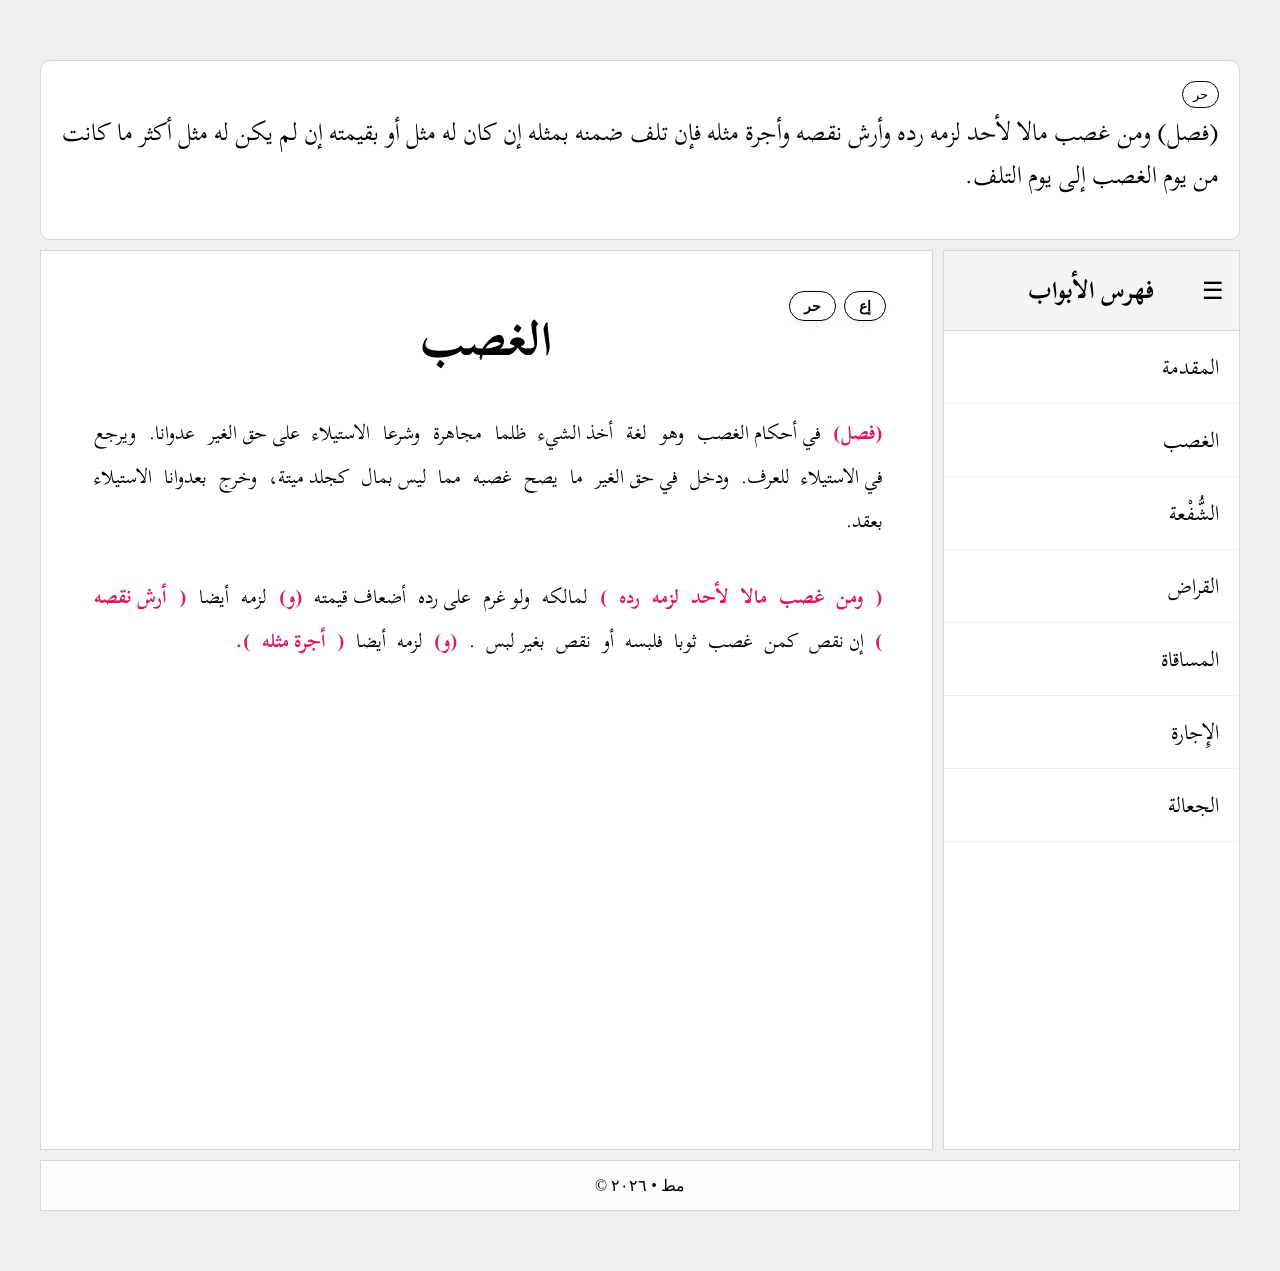
==== index.html @ c4d5fb35 "fix: restrukturisasi folder dan pembaruan kode i'rob" ====
<!doctype html>
<html lang="en">
  <head>
    <meta charset="UTF-8" />
    <meta name="viewport" content="width=device-width, initial-scale=1.0" />
    <title>Belajar kitab</title>

    <link rel="stylesheet" href="styles.css" />
    <link rel="preconnect" href="https://fonts.googleapis.com" />
    <link rel="preconnect" href="https://fonts.gstatic.com" crossorigin />
    <link
      href="https://fonts.googleapis.com/css2?family=Scheherazade+New:wght@400;700&display=swap"
      rel="stylesheet"
    />
  </head>
  <body>
    <div class="wrapper">
      <header class="header">
        <p
          class="arab-ltr"
          id="matan"
          data-harakat="(فَصْلٌ) وَمَنْ غَصَبَ مَالًا لِأَحَدٍ لَزِمَهُ رَدُّهُ وَأَرْشُ نَقْصِهِ وَأُجْرَةُ مِثْلِهِ فَإِنْ تَلَفَ ضَمِنَهُ بِمِثْلِهِ إِنْ كَانَ لَهُ مِثْلٌ أَوْ بِقِيمَتِهِ إِنْ لَمْ يَكُنْ لَهُ مِثْلٌ أَكْثَرَ مَا كَانَتْ مِنْ يَوْمِ الْغَصْبِ إِلَى يَوْمِ التَّلَفِ."
        >
          (فصل) ومن غصب مالا لأحد لزمه رده وأرش نقصه وأجرة مثله فإن تلف ضمنه
          بمثله إن كان له مثل أو بقيمته إن لم يكن له مثل أكثر ما كانت من يوم
          الغصب إلى يوم التلف.
        </p>

        <button id="toggleHarakat">حر</button>
      </header>

      <main class="main-content">
        <article class="kitab">
          <!-- dari sini -->

          <div class="sticky-irob-container">
            <button id="toggleIrob">إع</button>
            <button id="toggleHarakatMain">حر</button>
          </div>
          <!-- ke sini -->

          <h1>الغصب</h1>
          <p>
            <span
              class="kata matan"
              id="k1"
              data-harakat="(فَصْلٌ)"
              data-jawa="(utawi) iki (iku) ono pasal"
              data-irob="م"
              data-tasrif=""
              data-pembahasan="اي هذا فصل"
              >(فصل)</span
            >
            <span
              class="kata"
              id="k2"
              data-harakat="فِي أَحْكَامِ الْغَصْبِ"
              data-jawa="(ingdalem) nerangake piro-piro hukume ghosob"
              data-irob="في"
              data-tasrif=""
              data-pembahasan="(فَصْلٌ): فِي أَحْكَامِ الْغَصْبِ"
              >في أحكام الغصب</span
            >
            <span
              class="kata"
              id="k3"
              data-harakat="وَهُوَ"
              data-jawa="lan (utawi) ghosob"
              data-irob="م"
              data-tasrif=""
              data-pembahasan="Pada kalimat وَهُوَ لُغَةً أَخْذُ الشَّيْءِ ظُلْمًا مُجَاهَرَةً, lafaz هُوَ merupakan dhamir munfashil marfū' (kata ganti terpisah yang berkedudukan rafa') dan berfungsi sebagai mubtada'.eakan-akan penulis berkata: الغصبُ لغةً أخذُ الشيءِ ظلماً مجاهرةً (ghasab menurut bahasa adalah mengambil sesuatu secara zalim dengan terang-terangan), kemudian lafaz الغصب diganti dengan dhamir هو untuk menghindari pengulangan dan agar susunan kalimat lebih ringkas.Adapun huruf الواو pada awal kalimat merupakan واو الاستئناف (wawu isti'naf), yaitu huruf yang digunakan untuk memulai kalimat baru sebagai penjelasan setelah penyebutan judul bab."
              >وهو</span
            >
            <span
              class="kata"
              id="k4"
              data-harakat="لُغَةً"
              data-jawa="(ingdalem) coro lughot"
              data-irob="في"
              data-tasrif="مَنْصُوبٌ عَلَى نَزْعِ الْخَافِضِ"
              data-pembahasan="Lafaz لُغَةً dibaca nasab karena menurut sebagian ulama nahwu ia termasuk المنصوب على نزع الخافض, yaitu isim yang dinasabkan setelah huruf jar dibuang. Asalnya adalah في اللغة yang berarti "
              >لغة</span
            >
            <span
              class="kata"
              id="k5"
              data-harakat="أَخْذُ الشَّيْءِ"
              data-jawa="(iku) ngalap suwiji-wiji"
              data-irob="خ"
              data-tasrif=""
              data-pembahasan=""
              >أخذ الشيء</span
            >
            <span
              class="kata"
              id="k6"
              data-harakat="ظُلْمًا"
              data-jawa="(kelawan) dholim"
              data-irob="مط"
              data-tasrif=""
              data-pembahasan="أَخْذُ الشَّيْءِ يَظْلِمُهُ ظُلْمًا"
              >ظلما</span
            >
            <span
              class="kata"
              id="k7"
              data-harakat="مُجَاهَرَةً"
              data-jawa="(kelawan) ngedeng / terang-terangan"
              data-irob="مط"
              data-tasrif=""
              data-pembahasan="أَخْذُ الشَّيْءِ يُجَاهِرُ بِهِ مُجَاهَرَةً"
              >مجاهرة</span
            >
            <span
              class="kata"
              id="k1"
              data-harakat="وَشَرْعًا"
              data-jawa="(ingdalem) coro Syara'"
              data-irob="ظ"
              data-tasrif=""
              data-pembahasan="Pada kalimat وَهُوَ لُغَةً أَخْذُ الشَّيْءِ ظُلْمًا مُجَاهَرَةً وَشَرْعًا الِاسْتِيلَاءُ، lafaz شَرْعًا di-athaf-kan kepada لُغَةً karena keduanya sama-sama menjelaskan sudut pandang definisi, yaitu menurut bahasa dan menurut syariat. Adapun الِاسْتِيلَاءُ merupakan khabar kedua bagi mubtada' هُوَ, sebagaimana أَخْذُ الشَّيْءِ merupakan khabar pertama."
              >وشرعا</span
            >
            <span
              class="kata"
              id="k2"
              data-harakat="الِاسْتِيلَاءُ"
              data-jawa="(iku) nguwasani"
              data-irob="خ"
              data-tasrif=""
              data-pembahasan="Pada kalimat وَهُوَ لُغَةً أَخْذُ الشَّيْءِ ظُلْمًا مُجَاهَرَةً وَشَرْعًا الِاسْتِيلَاءُ، lafaz شَرْعًا di-athaf-kan kepada لُغَةً karena keduanya sama-sama menjelaskan sudut pandang definisi, yaitu menurut bahasa dan menurut syariat. Adapun الِاسْتِيلَاءُ merupakan khabar kedua bagi mubtada' هُوَ, sebagaimana أَخْذُ الشَّيْءِ merupakan khabar pertama."
              >الاستيلاء</span
            >
            <span
              class="kata"
              id="k3"
              data-harakat="عَلَى حَقِّ الْغَيْرِ"
              data-jawa="(ingatase) haq e wong liyo"
              data-irob="على"
              data-tasrif=""
              data-pembahasan=""
              >على حق الغير</span
            >
            <span
              class="kata"
              id="k4"
              data-harakat="عُدْوَانًا"
              data-jawa="(kelawan) ngedeng / terang terangan"
              data-irob="مط"
              data-tasrif=""
              data-pembahasan=""
              >عدوانا.</span
            >
            <span
              class="kata"
              id="k1"
              data-harakat="وَيُرْجَعُ"
              data-jawa="lan den bagi-bagi/ lan den balik ake / dikembalikan"
              data-irob="م"
              data-tasrif=""
              data-pembahasan=""
              >ويرجع</span
            >
            <span
              class="kata"
              id="k2"
              data-harakat="فِي الِاسْتِيلَاءِ"
              data-jawa="(ingdalem) (bentuk e) الِاسْتِيلَاءِ (nguwasani)"
              data-irob="في"
              data-tasrif=""
              data-pembahasan=""
              >في الاستيلاء</span
            >
            <span
              class="kata"
              id="k3"
              data-harakat="لِلْعُرْفِ."
              data-jawa="(maring)  عرف (kebiasaan)"
              data-irob="ما"
              data-tasrif=""
              data-pembahasan=""
              >للعرف.</span
            >
            <span
              class="kata"
              id="k4"
              data-harakat="وَدَخَلَ"
              data-jawa="lan manjing (termasuk)"
              data-irob="م"
              data-tasrif=""
              data-pembahasan=""
              >ودخل</span
            >
            <span
              class="kata"
              id="k5"
              data-harakat="فِي حَقِّ الغَيْرِ"
              data-jawa="(ingdalem) Haq e wong liyo"
              data-irob="في"
              data-tasrif=""
              data-pembahasan=""
              >في حق الغير</span
            >
            <span
              class="kata"
              id="k6"
              data-harakat="مَا"
              data-jawa="(opo) barang"
              data-irob="فا"
              data-tasrif=""
              data-pembahasan=""
              >ما</span
            >
            <span
              class="kata"
              id="k7"
              data-harakat="يَصِحُّ"
              data-jawa="(kang) sah"
              data-irob="ص"
              data-tasrif=""
              data-pembahasan="silah Mausul"
              >يصح</span
            >
            <span
              class="kata"
              id="k8"
              data-harakat="غَصْبُهُ"
              data-jawa="(opo) Ghosob ma"
              data-irob="فا"
              data-tasrif=""
              data-pembahasan=""
              >غصبه</span
            >
            <span
              class="kata"
              id="k9"
              data-harakat="مِمَّا"
              data-jawa="(sangking) barang"
              data-irob="من"
              data-tasrif=""
              data-pembahasan=""
              >مما</span
            >
            <span
              class="kata"
              id="k10"
              data-harakat="لَيْسَ بِمَالٍ"
              data-jawa="kang ora (kelawan) harta"
              data-irob="مط"
              data-tasrif=""
              data-pembahasan=""
              >ليس بمال</span
            >
            <span
              class="kata"
              id="k11"
              data-harakat="كَجِلْدِ مَيْتَةٍ"
              data-jawa="koyo kulit batang"
              data-irob="م"
              data-tasrif=""
              data-pembahasan=""
              >كجلد ميتة،</span
            >
            <span
              class="kata"
              id="k12"
              data-harakat="وَخَرَجَ"
              data-jawa="lan kejobo"
              data-irob="م"
              data-tasrif=""
              data-pembahasan=""
              >وخرج</span
            >
            <span
              class="kata"
              id="k13"
              data-harakat="عُدْوَانًا"
              data-jawa="(kelawan dawuh) عُدْوَانًا (nganingoyo)"
              data-irob="مط"
              data-tasrif=""
              data-pembahasan="اي بِقَوْلِهِ: «عُدْوَانًا»"
              >بعدوانا</span
            >
            <span
              class="kata"
              id="k14"
              data-harakat="الِاسْتِيلَاءُ"
              data-jawa="(opo) nguwasani"
              data-irob="فا"
              data-tasrif=""
              data-pembahasan=""
              >الاستيلاء</span
            >
            <span
              class="kata"
              id="k15"
              data-harakat="بِعَقْدٍ."
              data-jawa="(kelawan) akad"
              data-irob="مط"
              data-tasrif=""
              data-pembahasan="Contoh : Akad jual beli, akad syirkah, akad qirod dll"
              >بعقد.</span
            >
          </p>
          <br />
          <p>
            <span
              class="kata matan"
              id="k8"
              data-harakat="("
              data-jawa=""
              data-irob=""
              data-tasrif=""
              data-pembahasan=""
              >(</span
            >
            <span
              class="kata matan"
              id="k1"
              data-harakat="وَمَنْ"
              data-jawa="(utawi) sapane wong"
              data-irob="م"
              data-tasrif=""
              data-pembahasan=""
              >ومن</span
            >
            <span
              class="kata matan"
              id="k2"
              data-harakat="غَصَبَ"
              data-jawa="(kang) ghosob (sopo) man"
              data-irob="ص فا"
              data-tasrif=""
              data-pembahasan=""
              >غصب</span
            >
            <span
              class="kata matan"
              id="k3"
              data-harakat="مَالًا"
              data-jawa="(ing) bondo"
              data-irob="مف"
              data-tasrif=""
              data-pembahasan=""
              >مالا</span
            >
            <span
              class="kata matan"
              id="k4"
              data-harakat="لِأَحَدٍ"
              data-jawa="(keduwe) wong suwiji"
              data-irob="ك"
              data-tasrif=""
              data-pembahasan=""
              >لأحد</span
            >
            <span
              class="kata matan"
              id="k5"
              data-harakat="لَزِمَهُ"
              data-jawa="(mongko) wajib (ing) man"
              data-irob="ج مف"
              data-tasrif=""
              data-pembahasan=""
              >لزمه</span
            >
            <span
              class="kata matan"
              id="k6"
              data-harakat="رَدُّهُ"
              data-jawa="(opo) mbaleake mal"
              data-irob="فا"
              data-tasrif=""
              data-pembahasan=""
              >رده</span
            >
            <span
              class="kata matan"
              id="k7"
              data-harakat=")"
              data-jawa=""
              data-irob=""
              data-tasrif=""
              data-pembahasan=""
              >)</span
            >
            <span
              class="kata"
              id="k1"
              data-harakat="لِمَالِكِهِ"
              data-jawa="(maring) wongkang miliki mal"
              data-irob="ما"
              >لمالكه</span
            >
            <span
              class="kata"
              id="k2"
              data-harakat="وَلَوْ غَرِمَ"
              data-jawa="lan senajan nempohi (sopo) man"
              data-irob="فا"
              >ولو غرم</span
            >
            <span
              class="kata"
              id="k3"
              data-harakat="عَلَى رَدِّهِ"
              data-jawa="(ingatase) ngijoli mal"
              data-irob="على"
              >على رده</span
            >
            <span
              class="kata"
              id="k4"
              data-harakat="أَضْعَافَ قِيمَتِهِ"
              data-jawa="(kelawan) tikele ajikertane mal"
              data-irob="مط"
              >أضعاف قيمته</span
            >
            <span
              class="kata matan"
              id="k5"
              data-harakat="(وَ)"
              data-jawa="lan"
              data-pembahasan="wawu Athaf"
              >(و)</span
            >
            <span
              class="kata"
              id="k6"
              data-harakat="لَزِمَهُ"
              data-jawa="wajib (ing) man"
              data-irob="مف"
              >لزمه</span
            >
            <span
              class="kata"
              id="k7"
              data-harakat="أَيْضًا"
              data-jawa="(kelawan) maneh"
              data-irob="مط"
              >أيضا</span
            >
            <span class="kata matan" id="k8" data-harakat="(" data-jawa=""
              >(</span
            >
            <span
              class="kata matan"
              id="k9"
              data-harakat="أَرْشُ نَقْصِهِ"
              data-jawa="(opo) nambeli sudone mal"
              data-irob="فا"
              >أرش نقصه</span
            >
            <span class="kata matan" id="k10" data-harakat=")" data-jawa=""
              >)</span
            >
            <span
              class="kata"
              id="k11"
              data-harakat="إِنْ نَقَصَ"
              data-jawa="lamun sudo (opo) mal"
              data-irob="فا"
              >إن نقص</span
            >
            <span
              class="kata"
              id="k12"
              data-harakat="كَمَنْ"
              data-jawa="koyo wong"
              >كمن</span
            >
            <span
              class="kata"
              id="k13"
              data-harakat="غَصَبَ"
              data-jawa="(kang) Ghosob sopo wong"
              data-irob="ص  فا"
              data-tasrif="Shilah maushul"
              >غصب</span
            >
            <span
              class="kata"
              id="k14"
              data-harakat="ثَوْبًا"
              data-jawa="(ing) dodot/pakaian"
              data-irob="مف"
              >ثوبا</span
            >
            <span
              class="kata"
              id="k15"
              data-harakat="فَلَبِسَهُ"
              data-jawa="(mongko) nganggo sopo man, هُ ing ثوب"
              data-irob="ج فا مف"
              >فلبسه</span
            >
            <span class="kata" id="k16" data-harakat="أَوْ" data-jawa="utowo"
              >أو</span
            >
            <span
              class="kata"
              id="k17"
              data-harakat="نَقَصَ"
              data-jawa="sudo (opo) ثوب"
              data-tasrif="فا"
              >نقص</span
            >
            <span
              class="kata"
              id="k18"
              data-harakat="بِغَيْرِ لُبْسٍ"
              data-jawa="(kelawan) tanpo nganggo"
              data-irob="مط"
              >بغير لبس</span
            >
            <span class="kata" id="k1" data-harakat="." data-jawa="">.</span>
            <span
              class="kata matan"
              id="k1"
              data-harakat="(وَ)"
              data-jawa="lan"
              data-pembahasan="wawu athaf"
              >(و)</span
            >
            <span
              class="kata"
              id="k2"
              data-harakat="لَزِمَهُ"
              data-jawa="wajib (ing) man"
              data-irob="مف"
              >لزمه</span
            >
            <span
              class="kata"
              id="k3"
              data-harakat="أَيْضًا"
              data-jawa="(kelawan) maneh"
              data-irob="مط"
              >أيضا</span
            ><span class="kata matan" id="k4" data-harakat="(" data-jawa=""
              >(</span
            >
            <span
              class="kata matan"
              id="k5"
              data-harakat="أُجْرَةُ مِثْلِهِ"
              data-jawa="(opo) upah sepadane mal"
              data-irob="فا"
              >أجرة مثله</span
            >
            <span class="kata matan" id="k6" data-harakat=")" data-jawa=""
              >).</span
            >
          </p>
          <br />

          <div class="apple-popup" id="commentaryPanel">
            <button id="closePanel">✕</button>

            <h2 id="popHarakat">-</h2>

            <div class="quran-tabs">
              <button class="tab-btn active" data-tab="tab-arti">Arti</button>
              <button class="tab-btn" data-tab="tab-irob">
                I'rob & Sharaf
              </button>
              <button class="tab-btn" data-tab="tab-pembahasan">
                Pembahasan
              </button>
            </div>

            <div class="quran-tab-container">
              <div class="tab-content active" id="tab-arti">
                <div class="quran-card">
                  <span class="quran-label"></span>
                  <p id="popJawa" class="quran-text-jawa">-</p>
                </div>
              </div>

              <div class="tab-content" id="tab-irob">
                <div class="quran-card">
                  <span class="quran-label">Analisis Nahwu</span>
                  <p id="popNahwu" class="quran-text-nahwu">-</p>
                </div>
                <div class="quran-card">
                  <span class="quran-label">Analisis Sharaf / Tasrif</span>
                  <p id="popTasrif" class="quran-text">-</p>
                </div>
              </div>

              <div class="tab-content" id="tab-pembahasan">
                <div class="quran-card">
                  <span class="quran-label"></span>
                  <p id="popPembahasan" class="quran-text-pembahasan">-</p>
                </div>
              </div>
            </div>
          </div>
        </article>
      </main>

      <aside class="sidebar">
        <div class="sidebar-header">
          <span class="sidebar-title">فهرس الأبواب </span>

          <button id="toggleSidebar">☰</button>
        </div>
        <ul>
          <li><a href="">المقدمة</a></li>
          <li><a href="index.html">الغصب</a></li>
          <li><a href="Syuf'ah.html">الشُّفْعة</a></li>
          <li><a href="Qirath.html">القراض</a></li>
          <li>المساقاة</li>
          <li>الإِجارة</li>
          <li>الجعالة</li>
        </ul>
      </aside>

      <footer class="footer">© مط • ٢٠٢٦</footer>
    </div>
    <!-- Pop Up Komentar -->

    <script src="script.js"></script>
  </body>
</html>
---- styles.css ----
/* ==========================================================================
   1. RESET & BASE STYLES
   ========================================================================== */
* {
  margin: 0;
  padding: 0;
  box-sizing: border-box;
}

body {
  background-color: #efefef;
  font-family: "Scheherazade", serif;
  padding: 20px;
}

/* ==========================================================================
   2. LAYOUT (GRID SYSTEM)
   ========================================================================== */
.wrapper {
  /* wrapper adalah salah satu nama class yang paling sering digunakan di dunia. 
     Fungsinya adalah sebagai kotak utama yang membungkus elemen-elemen lain di dalam halaman web 
     agar tampilannya rapi, konsisten, dan berada di tengah layar.
     Tanpa pembungkus, konten website kamu akan melar dari ujung kiri sampai ujung kanan layar 
     (terutama pada monitor komputer yang lebar), sehingga sangat tidak nyaman dibaca.
     Nama Alternatif Lainnya : .container, .pembungkus, .main-container */
  max-width: 1200px;
  margin: 40px auto;
  display: grid;
  grid-template-columns: 3fr 1fr; /* Membagi jadi 2 kolom: 75% dan 25% */

  /* Ketika kamu menulis 3fr 1fr, kamu memberi tahu browser untuk:
     Menjumlahkan total pecahan: 3 + 1 = 4 bagian.
     Membagi total lebar ruang menjadi 4 bagian yang sama besar.
     Memberikan 3 bagian untuk kolom pertama.
     Memberikan 1 bagian untuk kolom kedua.
     Artinya, kolom pertama akan selalu berukuran 3 kali lebih besar daripada kolom kedua, 
     sekecil atau sebesar apa pun layar yang digunakan pengguna (sangat responsif). */
  grid-template-areas:
    "header header" /* Baris 1: Kolom pertama & kedua diisi oleh header */
    "main sidebar" /* Baris 2: Kolom pertama diisi main, kolom kedua diisi sidebar */
    "footer footer"; /* Baris 3: Kolom pertama & kedua diisi oleh footer */
  gap: 10px;
}

/* ==========================================================================
   3. HEADER & MATAN ATAS
   ========================================================================== */
.header {
  grid-area: header;
  /* "Hei browser, cari wilayah di dalam peta yang bernama 'header', lalu tempatkan elemen ini di sana. 
     Buat ukuran elemen ini otomatis melebar mengikuti kotak 'header' yang sudah digambar di denah." */
  background: #ffffff;
  position: relative;
  border: 1px solid #d7d7d7;
  border-radius: 10px;
  padding: 20px;
  min-height: 180px;
  height: auto;
  text-align: right;
}

.header h1 {
  font-size: 0.7rem;
  font-weight: 800;
}

.header p {
  font-size: 1.5rem;
}

.arab-ltr {
  direction: rtl;
  text-align: right;
  font-family: "Scheherazade New", serif;
  font-size: 1.1rem;
  line-height: 1.8;
  padding-top: 30px; /* Ruang agar tidak tertimpa tombol */
}

/* Tombol Perubahan Harakat di Header */
#toggleHarakat {
  position: absolute;
  top: 10px;
  right: 10px; /* di kanan karena teks arab */
  background: #ffffff;
  color: #000000;
  border: 1px solid #000000;
  border-radius: 15px;
  padding: 5px 10px;
  font-size: 0.8rem;
  cursor: pointer;
  transition: 0.3s;
  margin-right: 10px;
  margin-top: 10px;
}

#toggleHarakat.active {
  background: #8b1e4f;
  color: #ffffff;
}

#toggleHarakat:hover {
  background: #ededed;
}

@media (hover: hover) {
  #toggleHarakat:hover {
    background: #8b1e4f;
    color: #ffffff;
  }
}

/* ==========================================================================
   4. MAIN CONTENT & TEXT KITAB
   ========================================================================== */
.main-content {
  grid-area: main;
  min-height: 900px;
  border: 1px solid #d7d7d7;
  background: #ffffff;
  padding: 40px;
  display: flex;
  justify-content: center;
  align-items: flex-start;
  direction: rtl; /* penanda tombol i'rob */
  font-family: "Scheherazade New", serif;

  /* Ketika kamu memberikan perintah ini pada sebuah kotak/wadah, semua elemen anak yang ada langsung 
     di dalamnya (disebut flex items) akan berubah menjadi super fleksibel. Mereka akan otomatis berjejer rapi, 
     bisa diatur ukurannya secara otomatis, dan sangat mudah dipindah-pindah posisinya tanpa merusak tata letak.
     
     Secara bawaan (default), elemen HTML seperti <div>, <p>, atau <h1> memiliki sifat menumpuk ke bawah seperti tangga.
     Namun, begitu wadah utamanya diberi display: flex;, terjadi perubahan instan:
     1. Berjejer ke Samping: Otomatis berjejer ke samping (menjadi kolom) dari kiri ke kanan.
     2. Tinggi Otomatis Sama: Mengikuti elemen yang paling tinggi di dalam kelompok tersebut.

     Alasan .wrapper gabung Grid & Flexbox: 
     - .wrapper menggunakan Grid untuk mengatur tata letak besar (Makro) halaman website (2 Dimensi).
     - main menggunakan Flexbox untuk mengatur konten kecil (Mikro) yang ada di dalamnya (1 Dimensi). */
}

.kitab {
  direction: rtl;
  text-align: right;
  max-width: 800px; /* Menjaga lebar kolom teks kitab tetap ideal */
  margin: 0 auto;
  position: relative;
  overflow: visible;
}

.kitab h1 {
  font-size: 3rem;
  font-weight: bold;
  text-align: center;
  margin-bottom: 20px;
}

.kitab > p {
  direction: rtl;
  text-align: justify;
  line-height: 25px;
  font-size: 0;
}

/* Elemen Kata Per Kata */
.kata {
  display: inline-block; /* Mengunci keutuhan kata agar jarak spasinya konsisten dan i'rab pas di tengah */
  position: relative;
  cursor: pointer;
  word-spacing: normal;
  font-size: 1.2rem;
  border-radius: 5px;
  margin-top: 12px; /* Memberi ruang di atas untuk huruf i'rab */
  margin-left: 6px;
  margin-right: 1px;
  padding: 0 2px;
  color: #000000; /* DEFAULT WARNA SYARAH: Semua teks di dalam .kata berwarna hitam */
  overflow: visible;
}

.kata.active {
  background: transparent;
  color: #8b1e4f;
  font-weight: bold;
  box-shadow: none;
}

@media (hover: hover) {
  .kata:hover {
    color: #8b1e4f;
  }
}

/* --- PEWARNAAN MATAN --- */
.kata.matan {
  color: #d81b60; /* Warna Magenta (bisa diganti #D32F2F jika ingin magenta gelap/merah maroon) */
  font-weight: bold; /* Membedakan ketebalan matan */
}

/* ==========================================================================
   5. STICKY INTERACTIVE CONTROLS (I'ROB & HARAKAT MAIN)
   ========================================================================== */
.sticky-irob-container {
  position: -webkit-sticky;
  position: sticky;
  top: 10px;
  z-index: 100;
  display: flex;
  justify-content: flex-start; /* Tombol merapat ke kiri kertas (tidak menabrak teks Arab) */
  margin-bottom: -30px;
}

/* Tombol I'rob */
#toggleIrob {
  background: #ffffff;
  color: #000000;
  border: 1px solid #000000;
  border-radius: 15px;
  padding: 6px 14px;
  font-size: 0.85rem;
  font-weight: bold;
  cursor: pointer;
  box-shadow: 0 4px 6px rgba(0, 0, 0, 0.05);
  transition: all 0.2s ease;
}

#toggleIrob:hover,
#toggleIrob.active {
  background: #8b1e4f;
  color: #ffffff;
}

/* Mengatur Posisi Huruf I'rob Kecil di Atas Kata */
.kata::before {
  content: attr(data-irob); /* Mengambil huruf dari properti data-irob */
  position: absolute;
  top: -16px; /* Letak tinggi huruf i'rab */
  right: 2px;
  transform: translateX(-50%);
  font-family: "Scheherazade New", serif;
  font-size: 0.75rem;
  color: #4a4a4a;
  opacity: 0; /* Kondisi Awal: Disembunyikan */
  visibility: hidden;
  transition: opacity 0.2s ease;
}

/* Kondisi Ketika Tombol Aktif: Munculkan I'rob */
.kitab.show-irob .kata::before {
  opacity: 1;
  visibility: visible;
}

/* Tombol harakat main — samakan style dengan toggleIrob */
#toggleHarakatMain {
  background: #ffffff;
  color: #000000;
  border: 1px solid #000000;
  border-radius: 15px;
  padding: 6px 14px;
  font-size: 0.85rem;
  font-weight: bold;
  cursor: pointer;
  box-shadow: 0 4px 6px rgba(0, 0, 0, 0.05);
  transition: all 0.2s ease;
  margin-right: 8px;
}

#toggleHarakatMain:hover,
#toggleHarakatMain.active {
  background: #8b1e4f;
  color: #ffffff;
}

/* Saat harakat aktif: sembunyikan teks asli, tampilkan data-harakat */
.kitab.show-harakat-main .kata {
  color: transparent; /* sembunyikan teks asli */
  position: relative;
}

/* Saat harakat aktif, dorong i'rob lebih ke atas agar tidak menabrak harakat */
.kitab.show-harakat-main.show-irob .kata::before {
  top: -35px; /* semula -16px, sekarang lebih tinggi */
}

.kitab.show-harakat-main .kata::after {
  content: attr(data-harakat); /* ambil dari data-harakat */
  position: absolute;
  right: 0;
  top: 0;
  color: #000000; /* warna teks harakat */
  font-family: "Scheherazade New", serif;
  white-space: nowrap;
}

/* Khusus matan tetap merah ketika mode harakat aktif */
.kitab.show-harakat-main .kata.matan::after {
  color: #d81b60;
}

.kata::before,
.kata::after {
  pointer-events: none;
}

/* ==========================================================================
   6. MODERN POP-UP & TAB SYSTEM (ALA QURAN.COM)
   ========================================================================== */
.apple-popup {
  display: none; /* Sembunyi saat awal */
  position: absolute; /* WAJIB absolute agar bisa mengikuti posisi kata dari JS */
  top: 0;
  left: 0;
  width: 380px;
  max-height: 600px;
  background: #ffffff;
  border: 1px solid #eaeaea;
  border-radius: 16px;
  padding: 24px;
  box-shadow: 0 12px 30px rgba(0, 0, 0, 0.15);
  z-index: 9999; /* Memastikan pop-up berada di lapisan paling atas */
  overflow: visible;
  display: none;
  flex-direction: column;
  animation: quranFadeUp 0.25s ease-out;
}

.apple-popup.show {
  display: flex;
}

@keyframes quranFadeUp {
  from {
    opacity: 0;
    transform: translateY(8px);
  }
  to {
    opacity: 1;
    transform: translateY(0);
  }
}

/* Tombol Close Minimalis (✕) di Sisi Kiri */
#closePanel {
  position: absolute;
  top: 16px;
  left: 16px;
  right: auto;
  width: 28px;
  height: 28px;
  border: none;
  border-radius: 50%;
  background: #f5f5f7;
  color: #6e6e73;
  cursor: pointer;
  font-size: 13px;
  display: flex;
  align-items: center;
  justify-content: center;
  transition: all 0.2s;
}

#closePanel:hover {
  background: #e8e8ed;
  color: #1d1d1f;
  transform: scale(1.05);
}

/* Header Kata Arab */
#popHarakat {
  font-family: "Scheherazade New", serif;
  font-size: 1rem;
  text-align: center;
  color: #1f2937;
  margin: 10px 0 20px 0;
  line-height: 1.2;
}

/* Menu Tab Navigation */
.quran-tabs {
  display: flex;
  border-bottom: 2px solid #f3f4f6;
  margin-bottom: 16px;
  gap: 8px;
}

.tab-btn {
  flex: 1;
  background: none;
  border: none;
  padding: 10px 0;
  font-size: 0.9rem;
  font-weight: 600;
  color: #6b7280;
  cursor: pointer;
  position: relative;
  transition: color 0.2s;
  text-align: center;
  font-family: Arial, Helvetica, sans-serif;
}

.tab-btn:hover {
  color: #000000;
}

/* Aksen Marun saat aktif */
.tab-btn.active {
  color: #000000;
}

.tab-btn.active::after {
  content: "";
  position: absolute;
  bottom: -2px;
  left: 0;
  width: 100%;
  height: 2px;
  background-color: #8b1e4f;
}

/* Area Scroll Isi Konten Tab */
.quran-tab-container {
  overflow-y: auto;
  flex-grow: 1;
  padding-right: 4px;
}

/* Custom Scrollbar Tipis */
.quran-tab-container::-webkit-scrollbar {
  width: 4px;
}
.quran-tab-container::-webkit-scrollbar-thumb {
  background: #e5e7eb;
  border-radius: 4px;
}

/* Sembunyikan/Tampilkan Konten Tab */
.tab-content {
  display: none;
}

.tab-content.active {
  display: block;
}

/* Kotak Informasi di Dalam Tab */
.quran-card {
  background: #f9fafb;
  border: 1px solid #f3f4f6;
  border-radius: 12px;
  padding: 16px;
  margin-bottom: 12px;
}

.quran-label {
  display: block;
  font-size: 0.75rem;
  text-transform: uppercase;
  letter-spacing: 0.05em;
  color: #9ca3af;
  margin-bottom: 8px;
  font-weight: 700;
}

/* Gaya Tulisan Konten di Popup */
.quran-text-jawa {
  font-family: "Scheherazade New", serif;
  font-size: 16px !important;
  color: #000000;
  line-height: 1.5;
  direction: ltr;
  text-align: justify;
}

/* Mengatur font dan kerapian teks analisis nahwu di dalam pop-up */
.quran-text-nahwu {
  font-size: 16px !important;
  color: #374151; /* Warna abu-abu gelap khas teks modern */
  line-height: 1.6;
  text-align: justify;
  direction: ltr; /* Mengikuti pembacaan Indonesia dari kiri ke kanan */
}

.quran-text {
  font-size: 16px !important;
  color: #374151;
  line-height: 1.5;
}

.quran-text-pembahasan {
  font-size: 16px !important;
  color: #000000;
  line-height: 1.6;
  text-align: justify;
  direction: ltr;
}

/* Badge untuk kode I'rob */
.quran-badge {
  display: inline-block;
  background: #e8f5e9;
  color: #000000;
  padding: 4px 12px;
  border-radius: 8px;
  font-weight: 700;
  font-size: 1rem;
}

/* ==========================================================================
   7. SIDEBAR (DAFTAR ISI KITAB)
   ========================================================================== */
.sidebar {
  grid-area: sidebar;
  background: #ffffff;
  border: 1px solid #d7d7d7;
  width: 100%;
  transition: all 0.3s ease;
}

.sidebar-header {
  position: relative;
  display: flex;
  justify-content: center;
  align-items: center;
  padding: 15px;
  background: #f5f5f5;
  border-bottom: 1px solid #d7d7d7;
  font-size: 1.5rem;
  font-weight: bold;
  font-family: "Scheherazade New", serif;
}

.sidebar-title {
  text-align: center;
}

/* Mengatur warna semua link di dalam sidebar */
.sidebar ul li a {
  color: #000000; /* Mengubah warna menjadi hitam, silakan ganti kode hex jika ingin warna lain */
  text-decoration: none; /* Opsional: Menghilangkan garis bawah pada link agar lebih rapi */
}

/* Memastikan warna tidak berubah menjadi ungu setelah diklik */
.sidebar ul li a:visited {
  color: #000000;
}

/* Opsional: Efek warna saat teks link disentuh kursor (hover) */
.sidebar ul li a:hover {
  color: #d81b60; /* Berubah menjadi warna merah maroon/magenta khas tema Anda */
}

.sidebar ul {
  list-style: none;
  padding: 0;
  margin: 0;
  direction: rtl;
  text-align: right;
}

.sidebar li {
  padding: 15px 20px;
  border-bottom: 1px solid #ececec;
  font-size: 1.3rem;
  cursor: pointer;
  font-family: "Scheherazade New", serif;
}

.sidebar li:hover {
  background: #f8f8f8;
}

#toggleSidebar {
  position: absolute;
  right: 15px;
  background: transparent;
  border: none;
  font-size: 1.5rem;
  cursor: pointer;
}

/* fungsionalitas hide sidebar desktop */
.wrapper.hide-sidebar {
  grid-template-columns: 1fr 60px;
}

.wrapper.hide-sidebar .sidebar {
  width: 60px;
}

.wrapper.hide-sidebar .sidebar ul,
.wrapper.hide-sidebar .sidebar-title {
  display: none;
}

.wrapper.hide-sidebar .sidebar-header {
  justify-content: center;
}

/* ==========================================================================
   8. FOOTER
   ========================================================================== */
.footer {
  grid-area: footer;
  background: #fefefe;
  border: 1px solid #d7d7d7;
  padding: 15px;
  text-align: center;
}

/* ==========================================================================
   9. RESPONSIVE MEDIA QUERIES (MOBILE LABELS)
   ========================================================================== */
@media (max-width: 768px) {
  /* Reset dasar layout di HP */
  body {
    margin: 0;
    padding: 0;
    background: #fff;
  }

  .wrapper {
    width: 100%;
    max-width: none;
    margin: 0;
    gap: 0;
    grid-template-columns: 1fr 0; /* Sembunyikan sidebar dari grid utama */
    grid-template-areas:
      "header"
      "main"
      "sidebar"
      "footer";
  }

  .header,
  .main-content,
  .sidebar,
  .footer {
    border-radius: 0;
  }

  /* Header & Matan Atas */
  .header {
    height: auto;
    padding: 15px;
  }

  .arab-ltr {
    font-size: 1.1rem;
    line-height: 1.8;
    padding-top: 60px;
  }

  /* Main Content */
  .main-content {
    padding: 12px;
  }

  .kitab h1 {
    font-size: 2rem;
  }

  /* Kontrol sticky i'rob & harakat */
  .sticky-irob-container {
    display: flex;
    flex-wrap: wrap;
    gap: 8px;
    margin-bottom: 10px;
  }

  #toggleIrob,
  #toggleHarakatMain {
    font-size: 12px;
    padding: 5px 10px;
  }

  /* Ukuran text kitab & i'rab di HP */
  .kata {
    font-size: 1rem;
    line-height: 2;
    margin-top: 10px;
  }

  .kata::before {
    font-size: 0.6rem;
    top: -12px;
  }

  .kitab.show-harakat-main.show-irob .kata::before {
    top: -24px;
  }

  /* Kontrol Khusus Sidebar Melayang (Floating) di HP */
  .sidebar {
    position: fixed;
    top: 0;
    right: -280px; /* sembunyi di luar layar */
    width: 280px;
    height: 100vh;
    background: #fff;
    z-index: 99999;
    transition: right 0.3s ease;
    box-shadow: -5px 0 20px rgba(0, 0, 0, 0.15);
  }

  .wrapper.mobile-sidebar-open .sidebar {
    right: 0;
  }

  .sidebar-header {
    font-size: 1rem;
    padding: 10px;
  }

  .sidebar li {
    font-size: 1rem;
    padding: 10px 15px;
  }

  /* Tombol Menu Sidebar Mengambang di HP */
  #toggleSidebar {
    position: fixed !important;
    top: auto !important;
    left: auto !important;
    bottom: 20px !important;
    right: 15px !important;
    width: 52px !important;
    height: 52px !important;
    border-radius: 50% !important;
    background: #6b4f1d;
    color: white;
    z-index: 999999 !important;
    box-shadow: 0 4px 15px rgba(0, 0, 0, 0.25);
    display: flex;
    align-items: center;
    justify-content: center;
    font-size: 24px;
  }

  /* Apple Popup Berubah Jadi Bottom Sheet di HP */
  .apple-popup {
    position: fixed !important;
    left: 10px !important;
    right: 10px !important;
    bottom: 10px !important;
    top: auto !important;
    width: auto !important;
    max-height: 65vh;
    border-radius: 20px;
  }

  #popHarakat {
    font-size: 1.8rem;
  }

  .tab-btn {
    font-size: 0.75rem;
  }

  #popJawa,
  #popTasrif,
  #popPembahasan {
    font-size: 14px !important;
  }
}
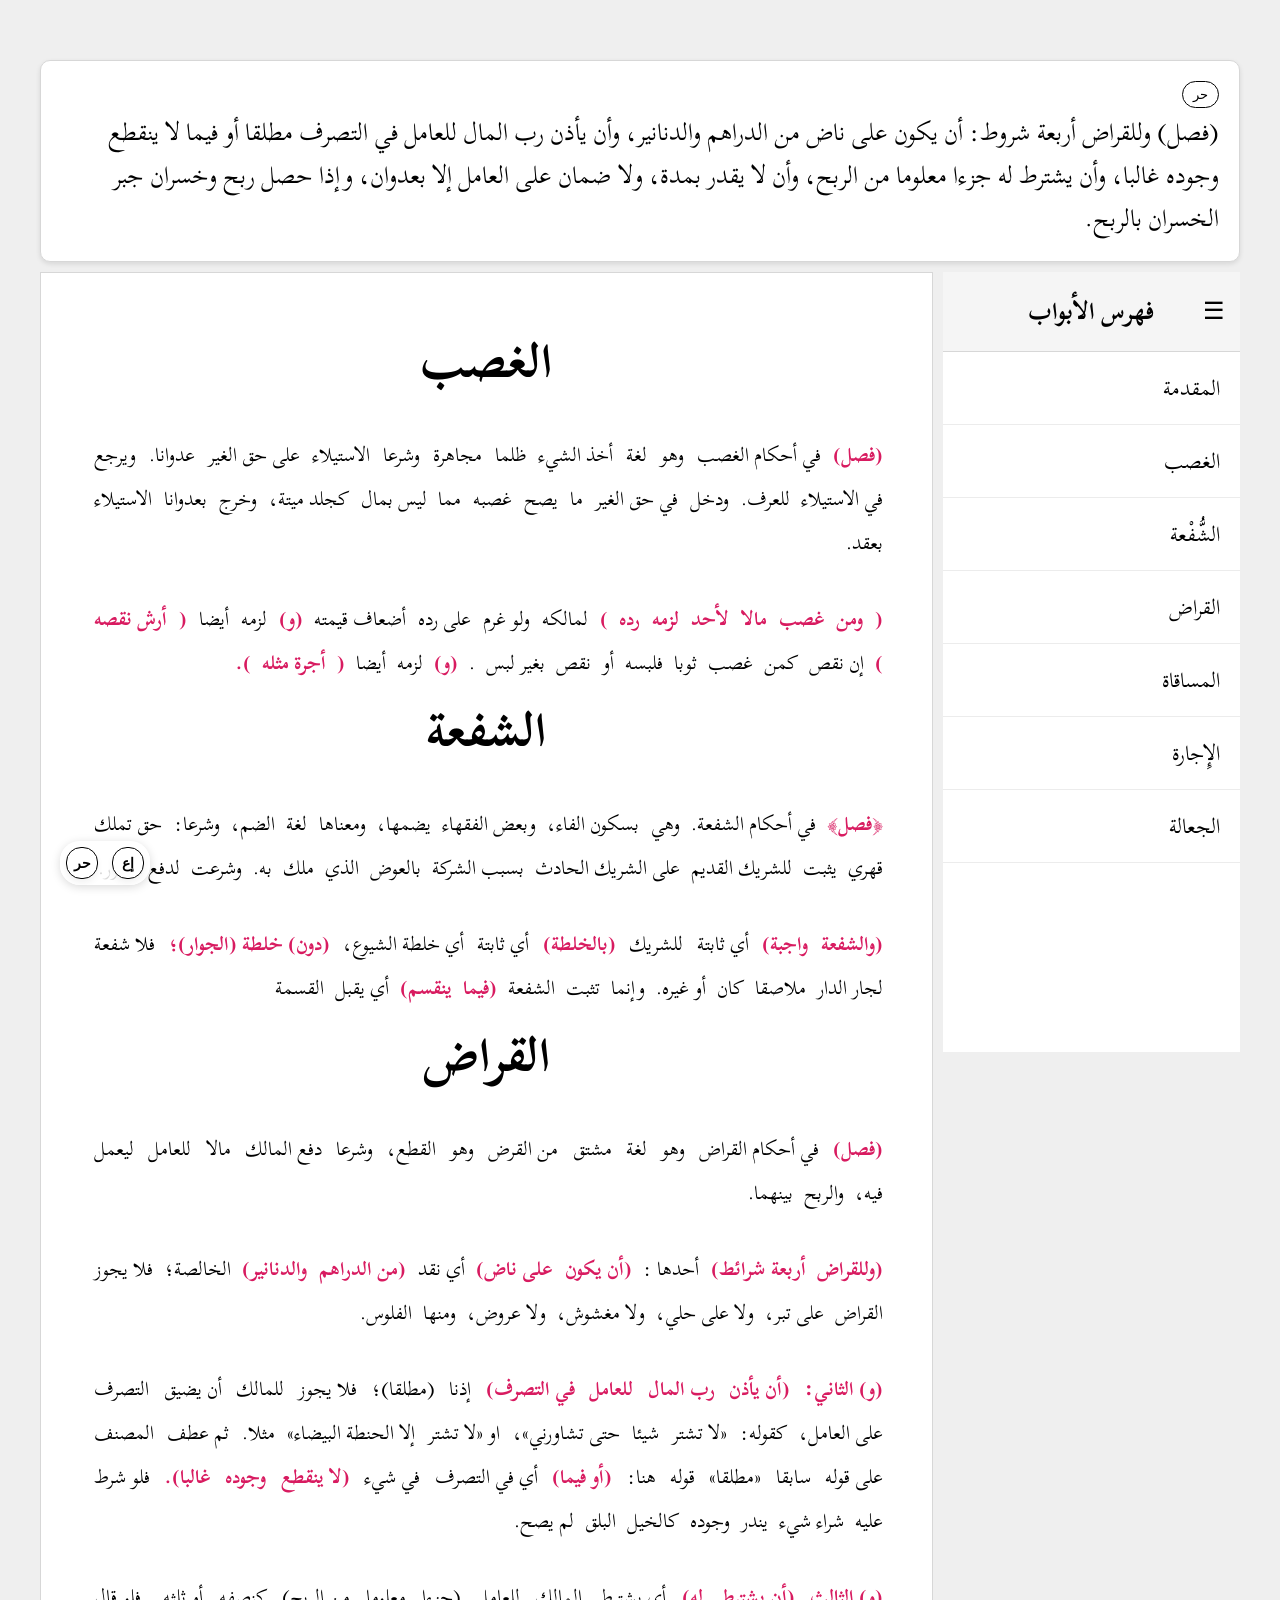
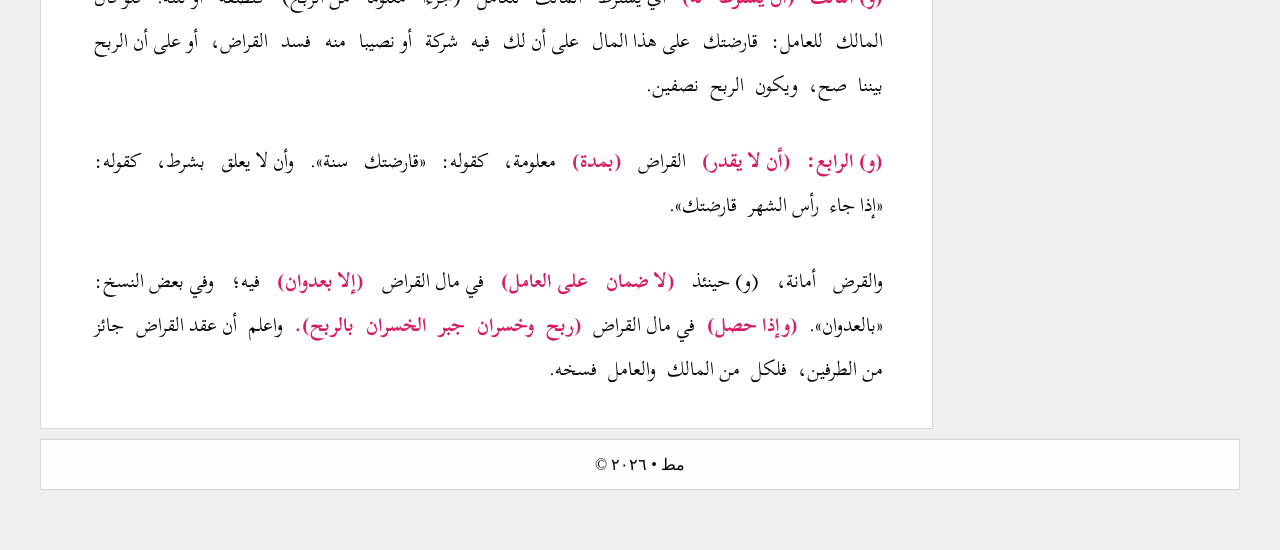
==== commit b297c589: "mengatur tampilan 2" ====
--- a/index.html
+++ b/index.html
@@ -28,7 +28,6 @@
 
         <button id="toggleHarakat">حر</button>
       </header>
-
       <main class="main-content">
         <article class="kitab">
           <!-- dari sini -->
@@ -38,8 +37,8 @@
             <button id="toggleHarakatMain">حر</button>
           </div>
           <!-- ke sini -->
-
-          <h1>الغصب</h1>
+<!-- BAB GHOSOB -->
+<h1 id="ghasab" class="judul-bab" data-matan-full="(فَصْلٌ) وَمَنْ غَصَبَ مَالًا لِأَحَدٍ لَزِمَهُ رَدُّهُ وَأَرْشُ نَقْصِهِ وَأُجْرَةُ مِثْلِهِ فَإِنْ تَلَفَ ضَمِنَهُ بِمِثْلِهِ إِنْ كَانَ لَهُ مِثْلٌ أَوْ بِقِيمَتِهِ إِنْ لَمْ يَكُنْ لَهُ مِثْلٌ أَكْثَرَ مَا كَانَتْ مِنْ يَوْمِ الْغَصْبِ إِلَى يَوْمِ التَّلَفِ.">الغصب</h1>
           <p>
             <span
               class="kata matan"
@@ -552,7 +551,292 @@
               >).</span
             >
           </p>
-          <br />
+          <!-- BAB SYUF'AH -->
+          <h1 id="Syuf'ah" class="judul-bab" data-matan-full="(فَصْلٌ) وَالشُّفْعَةُ وَاجِبَةٌ بِالْخُلْطَةِ دُونَ الْجِوَارِ فِيمَا يَنْقَسِمُ دُونَ مَا لَا يَنْقَسِمُ، وَفِي كُلِّ مَا لَا يُنْقَلُ مِنَ الْأَرْضِ كَالْعَقَارِ وَغَيْرِهِ بِالثَّمَنِ الَّذِي وَقَعَ عَلَيْهِ الْبَيْعُ، وَهِيَ عَلَى الْفَوْرِ، فَإِنْ أَخَّرَهَا مَعَ الْقُدْرَةِ عَلَيْهَا بَطَلَتْ، وَإِذَا تَزَوَّجَ شَخْصٌ امْرَأَةً عَلَى شِقْصٍ أَخَذَهُ الشَّفِيعُ بِمَهْرِ الْمِثْلِ، وَإِنْ كَانَ الشُّفَعَاءُ جَمَاعَةً اسْتَحَقُّوهَا عَلَى قَدْرِ الْأَمْلَاكِ.">الشفعة</h1>
+
+         <p>
+<span class="kata matan" id="k1" data-harakat="﴿فَصْلٌ﴾" data-jawa="(Utawi) iki (iku) ono pasal" data-irob="م خ" data-tasrif="اي هذا الفصل">﴿فصل﴾</span>
+<span class="kata" id="k2" data-harakat="فِي أَحْكَامِ الشُّفْعَةِ." data-jawa="Ingdalem mertelaake piro-piro hukume akad الشفعة" data-irob="ظ" data-irob-kode-b="ج" data-pembahasan="ٌاحكام ج حُكْم">في أحكام الشفعة.</span>
+<span class="kata" id="k3" data-harakat="وَهِيَ" data-jawa="(Utawi) akad الشفعة">وهي</span>
+<span class="kata" id="k4" data-harakat="بِسُكُونِ الْفَاءِ،" data-jawa="Kelawan disukun huruf ف e (شُفْعَه)" data-irob="مط">بسكون الفاء،</span>
+<span class="kata" id="k5" data-harakat="وَبَعْضُ الْفُقَهَاءِ" data-jawa="Lan (utawi) sebagian poro الفقهاء (ahli fiqih)" data-irob="م" data-irob-kode-b="ج">وبعض الفقهاء</span>
+
+<span class="kata" id="k1" data-harakat="يَضُمُّهَا،" data-jawa="(Iku) dhomah ake (sopo) وَبَعْضُ الْفُقَهَاءِ (ing) الشفعة
+(شُفُعَه)" data-irob="خ فا مف">يضمها،</span>
+
+<span class="kata" id="k1" data-harakat="وَمَعْنَاهَا" data-jawa="Lan (utawi) maknane الشفعة" data-irob="م">ومعناها</span>
+<span class="kata" id="k2" data-harakat="لُغَةً" data-jawa="(Ingdalem) makno lughot (bahasa)" data-irob="ظ" data-pembahasan="اي في لغةٍ
+(منصوب علي نزع الخافض) 
+Isim yang yang dinashobkan karena membuanv huruf jernya">لغة</span>
+<span class="kata" id="k3" data-harakat="الضَّمُّ،" data-jawa="(Iku) kumpul" data-irob="خ">الضم،</span>
+<span class="kata" id="k1" data-harakat="وَشَرْعًا:" data-jawa="Lan ingdalem coro syara' (istilah)" data-irob="ظ" data-pembahasan="اي في شرعٍ
+(منصوب علي نزع الخافض)">وشرعا:</span>
+<span class="kata" id="k2" data-harakat="حَقُّ تَمَلُّكٍ" data-jawa="(Iku) ngehaq ki tompo milik" data-tasrif="تَمَلَّكَ – يَتَمَلَّكُ – تَمَلُّكًا – فَهُوَ مُتَمَلِّكٌ – وَذَاكَ مُتَمَلَّكٌ – تَمَلَّكْ – لَا تَتَمَلَّكْ – مُتَمَلَّكٌ – مُتَمَلَّكٌ
+
+Kata تَمَلَّكَ (tamallaka) berasal dari akar kata مَلَكَ yang berarti "memiliki" atau "menguasai". Kata ini mengikuti wazan تَفَعَّلَ, yang sering memberikan makna adanya usaha, proses, atau perolehan suatu sifat atau keadaan pada diri pelaku. Oleh karena itu, تَمَلَّكَ tidak sekadar berarti "memiliki", tetapi lebih tepat dipahami sebagai "menjadikan sesuatu menjadi miliknya" atau "memperoleh kepemilikan atas sesuatu". Dalam penggunaan fikih, kata التَّمَلُّك biasanya berarti اكتسابُ المِلْكِ (memperoleh hak milik), baik melalui jual beli, hibah, warisan, syuf'ah, maupun sebab-sebab kepemilikan lainnya. Karena itu, ketika dalam definisi syuf'ah disebut حق تملك قهري (hak kepemilikan secara paksa), maksudnya adalah hak seseorang untuk memperoleh kepemilikan suatu barang melalui ketentuan syariat meskipun pihak lain tidak menghendakinya." data-pembahasan="اي اسْتسْقاقُ تملُّك
+Hak kepemilikan
+Faidah:Memperoleh hak milik">حق تملك</span>t
+
+<span class="kata" id="k1" data-harakat="قَهْرِيٍّ" data-jawa="(Kang) bongso pekso" data-irob="ن" data-pembahasan="Lafadz قَهْرِيٍّ menjadi نعت karena merupakan salah satu isim sifat yakni isim منصب /mansub. Isim ini sebetulnya bukan isim sifat, namun dihukumu menjadi isim sifat setelah mendapat tambahan huruf ي nisbah (ي) yang di tasydid dibelakang isim.
+
+Secara arti isim ini dibaca "kang bongso"">قهري</span>
+<span class="kata" id="k1" data-harakat="يَثْبُتُ" data-jawa="(Kang) tetep" data-irob="ن">يثبت</span>
+<span class="kata" id="k2" data-harakat="لِلشَّرِيكِ الْقَدِيمِ" data-jawa="Keduwe konco lawas" data-irob="ك">للشريك القديم</span>
+<span class="kata" id="k3" data-harakat="عَلَى الشَّرِيكِ الْحَادِثِ" data-jawa="Ingatase konco anyar" data-irob="على">على الشريك الحادث</span>
+<span class="kata" id="k4" data-harakat="بِسَبَبِ الشَّرِكَةِ" data-jawa="Kelawan sebab syirkah (sekuton)/kepemilikan bersama" data-irob="مط" data-pembahasan="Contoh kepemilikan bersama (الشِّرْكَةُ في المِلْك) atau syarik:
+1. Warisan
+Tiga saudara mewarisi sebidang tanah dari ayahnya. Sebelum dibagi, mereka semua menjadi syarik dalam tanah tersebut.
+
+2. Membeli bersama
+Ahmad dan Zaid membeli rumah seharga Rp500 juta secara patungan, masing-masing memiliki ½ bagian. Keduanya adalah syarik.
+Hibah kepada beberapa orang
+Seseorang menghibahkan sebidang kebun kepada dua anaknya secara bersama-sama. Keduanya menjadi syarik dalam kebun itu.
+
+3. Wasiat
+Pewasiat berwasiat agar sebuah toko menjadi milik dua orang. Setelah wasiat berlaku, keduanya menjadi syarik.
+
+3. Penerimaan hadiah bersama
+Dua orang diberi hadiah berupa sebidang tanah secara bersama-sama. Mereka menjadi syarik dalam tanah tersebut.
+
+Intinya, syarik adalah dua orang atau lebih yang memiliki hak kepemilikan pada satu objek yang sama, baik karena warisan, jual beli, hibah, wasiat, atau sebab lainnya. Selama bagian masing-masing belum dipisahkan secara nyata, status syirkah masih ada.">بسبب الشركة</span>
+
+<span class="kata" id="k1" data-harakat="بِالْعِوَضِ" data-jawa="Kelawan upah/kompensasi/imbalan" data-irob="مط">بالعوض</span>
+<span class="kata" id="k2" data-harakat="الَّذِي" data-jawa="(Rupane upah) Kang">الذي</span>
+<span class="kata" id="k3" data-harakat="مَلَكَ" data-jawa="(Kang) miliki (sopo) الشَّرِيكِ الْحَادِثِ" data-irob="ص فا">ملك</span>
+<span class="kata" id="k4" data-harakat="بِهِ،" data-jawa="Kelawan الذي" data-irob="مط" data-pembahasan="Dalam definisi syuf‘ah, frasa بِالْعِوَضِ الَّذِي مَلَكَ بِهِ berarti bahwa syarik lama yang menggunakan hak syuf‘ah tidak boleh mengambil bagian yang telah dibeli oleh syarik baru secara cuma-cuma, melainkan harus menggantinya dengan harga atau imbalan yang sama seperti yang digunakan oleh pembeli baru ketika memperoleh bagian tersebut. Dengan demikian, hak syuf‘ah memberikan hak untuk mengambil alih kepemilikan, tetapi tetap dengan membayar kompensasi yang setara dengan harga pembelian semula.">به.</span>
+<span class="kata" id="k1" data-harakat="وَشُرِعَتْ" data-jawa="Lan den tindaake/disyariatake (opo) الشُّفْعَة" data-irob="فا" data-tasrif="Tasrif istilahi (deret) fi'il شَرَعَ:
+
+شَرَعَ – يَشْرَعُ – شَرْعًا – فَهُوَ شَارِعٌ – وَذَاكَ مَشْرُوعٌ – اِشْرَعْ – لَا تَشْرَعْ – مَشْرَعٌ – مَشْرَعٌ – لَا اسْمَ آلَةَ لَهُ.">وشرعت</span>
+<span class="kata" id="k2" data-harakat="لِدَفْعِ الضَّرَرِ." data-jawa="Kerono nolak mudhorot" data-irob="ع">لدفع الضرر.</span>
+</p>
+
+<br>
+
+<p>
+<span class="kata matan" id="k2" data-harakat="(وَالشُّفْعَةُ" data-jawa="Lan (utawi) شُّفْعَةُ" data-irob="م" data-pembahasan="Wawu Isti'naf / Ibtida' adalah huruf wawu yang digunakan untuk memulai suatu kalimat baru (jumlah musta'nafah) yang secara struktural gramatikal (i'rab) terputus dari kalimat sebelumnya, tetapi secara jalinan makna atau topik bahasan masih berkaitan.">(والشفعة</span>
+<span class="kata matan" id="k3" data-harakat="وَاجِبَةٌ)" data-jawa="(Iku) wajib" data-irob="خ">واجبة)</span>
+<span class="kata" id="k4" data-harakat="أَي ثَابِتَةٌ" data-jawa="Tegese tetep" data-pembahasan="Dalam kalimat fikih seperti “الشفعة واجبة”, kata “واجبة” tidak bermakna “wajib” seperti dalam hukum ibadah (yang kalau ditinggalkan berdosa), tetapi bermakna “ثابتة” (tsābitah) = tetap / ditetapkan / sah sebagai hak.
+Jadi maksud “waajib tetapi tetap” adalah:
+Hak itu sudah ada dan diakui dalam syariat, bukan sesuatu yang sunnah, pilihan, atau baru bisa dibuat-buat. Artinya, syuf’ah itu merupakan hak yang pasti dimiliki oleh syarik (sekutu), selama syarat-syaratnya terpenuhi.">أي ثابتة</span>
+<span class="kata" id="k5" data-harakat="لِلشَّرِيكِ" data-jawa="Keduwe شَّرِيكِ / konco">للشريك</span>
+<span class="kata matan" id="k1" data-harakat="(بِالْخُلْطَةِ)" data-jawa="Sebab campur" data-pembahasan="Huruf ب (ba) pada kata بِالْخُلْطَةِ (bil-khulthah) di sana adalah Ba' Sababiyah (باء السببية) atau bisa juga diarahkan sebagai Ba' lil-Muqabalabyah / lil-'Iwad.
+​Namun, dalam konteks kaidah fikih dan gramatikal teks ini, fungsi dan maknanya paling tepat disebut sebagai Ba' Sababiyah (باء السببية).">(بالخلطة)</span>
+<span class="kata" id="k4" data-harakat="أَي ثَابِتَةٌ" data-jawa="Tegese tetep" data-pembahasan="Dalam kalimat fikih seperti “الشفعة واجبة”, kata “واجبة” tidak bermakna “wajib” seperti dalam hukum ibadah (yang kalau ditinggalkan berdosa), tetapi bermakna “ثابتة” (tsābitah) = tetap / ditetapkan / sah sebagai hak.
+Jadi maksud “waajib tetapi tetap” adalah:
+Hak itu sudah ada dan diakui dalam syariat, bukan sesuatu yang sunnah, pilihan, atau baru bisa dibuat-buat. Artinya, syuf’ah itu merupakan hak yang pasti dimiliki oleh syarik (sekutu), selama syarat-syaratnya terpenuhi.">أي ثابتة</span>
+<span class="kata" id="k5" data-harakat="أَي خُلْطَةِ الشُّيُوعِ،" data-jawa="Tegese campur sumperambah (kepemilikan bersama)">أي خلطة الشيوع،</span>
+<span class="kata matan" id="k6" data-harakat="(دُونَ) خُلْطَةِ (الْجِوَارِ)؛" data-jawa="Ora kok campur tetanggan">(دون) خلطة (الجوار)؛</span>
+<span class="kata" id="k1" data-harakat="فَلَا شُفْعَةَ" data-jawa="Mongko ora ono شُفْعَة (iku maujud)" data-irob="ج خم">فلا شفعة</span>
+<span class="kata" id="k2" data-harakat="لِجَارِ الدَّارِ" data-jawa="Keduwe tonggo omah" data-irob="ك">لجار الدار</span>
+<span class="kata" id="k3" data-harakat="مُلَاصِقًا" data-jawa="(Ono Iku) gandeng">ملاصقا</span>
+<span class="kata" id="k4" data-harakat="كَانَ" data-jawa="Ono (opo) جَارُ الدَّارِ" data-irob="فا">كان</span>
+<span class="kata" id="k5" data-harakat="أَوْ غَيْرَهُ." data-jawa="Utowo liyane جَارُ الدَّارِ" data-pembahasan="baik ia menempel (bersebelahan langsung) maupun tidak.”">أو غيره.</span>
+<span class="kata" id="k1" data-harakat="وَإِنَّمَا" data-jawa="Lan anging pestine / hanyalah">وإنما</span>
+<span class="kata" id="k2" data-harakat="تَثْبُتُ" data-jawa="Tetep">تثبت</span>
+<span class="kata" id="k3" data-harakat="الشُّفْعَةُ" data-jawa="(Opo) الشُّفْعَة" data-irob="فا">الشفعة</span>
+<span class="kata matan" id="k4" data-harakat="(فِيمَا" data-jawa="Iku ingdalem perkoro" data-irob="خ">(فيما</span>
+<span class="kata matan" id="k5" data-harakat="يَنْقَسِمُ)" data-jawa="Kang biso den bagi (dipecah)" data-irob="ص" data-tasrif="Kata يَنْقَسِمُ berasal dari akar kata:
+
+قَسَمَ – يَقْسِمُ – قَسْمًا (ق س م)
+
+yang berarti membagi, membagikan, atau memisahkan bagian-bagian.
+
+Bentuk يَنْقَسِمُ adalah fi'il mudhari' dari اِنْقَسَمَ dengan wazan:
+
+اِنْفَعَلَ – يَنْفَعِلُ
+
+sehingga polanya:
+
+اِنْقَسَمَ – يَنْقَسِمُ
+
+Faidah wazan اِنْفَعَلَ adalah menunjukkan makna مطاوعة (terjadinya suatu perbuatan pada objek sebagai akibat perbuatan pihak lain) atau makna menjadi/terpecah dengan sendirinya. Karena itu, قَسَمَ berarti "membagi", sedangkan اِنْقَسَمَ berarti "terbagi" atau "terpecah". Dalam kalimat fikih syuf'ah:
+
+فِيمَا يَنْقَسِمُ
+
+artinya "pada sesuatu yang dapat dibagi." Jadi, kata يَنْقَسِمُ menunjukkan bahwa benda tersebut memiliki sifat bisa terpecah atau terbagi menjadi beberapa bagian tanpa menghilangkan manfaat pokoknya. Contohnya tanah, sawah, atau kebun yang dapat dipisahkan menjadi beberapa bagian.">ينقسم)</span>
+<span class="kata" id="k6" data-harakat="أَي يَقْبَلُ" data-jawa="Tegese nompo (opo) ما" data-irob="فا">أي يقبل</span>
+<span class="kata" id="k7" data-harakat="الْقِسْمَةَ" data-jawa="(Ing) bagian" data-irob="مف">القسمة</span>
+</p>
+          <h1 id="Qirath" class="judul-bab" data-matan-full="(فَصْلٌ) وَلِلْقِرَاضِ أَرْبَعَةُ شُرُوطٍ: أَنْ يَكُونَ عَلَى نَاضٍّ مِنَ الدَّرَاهِمِ وَالدَّنَانِيرِ، وَأَنْ يَأْذَنَ رَبُّ الْمَالِ لِلْعَامِلِ فِي التَّصَرُّفِ مُطْلَقًا أَوْ فِيمَا لَا يَنْقَطِعُ وُجُودُهُ غَالِبًا، وَأَنْ يَشْتَرِطَ لَهُ جُزْءًا مَعْلُومًا مِنَ الرِّبْحِ، وَأَنْ لَا يُقَدَّرَ بِمُدَّةٍ، وَلَا ضَمَانَ عَلَى الْعَامِلِ إِلَّا بِعُدْوَانٍ، وَإِذَا حَصَلَ رِبْحٌ وَخُسْرَانٌ جُبِرَ الْخُسْرَانُ بِالرِّبْحِ.">القراض</h1>
+
+        <p><span class="kata matan" id="k1" data-harakat="(فَصْلٌ)" data-jawa="(utawi) iki (iku) ono pasal" data-irob="م خ" data-pembahasan="اي هذا الفصل">(فصل)</span>
+<span class="kata" id="k2" data-harakat="فِي أَحْكَامِ الْقِرَاضِ" data-jawa="(ingdalem) nerangake piro-piro hukume maro bathi (qirath)" data-irob="ظ" data-irob-kode-b="ج">في أحكام القراض</span>
+<span class="kata" id="k3" data-harakat="وَهُوَ" data-jawa="(utawi) maro bathi" data-irob="م">وهو</span>
+<span class="kata" id="k4" data-harakat="لُغَةً" data-jawa="(ingdalem) coro lughote" data-irob="خ ظ" data-pembahasan="Pada kalimat وَهُوَ لُغَةً, kata لُغَةً merupakan maf‘ūl fīh (ẓarf) yang diperkirakan berasal dari ungkapan فِي لُغَةٍ (menurut bahasa atau dalam penggunaan bahasa). Huruf jar فِي dihilangkan, sehingga kata لُغَةً dibaca naṣab (fathah/tanwin fathah) karena نَزْعُ الْخَافِضِ (pembuangan huruf jar), atau yang dikenal dengan istilah مَنْصُوبٌ عَلَى نَزْعِ الْخَافِضِ. Gaya bahasa seperti ini sering digunakan para ulama ketika mendefinisikan suatu istilah. Oleh karena itu, makna وَهُوَ لُغَةً sama dengan وَهُوَ فِي اللُّغَةِ (adapun menurut bahasa). Demikian pula ungkapan شَرْعًا yang asalnya فِي الشَّرْعِ (menurut syariat)">لغة</span>
+<span class="kata" id="k5" data-harakat="مُشْتَقٌّ" data-jawa="den tok ake /diambil/diturunkan" data-irob="خ" data-tasrif="اِشْتَقَّ — يَشْتَقُّ — اِشْتِقَاقًا — فَهُوَ مُشْتَقٌّ — وَذَاكَ مُشْتَقٌّ — اِشْتَقَّ — لَا تَشْتَقَّ — مُشْتَقٌّ — مُشْتَقٌّ" data-pembahasan="faidah wazan اِفْتَعَلَ pada kata اِشْتَقَّ adalah الأَخْذُ (mengambil). Maksudnya, lafaz القِرَاض diambil atau diturunkan dari lafaz القَرْض.. التصريف الاصطلاحي (Deret Istilahi)">مشتق</span>
+<span class="kata" id="k6" data-harakat="مِنَ الْقَرْضِ" data-jawa="sangking lafadz الْقَرْضِ">من القرض</span>
+<span class="kata" id="k7" data-harakat="وَهُوَ" data-jawa="(utawi) الْقَرْضُ" data-irob="م">وهو</span>
+<span class="kata" id="k8" data-harakat="الْقَطْعُ،" data-jawa="(iku) mutus/megot" data-irob="خ">القطع،</span>
+<span class="kata" id="k9" data-harakat="وَشَرْعًا" data-jawa="(lan) ingdalem coro syara'" data-irob="و خ" data-pembahasan="Huruf و pada lafaz وَشَرْعًا adalah واو العطف yang meng-athaf-kan شَرْعًا kepada لُغَةً. Karena لُغَةً manshub dengan sebab نَزْعُ الْخَافِضِ (asalnya: فِي اللُّغَةِ), maka شَرْعًا juga mengikuti i'rab ma'thuf 'alaih sehingga dibaca manshub, dan asalnya adalah فِي الشَّرْعِ. Dengan demikian, kedua lafaz tersebut sama-sama berstatus مَنْصُوبٌ عَلَى نَزْعِ الْخَافِضِ.">وشرعا</span>
+<span class="kata" id="k10" data-harakat="دَفْعُ الْمَالِكِ" data-jawa="(iku) olehe nampake مَالِكِ (wongkang nduweni)" data-irob="م" data-pembahasan="lafaz دَفْعُ adalah مبتدأ مؤخر (mubtada yang diakhirkan), sedangkan شَرْعًا adalah keterangan yang berkaitan dengan khabar yang dibuang.  Taqdir kalimatnya kira-kira:  وَهُوَ شَرْعًا دَفْعُ الْمَالِكِ مَالًا لِلْعَامِلِ">دفع المالك</span>
+<span class="kata" id="k11" data-harakat="مَالًا" data-jawa="(ing) bondo" data-irob="مف" data-pembahasan="Lafaz مَالًا dibaca naṣab karena menjadi maf‘ūl bih bagi mashdar دَفْعُ. Mashdar دَفْعُ berasal dari fi'il دَفَعَ – يَدْفَعُ dan beramal sebagaimana fi'ilnya, sehingga dapat menashabkan maf‘ūl bih. Dengan demikian, مَالًا berkedudukan sebagai harta yang diserahkan oleh pemilik modal kepada pengelola dalam akad qiradh.">مالا</span>
+<span class="kata" id="k12" data-harakat="لِلْعَامِلِ" data-jawa="(maring) عَامِلِ / pengelola modal" data-irob="ما">للعامل</span>
+<span class="kata" id="k13" data-harakat="لِيَعْمَلَ" data-jawa="supoyo yento nindaake /kerjo /nyambutgawe (sopo) عَامِلِ" data-pembahasan="Lafaz لِيَعْمَلَ merupakan fi'il mudhari' yang dibaca nashab karena didahului لام التعليل yang bermakna agar atau supaya. Taqdirnya adalah لِكَيْ يَعْمَلَ فِيهِ, sehingga يَعْمَلَ berstatus fi'il mudhari' manshub dengan tanda nashab berupa fathah zhahirah. كَيْ sendiri termasuk salah satu amil nawashib (huruf yang menashabkan fi'il mudhari'), namun dalam kalimat ini amil yang tampak adalah لام التعليل.">ليعمل</span>
+<span class="kata" id="k14" data-harakat="فِيهِ،" data-jawa="(ingdalem) مال (bondo)" data-irob="ظ">فيه،</span>
+<span class="kata" id="k15" data-harakat="والرِّبْحُ" data-jawa="Lan (utawi) bathine" data-irob="م">والربح</span>
+<span class="kata" id="k16" data-harakat="بَيْنَهُمَا." data-jawa="(Iku) ingdalem antarane مالك lan عامل">بينهما.</span></p>
+<br>
+<p>
+<span class="kata matan" id="k1" data-harakat="(ولِلْقِراضِ" data-jawa="Lan iku tetep keduwe qiroth" data-irob="خ" data-pembahasan="Merupakah khobar muqoddam, karena huruf jer terletak diawal">(وللقراض</span>
+<span class="kata matan" id="k2" data-harakat="أرْبَعَةُ شَرَائِطٍ)" data-jawa="(Utawi) papat piro-piro syarat" data-pembahasan="Mubtada muakhor">أربعة شرائط)</span>
+<span class="kata" id="k2" data-harakat="أَحَدُهَا :" data-jawa="(Utawi) salah sijine papat" data-irob="م">أحدها :</span>
+<span class="kata matan" id="k3" data-harakat="(أَنْ يَكُونَ" data-jawa="(Iku) yento ono opo فراض" data-irob="خ">(أن يكون</span>
+<span class="kata matan" id="k1" data-harakat="عَلَى نَاضٍّ)" data-jawa="(Ingatase) duit / mata uang/ذهب و فضه" data-pembahasan="Yang dimaksud ناض disini, bukan diartikan semoit hanya emas dan perak. Namun lebih kepada mata uang yang kaprah digunakan oleh suatu negara">على ناض)</span>
+<span class="kata" id="k1" data-harakat="أَيْ نَقْدٍ" data-jawa="Tegese welonjo" data-pembahasan="أَيْ merupakan عدة التفسير dari lafadz نَاضٍّ, sehingga نَقْدٍ tafsirnya juga turut dibaca jer">أي نقد</span>
+<span class="kata matan" id="k2" data-harakat="(مِنَ الدَّرَاهِمِ" data-jawa="Sangking piro-piro dirham (perak)" data-irob-kode-b="ج">(من الدراهم</span>
+<span class="kata matan" id="k3" data-harakat="وَالدَّنَانِيرِ)" data-jawa="Lan piro-piro dinar" data-irob-kode-b="ج">والدنانير)</span>
+<span class="kata" id="k1" data-harakat="الْخَالِصَةِ؛" data-jawa="(kang) murni" data-irob="ن">الخالصة؛</span>
+<span class="kata" id="k2" data-harakat="فَلَا يَجُوزُ" data-jawa="Mongko ora wenang">فلا يجوز</span>
+<span class="kata" id="k3" data-harakat="الْقِرَاضُ" data-jawa="(Opo) قراض" data-irob="فا">القراض</span>
+<span class="kata" id="k4" data-harakat="عَلَى تِبْرٍ،" data-jawa="Ingatase emas lantak/batangan">على تبر،</span>
+<span class="kata" id="k5" data-harakat="وَلَا عَلَى حُلِيٍّ،" data-jawa="Lan ora ingatase perhiasan">ولا على حلي،</span>
+<span class="kata" id="k6" data-harakat="وَلَا مَغْشُوشٍ،" data-jawa="Lan ora (kang) dicampur (emas/perak campuran)" data-pembahasan="اي ولا نقد مغشوس
+Artinya : emang/perak yang dicampur bahan lain misalnya besi, tembaga dll">ولا مغشوش،</span>
+<span class="kata" id="k7" data-harakat="وَلَا عُرُوضٍ،" data-jawa="Lan ora barang dagangan">ولا عروض،</span>
+<span class="kata" id="k8" data-harakat="وَمِنْهَا" data-jawa="Lan iku setengah sangking عروض" data-irob="خ" data-pembahasan="Kata مِنْ di sini lebih tepat dipahami sebagai مِنْ التبعيضية (menunjukkan sebagian dari sesuatu), sehingga maknanya:
+"Dan di antara barang-barang dagangan (العروض) itu adalah uang fulus."">ومنها</span>
+<span class="kata" id="k9" data-harakat="الْفُلُوسُ." data-jawa="Utawi duit receh" data-pembahasan="فلوس jamak dari فلس 
+Ini digunakan untuk. Menyebut mata uang yang terbuat selain dari emas dan perak">الفلوس.</span>
+</p>
+<br>
+<p>
+<span class="kata matan" id="k1" data-harakat="(وَ) الثَّانِي:" data-jawa="(Utawi) kang kaping pindo" data-irob="م">(و) الثاني:</span>
+<span class="kata matan" id="k2" data-harakat="(أَنْ يَأْذَنَ" data-jawa="(Iku) yento ngijini">(أن يأذن</span>
+<span class="kata matan" id="k3" data-harakat="رَبُّ الْمَالِ" data-jawa="(Sopo) wongkang duweni bondo" data-irob="فا">رب المال</span>
+<span class="kata matan" id="k4" data-harakat="لِلْعَامِلِ" data-jawa="(Maring) amil" data-irob="ما">للعامل</span>
+<span class="kata matan" id="k5" data-harakat="فِي التَّصَرُّفِ)" data-jawa="(Indalem) nasarufake" data-irob="ظ">في التصرف)</span>
+<span class="kata" id="k6" data-harakat="إِذْنًا" data-jawa="Kelawan ijin" data-irob="مط" data-pembahasan="Kata إِذْنًا pada kalimat أن يأذن رب المال للعامل في التصرف إذنًا مطلقًا merupakan maf‘ul mutlak li at-ta'kîd (مفعول مطلق للتوكيد) karena ia adalah masdar dari fi'il يأذن yang disebutkan sebelumnya.">إذنا</span>
+<span class="kata" id="k7" data-harakat="(مُطْلَقًا)؛" data-jawa="(Kang) mutlak" data-irob="ن" data-pembahasan="Ia menjadi نعت, karena ia isim sifat berupa isim maful">(مطلقا)؛</span>
+<span class="kata" id="k1" data-harakat="فَلَا يَجُوزُ" data-jawa="Mongko ora wenang" data-irob="ج">فلا يجوز</span>
+<span class="kata" id="k2" data-harakat="لِلْمَالِكِ" data-jawa="Keduwe مالك / اي رب الما" data-irob="ما">للمالك</span>
+<span class="kata" id="k3" data-harakat="أَنْ يُضَيِّقَ" data-jawa="(Opo) yento gawe rupeg (sopo) مالك" data-irob="فا" data-tasrif="ضَيَّقَ – يُضَيِّقُ – تَضْيِيقًا – فَهُوَ مُضَيِّقٌ – وَذَاكَ مُضَيَّقٌ.
+Menyempitkan">أن يضيق</span>
+<span class="kata" id="k4" data-harakat="التَّصَرُّفَ" data-jawa="(Ing) tasarruf" data-irob="مف">التصرف</span>
+<span class="kata" id="k5" data-harakat="عَلَى الْعَامِلِ،" data-jawa="Ingatase عامل">على العامل،</span>
+<span class="kata" id="k6" data-harakat="كَقَوْلِهِ:" data-jawa="Koyo dawuhe مالك">كقوله:</span>
+<span class="kata" id="k7" data-harakat="«لَا تَشْتَرِ" data-jawa="Ojo tuku / kulaan (sopo) siro" data-irob="فا" data-pembahasan="Lafaz لا تَشْتَرِ pada contoh tersebut asalnya adalah لا تَشْتَرْ. Fi‘il mudhāri‘ تشتري setelah didahului لا الناهية menjadi majzūm, sehingga huruf akhirnya dibuang dan tersisa تَشْتَرْ. Namun karena huruf terakhir menjadi sukun dan ketika diucapkan bertemu dengan kata sesudahnya, maka diberikan harakat kasrah untuk memudahkan pelafalan (التخلّص من التقاء الساكنين). Oleh karena itu dibaca لا تَشْتَرِ شَيْئًا. Kasrah tersebut bukan tanda i‘rab, melainkan harakat ‘āridhah (harakat tambahan karena alasan fonetik), sedangkan status i‘rabnya tetap majzūm oleh لا الناهية.">«لا تشتر</span>
+<span class="kata" id="k8" data-harakat="شَيْئًا" data-jawa="Ing suwiji-wiji" data-irob="مف">شيئا</span>
+<span class="kata" id="k9" data-harakat="حَتَّى تُشَاوِرَنِي»،" data-jawa="Hinggo musyawarah sopo siro, ing ingsun" data-irob="فا مف">حتى تشاورني»،</span>
+<span class="kata" id="k10" data-harakat="اَوْ «لَا تَشْتَرِ" data-jawa="Utowo ojo tuku (sopo) siro" data-irob="فا">او «لا تشتر</span>
+<span class="kata" id="k11" data-harakat="إِلَّا الْحِنْطَةَ الْبَيْضَاءَ»" data-jawa="Kejobo gandum kang putih" data-irob="ن">إلا الحنطة البيضاء»</span>
+<span class="kata" id="k12" data-harakat="مَثَلًا." data-jawa="(Kelawan) umpamane" data-irob="مط" data-pembahasan="Lafaz مَثَلًا dihukumi maf‘ul mutlak karena ia merupakan masdar dari kata مَثَلَ atau مَثَّلَ yang digunakan untuk menunjukkan bahwa kalimat sebelumnya hanyalah sebuah contoh. Fi‘ilnya tidak disebutkan secara langsung, tetapi diperkirakan (محذوف), yaitu أُمَثِّلُ مَثَلًا (aku memberikan suatu contoh). Karena berupa masdar yang menegaskan makna fi‘il yang dipahami dari konteks, maka مَثَلًا dii‘rabkan sebagai مفعول مطلق منصوب dengan arti “misalnya” atau “sebagai contoh.”">مثلا.</span>
+<span class="kata" id="k1" data-harakat="ثُمَّ عَطَفَ" data-jawa="Mongko keri-keri" data-irob="ج">ثم عطف</span>
+<span class="kata" id="k2" data-harakat="الْمُصَنِّفُ" data-jawa="(Sopo) mbah musonnif" data-irob="فا">المصنف</span>
+<span class="kata" id="k3" data-harakat="عَلَى قَوْلِهِ" data-jawa="Ingatase dawuhe mbah مصنف">على قوله</span>
+<span class="kata" id="k4" data-harakat="سَابِقًا" data-jawa="(Hale) kang wis kelewat" data-irob="حا ن" data-pembahasan="Pada kalimat ثُمَّ عَطَفَ الْمُصَنِّفُ عَلَى قَوْلِهِ سَابِقًا, lafaz سابقًا memenuhi syarat hal karena berbentuk nakirah dan menerangkan keadaan قوله (yakni perkataan yang dimaksud) sebagai perkataan yang telah disebut sebelumnya. Seolah-olah ditanya: كيف قوله؟ Maka jawabnya: سابقًا (dalam keadaan telah terdahulu disebut). Namun sebagian ulama nahwu juga memandang سابقًا di sini sebagai ظرف atau keterangan yang bermakna ">سابقا</span>
+<span class="kata" id="k5" data-harakat="«مُطْلَقًا»" data-jawa="Rupane lafadz مُطْلَقًا" data-irob="بد">«مطلقا»</span>
+<span class="kata" id="k6" data-harakat="قَوْلَهُ" data-jawa="(Ing) dawuhe mbah مصنف" data-irob="مف" data-pembahasan="Lafad قَوْلَ Menjadi maf'ul bih dari lafadz fiil mutaadi عَطَفَ">قوله</span>
+<span class="kata" id="k7" data-harakat="هُنَا:" data-jawa="Ono ingdalem kene panggonan" data-irob="ظ">هنا:</span>
+<span class="kata matan" id="k8" data-harakat="(أَوْ فِيمَا)" data-jawa="Utowo indalem barang">(أو فيما)</span>
+<span class="kata" id="k9" data-harakat="أَيْ فِي التَّصَرُّفِ" data-jawa="Tegese ingdalem tasaruf">أي في التصرف</span>
+<span class="kata" id="k10" data-harakat="فِي شَيْءٍ" data-jawa="Ingdalem suwiji-wiji" data-irob="ظ">في شيء</span>
+<span class="kata matan" id="k11" data-harakat="(لَا يَنْقَطِعُ" data-jawa="Kang ora putus">(لا ينقطع</span>
+<span class="kata matan" id="k12" data-harakat="وُجُودُهُ" data-jawa="Wujud e ma">وجوده</span>
+<span class="kata matan" id="k13" data-harakat="غَالِبًا)." data-jawa="Ingdalem lumperahe" data-irob="ظ">غالبا).</span>
+<span class="kata" id="k14" data-harakat="فَلَوْ شَرَطَ" data-jawa="Mongko lamun nyaratake sopo مالك" data-irob-kode-b="فا">فلو شرط</span>
+<span class="kata" id="k15" data-harakat="عَلَيْهِ" data-jawa="Ingatase عامل">عليه</span>
+<span class="kata" id="k16" data-harakat="شِرَاءَ شَيْءٍ" data-jawa="(Ing) tuku/kulak suwiji-wiji" data-irob="مف">شراء شيء</span>
+<span class="kata" id="k17" data-harakat="يَنْدُرُ" data-jawa="Kang longko" data-irob="ن">يندر</span>
+<span class="kata" id="k18" data-harakat="وُجُودُهُ" data-jawa="(Opo) wujud e شيء" data-irob="فا">وجوده</span>
+<span class="kata" id="k19" data-harakat="كَالْخَيْلِ" data-jawa="Koyo jaran">كالخيل</span>
+<span class="kata" id="k20" data-harakat="الْبَلَقِ" data-jawa="(Kang) belang" data-irob="ن" data-pembahasan="Lafaz البُلْقُ (al-bulqu) adalah isim sifat (صفة مشبهة) yang menunjukkan warna pada kuda.
+Dalam ungkapan الخيلُ البُلْقُ, kata البُلْقُ berarti kuda-kuda belang, yaitu kuda yang warna tubuhnya bercampur antara putih dan warna lain.
+
+Isim shifat musyabbahah bi ismi al-fā‘il hanya terbentuk dari fi‘il mujarrad dan wazan yang digunakan adalah selain wazan فَاعِلٌ.
+Contoh:
+حَسَنٌ artinya: “yang bagus” (tidak mengikuti wazan فَاعِلٌ).
+جُنُبٌ artinya: “yang junub” (tidak mengikuti wazan فَاعِلٌ).
+شُجَاعٌ artinya: “yang berani” (tidak mengikuti wazan فَاعِلٌ).">البلق</span>
+<span class="kata" id="k21" data-harakat="لَمْ يَصِحَّ." data-jawa="Mongko ora sah (opo) akad قراض" data-pembahasan="Pada kalimat لَمْ يَصِحَّ, fi'il يَصِحُّ menjadi majzum karena didahului oleh لَمْ. Meskipun tampak berharakat fathah pada huruf terakhir (حَّ), fi'il ini tetap majzum karena termasuk fi'il mudha'af (huruf asal kedua dan ketiganya sama, yaitu ح dan ح). Pada fi'il mudha'af yang dijazamkan, tanda jazm tidak tampak berupa sukun biasa, melainkan dalam bentuk tasydid yang dibaca dengan fathah, sehingga bentuk يَصِحَّ tetap merupakan fi'il majzum, bukan manshub.">لم يصح.</span>
+  </p>
+  <br>
+<p>
+<span class="kata matan" id="k1" data-harakat="(وَ) الثَّالِثُ" data-jawa="(Utawi) kang kaping telu" data-irob="م">(و) الثالث</span>
+<span class="kata matan" id="k2" data-harakat="(يَشْتَرِطَ" data-jawa="(Iku) yento aweh syarat (sopo) مالك" data-irob="خ  فا">(أن يشترط</span>
+<span class="kata matan" id="k3" data-harakat="لَهُ)" data-jawa="Maring عامل" data-irob="ما">له)</span>
+<span class="kata" id="k4" data-harakat="أَيْ يَشْتَرِطَ" data-jawa="Tegese yento aweh syarat" data-tasrif="اِشْتَرَطَ – يَشْتَرِطُ – اِشْتِرَاطًا – فَهُوَ مُشْتَرِطٌ – وَذَاكَ مُشْتَرَطٌ
+Mensyaratkan
+
+Lafadz اِشْتَرَطَ berada pada wazan اِفْتَعَلَ yang berasal dari akar kata ش ر ط. Faidah wazan ini pada lafadz tersebut adalah menunjukkan makna menjadikan atau menetapkan sesuatu sebagai syarat. Karena itu, اِشْتَرَطَ tidak sekadar berarti ">أي يشترط</span>
+<span class="kata" id="k5" data-harakat="الْمَالِكُ" data-jawa="(Sopo) مالك / wongkang modali">المالك</span>
+<span class="kata" id="k6" data-harakat="لِلْعَامِلِ" data-jawa="(Keduwe) wongkang عامل / ngubengke modal" data-irob="ك">للعامل</span>
+<span class="kata" id="k7" data-harakat="(جُزْءًا" data-jawa="(Kelawan)" data-irob="مط">(جزءا</span>
+<span class="kata" id="k8" data-harakat="مَعْلُومًا" data-jawa="(Kang) kinaweruhan" data-irob="ن">معلوما</span>
+<span class="kata" id="k9" data-harakat="مِنَ الرِّبْحِ)" data-jawa="Sangking keuntungan">من الربح)</span>
+<span class="kata" id="k10" data-harakat="كَنِصْفِهِ" data-jawa="Koyo separo (1/3)">كنصفه</span>
+<span class="kata" id="k11" data-harakat="أَوْ ثُلُثِهِ." data-jawa="Utowo sepertelu(1/3)">أو ثلثه.</span>
+<span class="kata" id="k12" data-harakat="فَلَوْ قَالَ" data-jawa="Mongko lamun ngucap" data-irob="ج">فلو قال</span>
+<span class="kata" id="k13" data-harakat="الْمَالِكُ" data-jawa="(Sopo) مالك" data-irob="فا">المالك</span>
+<span class="kata" id="k14" data-harakat="لِلْعَامِلِ:" data-jawa="(Maring) عامل" data-irob="ما">للعامل:</span>
+<span class="kata" id="k15" data-harakat="قَارَضْتُكَ" data-jawa="(Rupane) akad قراض  (sopo) ingsun, (ing) siro" data-irob="فا مف" data-pembahasan="Lafaz قَارَضْتُكَ pada kalimat قَالَ الْمَالِكُ لِلْعَامِلِ: قَارَضْتُكَ عَلَى هَذَا الْمَالِ termasuk مقول القول, yaitu kalimat yang menjadi isi ucapan setelah fi'il قَالَ">قارضتك</span>
+<span class="kata" id="k16" data-harakat="عَلَى هَذَا الْمَالِ" data-jawa="Ingatase iki bondo">على هذا المال</span>
+<span class="kata" id="k17" data-harakat="عَلَى أَنَّ لَكَ" data-jawa="Ingatase saktemene (iku) keduwe siro" data-irob="مف خ" data-pembahasan="لَكَ adalah khobar muqoddam dari  انّ">على أن لك</span>
+<span class="kata" id="k18" data-harakat="فِيهِ" data-jawa="(Ingdalem) مال" data-irob="ظ">فيه</span>
+<span class="kata" id="k19" data-harakat="شِرْكَةً" data-jawa="(Opo) bagian" data-irob="فا" data-pembahasan="Lafadz شِرْكَةً adalah isim انّ yang diakhirkan">شركة</span>
+<span class="kata" id="k20" data-harakat="أَوْ نَصِيبًا" data-jawa="Utowo bagian">أو نصيبا</span>
+<span class="kata" id="k21" data-harakat="مِنْهُ" data-jawa="Sangking مال">منه</span>
+<span class="kata" id="k22" data-harakat="فَسَدَ" data-jawa="Mongko rusak" data-irob="ج">فسد</span>
+<span class="kata" id="k23" data-harakat="الْقِرَاضُ،" data-jawa="(Opo) akad قراض" data-pembahasan="Teks berharakat:
+
+قَارَضْتُكَ عَلَى هَذَا الْمَالِ عَلَى أَنَّ لَكَ فِيهِ شِرْكَةً أَوْ نَصِيبًا مِنْهُ، فَسَدَ الْقِرَاضُ.
+Artinya:
+"Aku melakukan akad qiradh (mudharabah) denganmu atas harta ini dengan syarat bahwa engkau memiliki bagian kepemilikan (syirkah) di dalamnya atau memiliki suatu bagian darinya. Maka akad qiradh tersebut menjadi rusak (fasid)."
+Maksudnya, jika pemilik modal hanya mengatakan “engkau memiliki bagian” atau “memiliki jatah” tanpa menentukan secara jelas berapa bagian keuntungan yang menjadi hak pekerja (misalnya setengah atau sepertiga), maka akad qiradh tidak sah karena bagian keuntungan yang disyaratkan tidak diketahui secara pasti.">القراض،</span>
+<span class="kata" id="k24" data-harakat="أَوْ عَلَى أَنَّ الرِّبْحَ" data-jawa="Utowo ingatase saktemene bati/untung">أو على أن الربح</span>
+<span class="kata" id="k25" data-harakat="بَيْنَنَا" data-jawa="(Iku) ingdalem antarane kito" data-irob="خ">بيننا</span>
+<span class="kata" id="k26" data-harakat="صَحَّ،" data-jawa="Mongko sah opo akad قراض">صح،</span>
+<span class="kata" id="k27" data-harakat="وَيَكُونُ" data-jawa="Lan ono">ويكون</span>
+<span class="kata" id="k28" data-harakat="الرِّبْحُ" data-jawa="(Opo) bati" data-irob="فا">الربح</span>
+<span class="kata" id="k29" data-harakat="نِصْفَيْنِ." data-jawa="(Ono iku) separo-seoaro /50:50" data-irob="خ" data-pembahasan="Khobar كان selalu nashob">نصفين.</span>
+</p>
+<br>
+<p>
+<span class="kata matan" id="k1" data-harakat="(وَ) الرَّابِعُ:" data-jawa="(Utawi) kang kaping papat" data-irob="م">(و) الرابع:</span>
+<span class="kata matan" id="k2" data-harakat="(أَنْ لَا يُقَدَّرَ)" data-jawa="(Iku) yento ora dibatesi" data-irob="خ">(أن لا يقدر)</span>
+<span class="kata" id="k3" data-harakat="الْقِرَاضُ" data-jawa="(Opo) قراض" data-irob="فا">القراض</span>
+<span class="kata matan" id="k4" data-harakat="(بِمُدَّةٍ)" data-jawa="Kelawan mongso" data-irob="مط">(بمدة)</span>
+<span class="kata" id="k5" data-harakat="مَعْلُومَةٍ،" data-jawa="(Kang) ma'lum/yang ditentukan/yang diketahui jelas" data-irob="ن" data-pembahasan="Yang dimaksud dengan (أَنْ لَا يُقَدَّرَ الْقِرَاضُ بِمُدَّةٍ مَعْلُومَةٍ) adalah akad qiradh (mudharabah) tidak boleh dibatasi dengan jangka waktu tertentu yang telah ditentukan sejak awal, seperti satu bulan, satu tahun, atau dua tahun.">معلومة،</span>
+<span class="kata" id="k6" data-harakat="كَقَوْلِهِ:" data-jawa="Koyo pengucape مالك">كقوله:</span>
+<span class="kata" id="k7" data-harakat="«قَارَضْتُكَ" data-jawa="Akad قراض sopo ingsun ing siro" data-irob="فا مف">«قارضتك</span>
+<span class="kata" id="k8" data-harakat="سَنَةً»." data-jawa="(Ingdalem) setahun" data-irob="ظ" data-pembahasan="Lafadz سَنَةً sebagai dhorof zaman">سنة».</span>
+<span class="kata" id="k9" data-harakat="وَأَنْ لَا يُعَلَّقَ" data-jawa="Lan yento ora den ta'liq/den gantungake opo قراض" data-irob="فا">وأن لا يعلق</span>
+<span class="kata" id="k10" data-harakat="بِشَرْطٍ،" data-jawa="Kelawan syarat" data-irob="مط">بشرط،</span>
+<span class="kata" id="k11" data-harakat="كَقَوْلِهِ:" data-jawa="Koyo pengucape مالك">كقوله:</span>
+<span class="kata" id="k12" data-harakat="«إِذَا جَاءَ" data-jawa="Tatkalane teko">«إذا جاء</span>
+<span class="kata" id="k13" data-harakat="رَأْسُ الشَّهْرِ" data-jawa="(Opo) kawitane wulan" data-irob="فا">رأس الشهر</span>
+<span class="kata" id="k14" data-harakat="قَارَضْتُكَ»." data-jawa="Mongko akad فراض sopo ingsun ing siro" data-irob="ج" data-nahwu="Pada kalimat إِذَا جَاءَ رَأْسُ الشَّهْرِ قَارَضْتُكَ terdapat uslub syarat dengan adāt syarat إِذَا yang digunakan untuk sesuatu yang diperkirakan akan terjadi di masa depan. Jumlah جَاءَ رَأْسُ الشَّهْرِ adalah fi‘lu sy-syarṭ (kalimat syarat), di mana رَأْسُ menjadi fā‘il dari جَاءَ dan الشَّهْرِ mudhāf ilaih. Adapun قَارَضْتُكَ adalah jawābu sy-syarṭ (jawaban syarat). Berbeda dengan adāt syarat yang menjazmkan seperti إِنْ dan مَنْ, lafaz إِذَا tidak menjazmkan fi‘il sesudahnya, sehingga جَاءَ dan قَارَضْتُكَ tetap mabni sesuai asalnya. Makna kalimatnya: “Apabila awal bulan telah tiba, aku akan melakukan akad qiradh denganmu.”">قارضتك».</span>
+</p>
+<br>
+<p>
+<span class="kata" id="k1" data-harakat="وَالْقِرَاضُ" data-jawa="(Utawi) akad قراض" data-irob="م">والقرض</span>
+<span class="kata" id="k2" data-harakat="أَمَانَةٌ،" data-jawa="(Iku) amanah/suatu amanah" data-irob="خ">أمانة،</span>
+<span class="kata" id="k3" data-harakat="(وَ) حِينَئِذٍ" data-jawa="Lan nalikane mengkono-mengkono  الْقِرَاضُ أَمَانَةٌ
+(Dengan demikian)" data-pembahasan="اي وحينئذ القراض امانة">(و) حينئذ</span>
+<span class="kata matan" id="k4" data-harakat="(لَا ضَمَانَ" data-jawa="Ora ono nempohi (iku wajib)" data-irob="خم">(لا ضمان</span>
+<span class="kata matan" id="k5" data-harakat="عَلَى الْعَامِلِ)" data-jawa="Ingatase عامل">على العامل)</span>
+<span class="kata" id="k6" data-harakat="فِي مَالِ الْقِرَاضِ" data-jawa="Ingdalem bondo القراض" data-irob="ظ">في مال القراض</span>
+<span class="kata matan" id="k7" data-harakat="إِلَّا بِعُدْوَانٍ)" data-jawa="Kejobo kelawan pépeko (ceroboh)" data-irob="مط" data-pembahasan="Yang dimaksud العُدْوَان (pelanggaran atau kecerobohan) dalam qiradh adalah ketika pengelola modal (العامل) bertindak di luar izin yang diberikan pemilik modal atau lalai menjaga harta. Contohnya, pemilik modal mengizinkan berdagang sembako, tetapi pengelola menggunakan modal itu untuk usaha lain yang berisiko tinggi tanpa izin, atau ia meninggalkan barang dagangan tanpa penjagaan hingga hilang. Dalam keadaan seperti ini, jika modal rusak atau hilang, maka pengelola wajib menggantinya (ضامن) karena kerugian tersebut terjadi akibat pelanggaran atau kelalaiannya. Adapun jika kerugian terjadi karena kondisi pasar atau musibah tanpa adanya pelanggaran, maka ia tidak menanggung ganti rugi.">(إلا بعدوان)</span>
+<span class="kata" id="k8" data-harakat="فِيهِ؛" data-jawa="Ingdalem قراض" data-irob="ظ">فيه؛</span>
+<span class="kata" id="k9" data-harakat="وَفِي بَعْضِ النُّسَخِ:" data-jawa="Lan ingdalem sebagian naskahe matan" data-irob="ظ">وفي بعض النسخ:</span>
+<span class="kata" id="k10" data-harakat="«بِالْعُدْوَانِ»." data-jawa="Kelawan nganggo lafadz بِالْعُدْوَانِ, ora kok إِلَّا بِعُدْوَانٍ">«بالعدوان».</span>
+<span class="kata matan" id="k11" data-harakat="(وَإِذَا حَصَلَ)" data-jawa="Lan nalikane hasil">(وإذا حصل)</span>
+<span class="kata" id="k12" data-harakat="فِي مَالِ الْقِرَاضِ" data-jawa="Ingdalem bondo قراض">في مال القراض</span>
+<span class="kata matan" id="k13" data-harakat="(رِبْحٌ" data-jawa="(Opo) untung" data-irob="فا">(ربح</span>
+<span class="kata matan" id="k14" data-harakat="وَخُسْرَانٌ" data-jawa="Lan rugi">وخسران</span>
+<span class="kata matan" id="k15" data-harakat="جُبِرَ" data-jawa="(Mongko) den ganti" data-irob="ج">جبر</span>
+<span class="kata matan" id="k16" data-harakat="الْخُسْرَانُ" data-jawa="(Opo) kerugian" data-irob="قا">الخسران</span>
+<span class="kata matan" id="k17" data-harakat="بِالرِّبْحِ)." data-jawa="Kelawan keuntungan" data-irob="مط">بالربح).</span>
+<span class="kata" id="k18" data-harakat="وَاعْلَمْ" data-jawa="Ngertio sopo siro">واعلم</span>
+<span class="kata" id="k19" data-harakat="أَنَّ عَقْدَ الْقِرَاضِ" data-jawa="(Ing) saktemene akad قراض" data-irob="مف">أن عقد القراض</span>
+<span class="kata" id="k20" data-harakat="جَائِزٌ" data-jawa="(Iku) akad جائز" data-irob="خ" data-pembahasan="Akad jāʾiz (العقد الجائز) dalam fiqih adalah akad yang boleh dibatalkan (difasakh) oleh salah satu pihak yang berakad kapan saja, tanpa harus menunggu persetujuan pihak lainnya, selama tidak ada hak pihak ketiga yang terlanggar.
+Contohnya adalah akad qiradh (mudharabah), wakalah (perwakilan), ariyah (pinjam pakai), dan wadi'ah (titipan). Dalam akad-akad ini, masing-masing pihak berhak mengakhiri akad ketika menghendaki.
+Sebaliknya, akad yang tidak dapat dibatalkan secara sepihak disebut akad lazim (العقد اللازم), seperti akad jual beli dan ijarah (sewa-menyewa) setelah terpenuhi syarat-syaratnya.">جائز</span>
+<span class="kata" id="k21" data-harakat="مِنَ الطَّرَفَيْنِ،" data-jawa="Sangking lambung loro/dua pihak (rupane sangking مالك lan عامل)">من الطرفين،</span>
+<span class="kata" id="k22" data-harakat="فَلِكُلٍّ" data-jawa="Mongko iku tetep keduwe saben-saben suwiji" data-irob="خ">فلكل</span>
+<span class="kata" id="k23" data-harakat="مِنَ الْمَالِكِ" data-jawa="Sangking مَالِكِ">من المالك</span>
+<span class="kata" id="k24" data-harakat="وَالْعَامِلِ" data-jawa="Lan عَامِلِ">والعامل</span>
+<span class="kata" id="k25" data-harakat="فَسْخُهُ." data-jawa="(Utawi) ngerusak akad قراض" data-irob="م">فسخه.</span>
+</p>
 
           <div class="apple-popup" id="commentaryPanel">
             <button id="closePanel">✕</button>
@@ -607,9 +891,9 @@
         </div>
         <ul>
           <li><a href="">المقدمة</a></li>
-          <li><a href="index.html">الغصب</a></li>
-          <li><a href="Syuf'ah.html">الشُّفْعة</a></li>
-          <li><a href="Qirath.html">القراض</a></li>
+          <li><a href="#ghasab">الغصب</a></li>
+          <li><a href="#Syuf'ah">الشُّفْعة</a></li>
+          <li><a href="#Qirath">القراض</a></li>
           <li>المساقاة</li>
           <li>الإِجارة</li>
           <li>الجعالة</li>
--- a/styles.css
+++ b/styles.css
@@ -59,9 +59,22 @@
   text-align: right;
 }
 
+.header {
+  position: sticky;
+  top: 0;
+  z-index: 1000; /* Agar header selalu berada di lapisan paling atas dan tidak tertutup teks kitab */
+  background-color: #ffffff; /* Berikan warna latar belakang padat agar teks syarah di bawahnya tidak tembus pandang */
+  box-shadow: 0 2px 5px rgba(0,0,0,0.1); /* Opsional: memberikan sedikit bayangan agar terlihat terpisah dari konten */
+  
+  /* ... kode margin, padding, atau font yang sudah ada di file Anda tetap biarkan ... */
+}
+
 .header h1 {
-  font-size: 0.7rem;
+  font-size: 0.5rem;
   font-weight: 800;
+}
+.judul-bab {
+  scroll-margin-top: 200px; /* Memberikan ruang udara/jarak di atas judul setelah di-scroll */
 }
 
 .header p {
@@ -139,6 +152,18 @@
      - main menggunakan Flexbox untuk mengatur konten kecil (Mikro) yang ada di dalamnya (1 Dimensi). */
 }
 
+/* Membuat panel kontrol menempel saat di-scroll */
+.sticky-controls {
+  position: -webkit-sticky; /* Dukungan untuk browser Safari lawas */
+  position: sticky;
+  top: 0;                   /* Menempel pas di batas atas layar */
+  background-color: #efefef; /* Samakan dengan warna background body agar teks di bawahnya tidak tembus pandang saat digulung */
+  padding: 10px 0;          /* Jarak atas bawah agar terlihat rapi */
+  z-index: 999;             /* Memastikan tombol berada di atas teks matan saat di-scroll */
+  display: flex;
+  gap: 10px;                /* Jarak antar tombol jika ada lebih dari satu */
+  border-bottom: 1px solid #ddd; /* Opsional: memberi batas tipis saat melayang */
+}
 .kitab {
   direction: rtl;
   text-align: right;
@@ -201,13 +226,79 @@
    5. STICKY INTERACTIVE CONTROLS (I'ROB & HARAKAT MAIN)
    ========================================================================== */
 .sticky-irob-container {
-  position: -webkit-sticky;
-  position: sticky;
-  top: 10px;
-  z-index: 100;
-  display: flex;
-  justify-content: flex-start; /* Tombol merapat ke kiri kertas (tidak menabrak teks Arab) */
-  margin-bottom: -30px;
+  position: fixed;   /* Mengunci posisi agar melayang mengikuti layar */
+  bottom: 20px;       /* Jarak dari batas bawah layar */
+  left: 20px;        /* Jarak dari batas kiri layar (taruh kiri agar tidak menabrak tombol sidebar di kanan) */
+  z-index: 99999;    /* Angka sangat besar agar selalu berada di lapisan paling atas */
+  
+  /* Gaya tambahan agar tombol rapi dalam satu kotak */
+  display: flex;
+  gap: 10px;
+  background-color: rgba(255, 255, 255, 0.9); /* Warna putih semi transparan */
+  padding: 10px;
+  border-radius: 30px; /* Membuat sudut kotak melengkung halus (capsule) */
+  box-shadow: 0 4px 15px rgba(0, 0, 0, 0.2); /* Memberikan efek bayangan lembut agar terlihat timbul */
+}
+
+/* Opsional: Membuat tombol di dalamnya berbentuk bulat lingkaran yang serasi */
+.sticky-irob-container {
+  position: fixed;   
+  bottom: 15px;       /* Sedikit lebih turun ke bawah */
+  left: 15px;        /* Sedikit lebih mepet ke kiri */
+  z-index: 99999;    
+  
+  display: flex;
+  gap: 6px;           /* Jarak antar tombol dipersempit */
+  background-color: rgba(255, 255, 255, 0.85); /* Lebih transparan halus */
+  padding: 6px;       /* Lapisan luar diperkecil */
+  border-radius: 20px; /* Lengkungan disesuaikan dengan ukuran baru */
+  box-shadow: 0 2px 10px rgba(0, 0, 0, 0.15); 
+}
+
+/* Ukuran tombol di dalamnya diperkecil */
+.sticky-irob-container {
+  position: fixed;   
+  bottom: 15px;       
+  
+  /* RUMUS ESTETIK: Mengunci posisi kiri agar sejajar dengan kontainer bagian dalam */
+  left: calc(50% - 600px + 20px); 
+  
+  z-index: 99999;    
+  display: flex;
+  gap: 6px;           
+  background-color: rgba(255, 255, 255, 0.85); 
+  padding: 6px;       
+  border-radius: 20px; 
+  box-shadow: 0 2px 10px rgba(0, 0, 0, 0.15); 
+}
+
+/* RESPONSIVE: Saat layar lebih kecil dari 1200px (seperti di HP/Tablet), otomatis kembali mepet ke kiri biasa agar tidak hilang dari layar */
+@media (max-width: 1240px) {
+  .sticky-irob-container {
+    left: 15px;
+  }
+}
+
+/* Ukuran tombol di dalamnya (tetap kecil dan imut) */
+.sticky-irob-container button {
+  width: 32px;        
+  height: 32px;       
+  border-radius: 50%;
+  border: none;
+  background-color: #6b4f1d; 
+  color: white;
+  font-size: 11px;    
+  font-weight: bold;
+  cursor: pointer;
+  display: flex;
+  align-items: center;
+  justify-content: center;
+  box-shadow: 0 1px 3px rgba(0,0,0,0.15);
+  transition: transform 0.1s ease;
+}
+
+.sticky-irob-container button:active {
+  transform: scale(0.9); 
 }
 
 /* Tombol I'rob */
@@ -510,12 +601,25 @@
    7. SIDEBAR (DAFTAR ISI KITAB)
    ========================================================================== */
 .sidebar {
-  grid-area: sidebar;
-  background: #ffffff;
-  border: 1px solid #d7d7d7;
-  width: 100%;
-  transition: all 0.3s ease;
-}
+  /* Membuat sidebar melayang mengikuti scroll */
+  position: -webkit-sticky;
+  position: sticky;
+  
+  /* Atur jarak dari atas layar. 
+     Sesuaikan nilai ini agar pas berada tepat di bawah batas bawah header kamu */
+  top: 200px; 
+  
+  /* Membatasi tinggi maksimum sidebar agar jika menunya panjang, 
+     dia bisa di-scroll sendiri di dalam area sidebar dan tidak terpotong ke bawah layar */
+  max-height: calc(100vh - 120px);
+  overflow-y: auto;
+  
+  /* (Opsional) Jika sidebar kamu belum memiliki background, berikan agar teks di belakangnya tidak tembus */
+  background-color: #fff; 
+  
+  /* Properti padding/margin bawaan kamu tetap biarkan di bawahnya */
+}
+
 
 .sidebar-header {
   position: relative;
@@ -727,7 +831,7 @@
     width: 52px !important;
     height: 52px !important;
     border-radius: 50% !important;
-    background: #6b4f1d;
+    background: #d81b60;
     color: white;
     z-index: 999999 !important;
     box-shadow: 0 4px 15px rgba(0, 0, 0, 0.25);
@@ -738,15 +842,18 @@
   }
 
   /* Apple Popup Berubah Jadi Bottom Sheet di HP */
+  /* Apple Popup Berubah Jadi Bottom Sheet di HP */
   .apple-popup {
     position: fixed !important;
-    left: 10px !important;
-    right: 10px !important;
-    bottom: 10px !important;
+    left: 0 !important;
+    right: 0 !important;
+    bottom: 0 !important;
     top: auto !important;
-    width: auto !important;
+    width: 100% !important;
+    height: 60vh !important; /* WAJIB diberi tinggi mutlak agar browser HP mau merendernya */
     max-height: 65vh;
-    border-radius: 20px;
+    border-radius: 20px 20px 0 0; /* Melengkung di atas saja khas HP */
+    z-index: 999999 !important; /* Naikkan layer tertinggi agar tidak tertutup elemen lain */
   }
 
   #popHarakat {
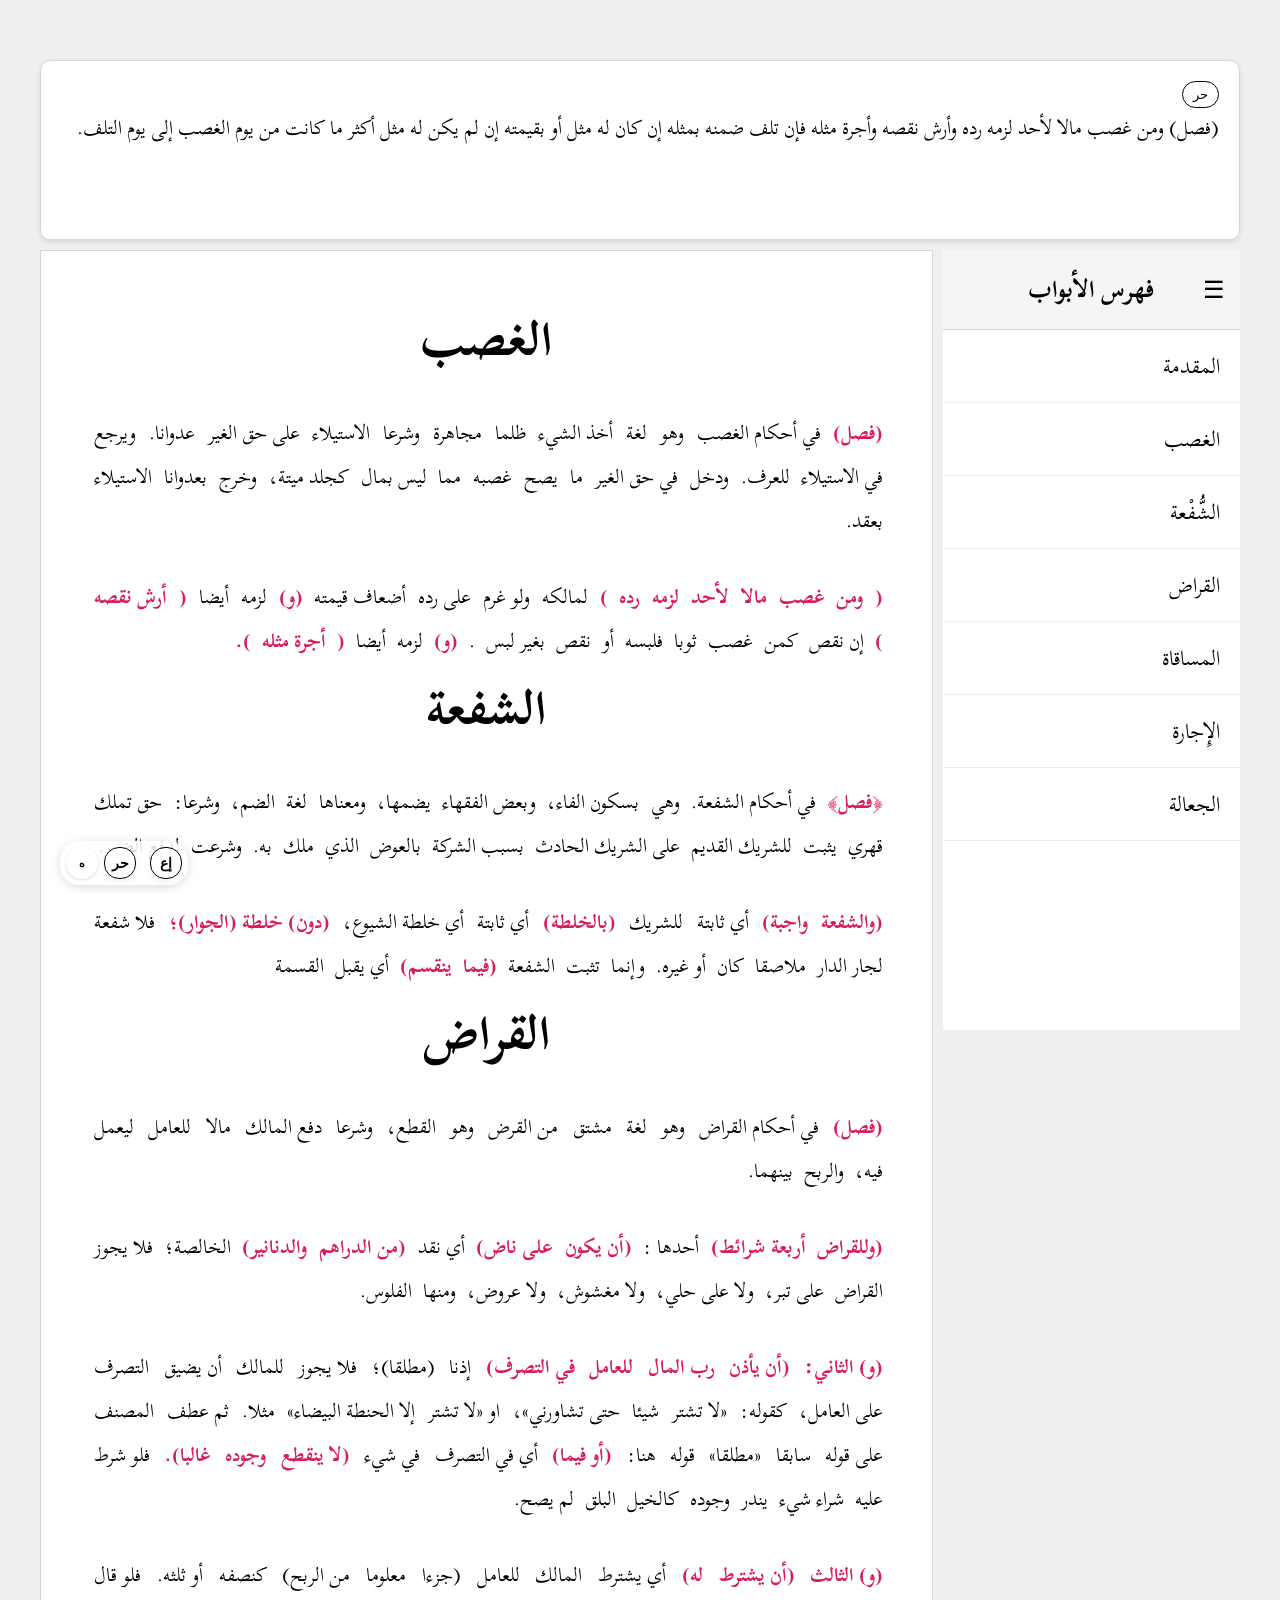
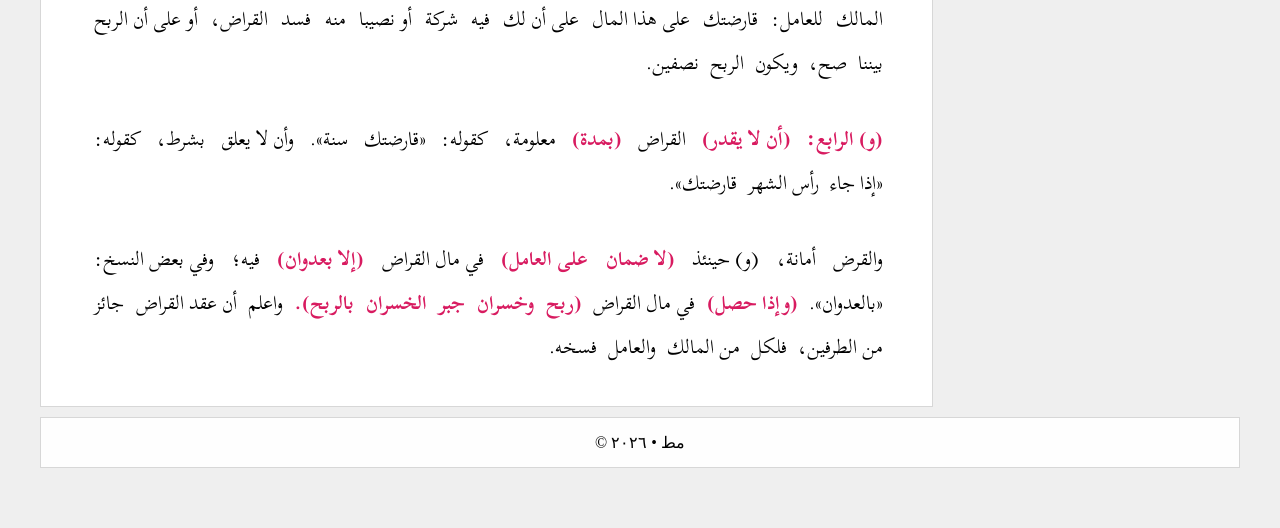
==== commit a7612ccb: "hide matan" ====
--- a/index.html
+++ b/index.html
@@ -35,6 +35,7 @@
           <div class="sticky-irob-container">
             <button id="toggleIrob">إع</button>
             <button id="toggleHarakatMain">حر</button>
+            <button id="toggleHeader" title="Sembunyikan/Tampilkan Header">ه</button>
           </div>
           <!-- ke sini -->
 <!-- BAB GHOSOB -->
--- a/styles.css
+++ b/styles.css
@@ -57,6 +57,38 @@
   min-height: 180px;
   height: auto;
   text-align: right;
+
+}
+
+/* 1. Berikan efek transisi halus pada header bawaanmu */
+.header {
+  transition: transform 0.3s cubic-bezier(0.4, 0, 0.2, 1), opacity 0.3s ease;
+  transform-origin: top;
+}
+
+/* 2. Kondisi ketika header disembunyikan */
+.header-hidden .header {
+  transform: translateY(-100%); /* Geser header ke atas keluar layar */
+  opacity: 0;                   /* Buat transparan */
+  pointer-events: none;         /* Menghindari tombol di dalam header tidak sengaja diklik */
+}
+
+/* 3. Ketika header hilang, majukan jarak konten utama ke atas */
+.header-hidden .main-content,
+.header-hidden .sidebar {
+  top: 20px !important; /* Geser batas atas layout karena header sudah tidak ada */
+  transition: top 0.3s ease;
+}
+
+/* 4. Sesuaikan juga scroll jangkar judul bab saat header sembunyi */
+.header-hidden .judul-bab {
+  scroll-margin-top: 40px !important; /* Jarak pas saat header sembunyi */
+}
+
+/* 5. Opsional: Beri warna pembeda saat tombol hide header aktif */
+#toggleHeader.active {
+  background-color: #333 !important;
+  color: #fff;
 }
 
 .header {
@@ -69,6 +101,8 @@
   /* ... kode margin, padding, atau font yang sudah ada di file Anda tetap biarkan ... */
 }
 
+
+
 .header h1 {
   font-size: 0.5rem;
   font-weight: 800;
@@ -78,14 +112,14 @@
 }
 
 .header p {
-  font-size: 1.5rem;
+  font-size: 1.2rem;
 }
 
 .arab-ltr {
   direction: rtl;
   text-align: right;
   font-family: "Scheherazade New", serif;
-  font-size: 1.1rem;
+  font-size: 0.8rem;
   line-height: 1.8;
   padding-top: 30px; /* Ruang agar tidak tertimpa tombol */
 }
@@ -285,8 +319,8 @@
   height: 32px;       
   border-radius: 50%;
   border: none;
-  background-color: #6b4f1d; 
-  color: white;
+  background-color: #ffffff; 
+  color: rgb(0, 0, 0);
   font-size: 11px;    
   font-weight: bold;
   cursor: pointer;
@@ -607,7 +641,7 @@
   
   /* Atur jarak dari atas layar. 
      Sesuaikan nilai ini agar pas berada tepat di bawah batas bawah header kamu */
-  top: 200px; 
+  top: 185px; 
   
   /* Membatasi tinggi maksimum sidebar agar jika menunya panjang, 
      dia bisa di-scroll sendiri di dalam area sidebar dan tidak terpotong ke bawah layar */
@@ -750,7 +784,7 @@
   }
 
   .arab-ltr {
-    font-size: 1.1rem;
+    font-size: 0.8rem;
     line-height: 1.8;
     padding-top: 60px;
   }
@@ -778,6 +812,11 @@
     padding: 5px 10px;
   }
 
+
+  .header p {
+    font-size: 1.1rem; /* <--- INI PENYEBABNYA! Di HP masih terkunci 2rem (Gede) */
+    text-align: right;
+  }
   /* Ukuran text kitab & i'rab di HP */
   .kata {
     font-size: 1rem;
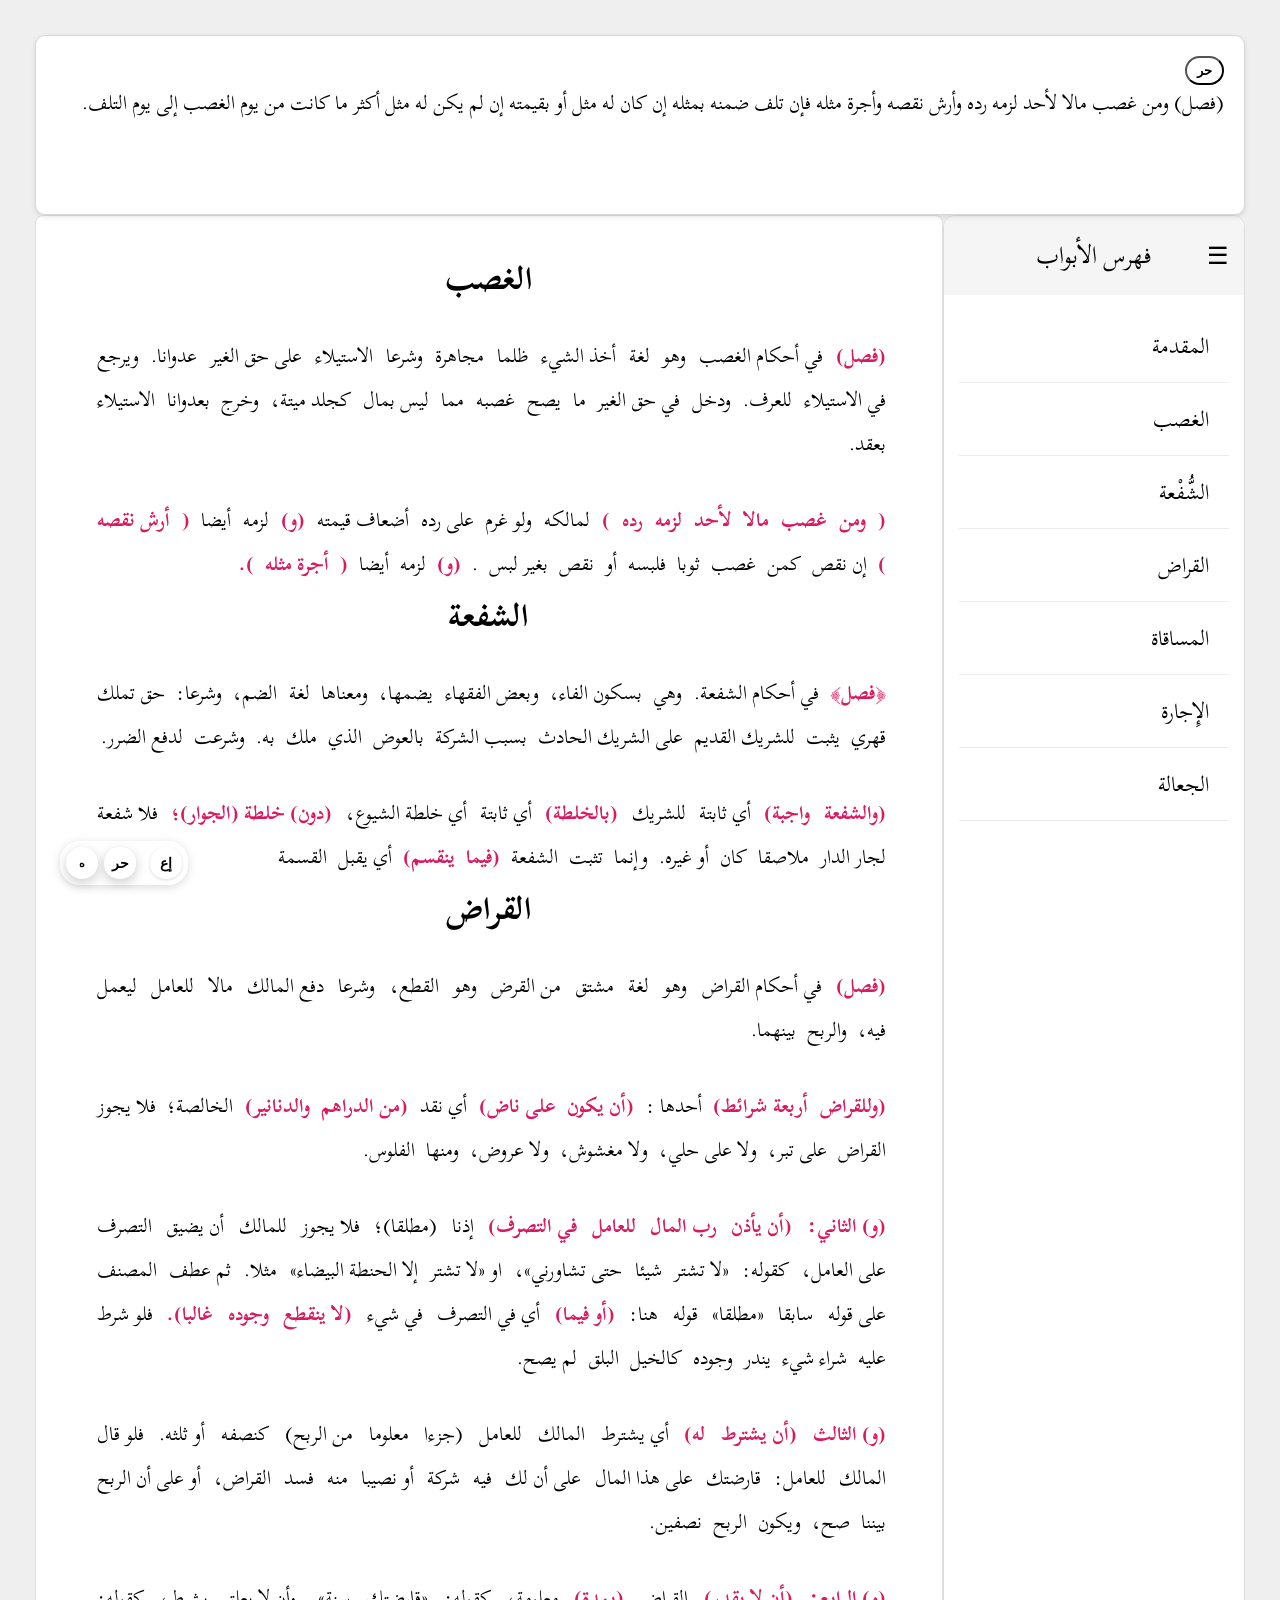
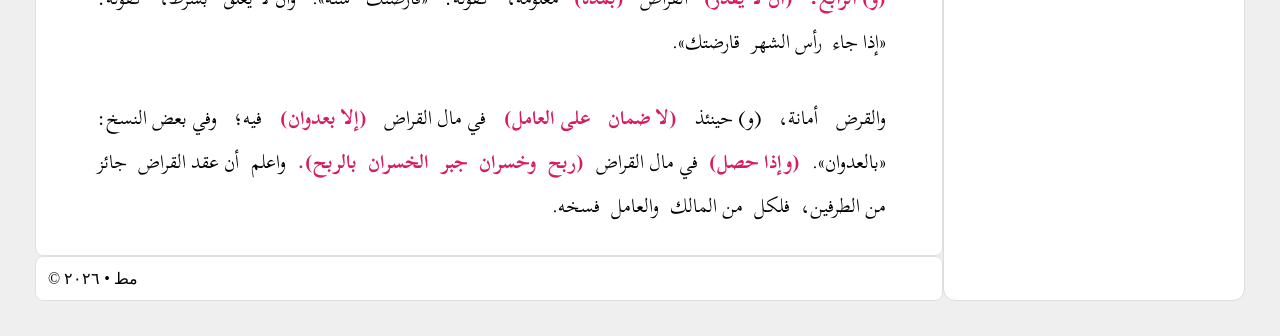
==== commit 23027fe5: "perbaikan header" ====
--- a/index.html
+++ b/index.html
@@ -39,7 +39,9 @@
           </div>
           <!-- ke sini -->
 <!-- BAB GHOSOB -->
-<h1 id="ghasab" class="judul-bab" data-matan-full="(فَصْلٌ) وَمَنْ غَصَبَ مَالًا لِأَحَدٍ لَزِمَهُ رَدُّهُ وَأَرْشُ نَقْصِهِ وَأُجْرَةُ مِثْلِهِ فَإِنْ تَلَفَ ضَمِنَهُ بِمِثْلِهِ إِنْ كَانَ لَهُ مِثْلٌ أَوْ بِقِيمَتِهِ إِنْ لَمْ يَكُنْ لَهُ مِثْلٌ أَكْثَرَ مَا كَانَتْ مِنْ يَوْمِ الْغَصْبِ إِلَى يَوْمِ التَّلَفِ.">الغصب</h1>
+<h1 id="ghasab" class="judul-bab" 
+data-matan-gundul="(فصل) ومن غصب مالا لأحد لزمه رده وأرش نقصه وأجرة مثله فإن تلف ضمنه بمثله إن كان له مثل أو بقيمته إن لم يكن له مثل أكثر ما كانت من يوم الغصب إلى يوم التلف."
+data-matan-full="(فَصْلٌ) وَمَنْ غَصَبَ مَالًا لِأَحَدٍ لَزِمَهُ رَدُّهُ وَأَرْشُ نَقْصِهِ وَأُجْرَةُ مِثْلِهِ فَإِنْ تَلَفَ ضَمِنَهُ بِمِثْلِهِ إِنْ كَانَ لَهُ مِثْلٌ أَوْ بِقِيمَتِهِ إِنْ لَمْ يَكُنْ لَهُ مِثْلٌ أَكْثَرَ مَا كَانَتْ مِنْ يَوْمِ الْغَصْبِ إِلَى يَوْمِ التَّلَفِ.">الغصب</h1>
           <p>
             <span
               class="kata matan"
@@ -553,7 +555,9 @@
             >
           </p>
           <!-- BAB SYUF'AH -->
-          <h1 id="Syuf'ah" class="judul-bab" data-matan-full="(فَصْلٌ) وَالشُّفْعَةُ وَاجِبَةٌ بِالْخُلْطَةِ دُونَ الْجِوَارِ فِيمَا يَنْقَسِمُ دُونَ مَا لَا يَنْقَسِمُ، وَفِي كُلِّ مَا لَا يُنْقَلُ مِنَ الْأَرْضِ كَالْعَقَارِ وَغَيْرِهِ بِالثَّمَنِ الَّذِي وَقَعَ عَلَيْهِ الْبَيْعُ، وَهِيَ عَلَى الْفَوْرِ، فَإِنْ أَخَّرَهَا مَعَ الْقُدْرَةِ عَلَيْهَا بَطَلَتْ، وَإِذَا تَزَوَّجَ شَخْصٌ امْرَأَةً عَلَى شِقْصٍ أَخَذَهُ الشَّفِيعُ بِمَهْرِ الْمِثْلِ، وَإِنْ كَانَ الشُّفَعَاءُ جَمَاعَةً اسْتَحَقُّوهَا عَلَى قَدْرِ الْأَمْلَاكِ.">الشفعة</h1>
+          <h1 id="Syuf'ah" class="judul-bab" 
+          data-matan-gundul="فصل والشفعة واجبة بالخلطة دون الجوار فيما ينقسم دون ما لا ينقسم، وفي كل ما لا ينقل من الأرض كالعقار وغيره بالثمن الذي وقع عليه البيع، وهي على الفور، فإن أخرها مع القدرة عليها بطلت، وإذا تزوج شخص امرأة على شقص أخذه الشفيع بمهر المثل، وإن كان الشفعاء جماعة استحقوها على قدر الأملاك."
+          data-matan-full="(فَصْلٌ) وَالشُّفْعَةُ وَاجِبَةٌ بِالْخُلْطَةِ دُونَ الْجِوَارِ فِيمَا يَنْقَسِمُ دُونَ مَا لَا يَنْقَسِمُ، وَفِي كُلِّ مَا لَا يُنْقَلُ مِنَ الْأَرْضِ كَالْعَقَارِ وَغَيْرِهِ بِالثَّمَنِ الَّذِي وَقَعَ عَلَيْهِ الْبَيْعُ، وَهِيَ عَلَى الْفَوْرِ، فَإِنْ أَخَّرَهَا مَعَ الْقُدْرَةِ عَلَيْهَا بَطَلَتْ، وَإِذَا تَزَوَّجَ شَخْصٌ امْرَأَةً عَلَى شِقْصٍ أَخَذَهُ الشَّفِيعُ بِمَهْرِ الْمِثْلِ، وَإِنْ كَانَ الشُّفَعَاءُ جَمَاعَةً اسْتَحَقُّوهَا عَلَى قَدْرِ الْأَمْلَاكِ.">الشفعة</h1>
 
          <p>
 <span class="kata matan" id="k1" data-harakat="﴿فَصْلٌ﴾" data-jawa="(Utawi) iki (iku) ono pasal" data-irob="م خ" data-tasrif="اي هذا الفصل">﴿فصل﴾</span>
@@ -658,7 +662,9 @@
 <span class="kata" id="k6" data-harakat="أَي يَقْبَلُ" data-jawa="Tegese nompo (opo) ما" data-irob="فا">أي يقبل</span>
 <span class="kata" id="k7" data-harakat="الْقِسْمَةَ" data-jawa="(Ing) bagian" data-irob="مف">القسمة</span>
 </p>
-          <h1 id="Qirath" class="judul-bab" data-matan-full="(فَصْلٌ) وَلِلْقِرَاضِ أَرْبَعَةُ شُرُوطٍ: أَنْ يَكُونَ عَلَى نَاضٍّ مِنَ الدَّرَاهِمِ وَالدَّنَانِيرِ، وَأَنْ يَأْذَنَ رَبُّ الْمَالِ لِلْعَامِلِ فِي التَّصَرُّفِ مُطْلَقًا أَوْ فِيمَا لَا يَنْقَطِعُ وُجُودُهُ غَالِبًا، وَأَنْ يَشْتَرِطَ لَهُ جُزْءًا مَعْلُومًا مِنَ الرِّبْحِ، وَأَنْ لَا يُقَدَّرَ بِمُدَّةٍ، وَلَا ضَمَانَ عَلَى الْعَامِلِ إِلَّا بِعُدْوَانٍ، وَإِذَا حَصَلَ رِبْحٌ وَخُسْرَانٌ جُبِرَ الْخُسْرَانُ بِالرِّبْحِ.">القراض</h1>
+          <h1 id="Qirath" class="judul-bab" 
+          data-matan-gundul="فصل وللقراض أربعة شروط: أن يكون على ناض من الدراهم والدنانير، وأن يأذن رب المال للعامل في التصرف مطلقا أو فيما لا ينقطع وجوده غالبا، وأن يشترط له جزءا معلوما من الربح، وأن لا يقدر بمدة، ولا ضمان على العامل إلا بعدوان، وإذا حصل ربح وخسران جبر الخسران بالربح."
+          data-matan-full="(فَصْلٌ) وَلِلْقِرَاضِ أَرْبَعَةُ شُرُوطٍ: أَنْ يَكُونَ عَلَى نَاضٍّ مِنَ الدَّرَاهِمِ وَالدَّنَانِيرِ، وَأَنْ يَأْذَنَ رَبُّ الْمَالِ لِلْعَامِلِ فِي التَّصَرُّفِ مُطْلَقًا أَوْ فِيمَا لَا يَنْقَطِعُ وُجُودُهُ غَالِبًا، وَأَنْ يَشْتَرِطَ لَهُ جُزْءًا مَعْلُومًا مِنَ الرِّبْحِ، وَأَنْ لَا يُقَدَّرَ بِمُدَّةٍ، وَلَا ضَمَانَ عَلَى الْعَامِلِ إِلَّا بِعُدْوَانٍ، وَإِذَا حَصَلَ رِبْحٌ وَخُسْرَانٌ جُبِرَ الْخُسْرَانُ بِالرِّبْحِ.">القراض</h1>
 
         <p><span class="kata matan" id="k1" data-harakat="(فَصْلٌ)" data-jawa="(utawi) iki (iku) ono pasal" data-irob="م خ" data-pembahasan="اي هذا الفصل">(فصل)</span>
 <span class="kata" id="k2" data-harakat="فِي أَحْكَامِ الْقِرَاضِ" data-jawa="(ingdalem) nerangake piro-piro hukume maro bathi (qirath)" data-irob="ظ" data-irob-kode-b="ج">في أحكام القراض</span>
--- a/styles.css
+++ b/styles.css
@@ -17,31 +17,21 @@
    2. LAYOUT (GRID SYSTEM)
    ========================================================================== */
 .wrapper {
-  /* wrapper adalah salah satu nama class yang paling sering digunakan di dunia. 
-     Fungsinya adalah sebagai kotak utama yang membungkus elemen-elemen lain di dalam halaman web 
-     agar tampilannya rapi, konsisten, dan berada di tengah layar.
-     Tanpa pembungkus, konten website kamu akan melar dari ujung kiri sampai ujung kanan layar 
-     (terutama pada monitor komputer yang lebar), sehingga sangat tidak nyaman dibaca.
-     Nama Alternatif Lainnya : .container, .pembungkus, .main-container */
-  max-width: 1200px;
-  margin: 40px auto;
   display: grid;
-  grid-template-columns: 3fr 1fr; /* Membagi jadi 2 kolom: 75% dan 25% */
-
-  /* Ketika kamu menulis 3fr 1fr, kamu memberi tahu browser untuk:
-     Menjumlahkan total pecahan: 3 + 1 = 4 bagian.
-     Membagi total lebar ruang menjadi 4 bagian yang sama besar.
-     Memberikan 3 bagian untuk kolom pertama.
-     Memberikan 1 bagian untuk kolom kedua.
-     Artinya, kolom pertama akan selalu berukuran 3 kali lebih besar daripada kolom kedua, 
-     sekecil atau sebesar apa pun layar yang digunakan pengguna (sangat responsif). */
-  grid-template-areas:
-    "header header" /* Baris 1: Kolom pertama & kedua diisi oleh header */
-    "main sidebar" /* Baris 2: Kolom pertama diisi main, kolom kedua diisi sidebar */
-    "footer footer"; /* Baris 3: Kolom pertama & kedua diisi oleh footer */
-  gap: 10px;
-}
-
+  grid-template-columns: 7.5fr 2.5fr; /* Rasio kolom yang ideal */
+  grid-template-rows: auto auto auto;
+  grid-template-areas: 
+    "header header"
+    "main sidebar"
+    "footer sidebar";
+  
+  /* MERAPATKAN GAP: Diubah ke 12px agar jarak kotak sangat tipis */
+  gap: 0px; 
+  
+  max-width: 1250px; 
+  margin: 15px auto; 
+  padding: 0 15px;   
+}
 /* ==========================================================================
    3. HEADER & MATAN ATAS
    ========================================================================== */
@@ -57,20 +47,31 @@
   min-height: 180px;
   height: auto;
   text-align: right;
-
+}
+
+.header {
+  grid-column: span 2; /* Mengharuskan header memenuhi kedua kolom */
+  position: sticky;    /* MENGUBAH JADI STICKY: Mengikuti scroll */
+  top: 0;              /* Menempel tepat di batas paling atas */
+  z-index: 1000;       /* Memastikan berada di lapisan paling depan saat di-scroll */
+  background-color: #ffffff;
+  box-shadow: 0 4px 12px rgba(0, 0, 0, 0.15); /* Menggunakan shadow tebal Anda */
+  transition: transform 0.3s ease, cubic-bezier(0.25, 0.8, 0.25, 1);
 }
 
 /* 1. Berikan efek transisi halus pada header bawaanmu */
 .header {
-  transition: transform 0.3s cubic-bezier(0.4, 0, 0.2, 1), opacity 0.3s ease;
+  transition:
+    transform 0.3s cubic-bezier(0.4, 0, 0.2, 1),
+    opacity 0.3s ease;
   transform-origin: top;
 }
 
 /* 2. Kondisi ketika header disembunyikan */
 .header-hidden .header {
   transform: translateY(-100%); /* Geser header ke atas keluar layar */
-  opacity: 0;                   /* Buat transparan */
-  pointer-events: none;         /* Menghindari tombol di dalam header tidak sengaja diklik */
+  opacity: 0; /* Buat transparan */
+  pointer-events: none; /* Menghindari tombol di dalam header tidak sengaja diklik */
 }
 
 /* 3. Ketika header hilang, majukan jarak konten utama ke atas */
@@ -80,6 +81,10 @@
   transition: top 0.3s ease;
 }
 
+/* MENYESUAIKAN KONTEN UTAMA AGAR TETAP STABIL */
+.main-content, .sidebar {
+  margin-top: 0px; /* Memberi jarak aman di bawah sticky header */
+}
 /* 4. Sesuaikan juga scroll jangkar judul bab saat header sembunyi */
 .header-hidden .judul-bab {
   scroll-margin-top: 40px !important; /* Jarak pas saat header sembunyi */
@@ -96,12 +101,10 @@
   top: 0;
   z-index: 1000; /* Agar header selalu berada di lapisan paling atas dan tidak tertutup teks kitab */
   background-color: #ffffff; /* Berikan warna latar belakang padat agar teks syarah di bawahnya tidak tembus pandang */
-  box-shadow: 0 2px 5px rgba(0,0,0,0.1); /* Opsional: memberikan sedikit bayangan agar terlihat terpisah dari konten */
-  
+  box-shadow: 0 2px 5px rgba(0, 0, 0, 0.1); /* Opsional: memberikan sedikit bayangan agar terlihat terpisah dari konten */
+
   /* ... kode margin, padding, atau font yang sudah ada di file Anda tetap biarkan ... */
 }
-
-
 
 .header h1 {
   font-size: 0.5rem;
@@ -122,6 +125,7 @@
   font-size: 0.8rem;
   line-height: 1.8;
   padding-top: 30px; /* Ruang agar tidak tertimpa tombol */
+  /* font-weight: bold; */
 }
 
 /* Tombol Perubahan Harakat di Header */
@@ -131,7 +135,7 @@
   right: 10px; /* di kanan karena teks arab */
   background: #ffffff;
   color: #000000;
-  border: 1px solid #000000;
+  /* border: 1px solid #000000; */
   border-radius: 15px;
   padding: 5px 10px;
   font-size: 0.8rem;
@@ -139,12 +143,9 @@
   transition: 0.3s;
   margin-right: 10px;
   margin-top: 10px;
-}
-
-#toggleHarakat.active {
-  background: #8b1e4f;
-  color: #ffffff;
-}
+ font-weight: bold;
+}
+
 
 #toggleHarakat:hover {
   background: #ededed;
@@ -152,7 +153,7 @@
 
 @media (hover: hover) {
   #toggleHarakat:hover {
-    background: #8b1e4f;
+    background: #000000;
     color: #ffffff;
   }
 }
@@ -161,14 +162,12 @@
    4. MAIN CONTENT & TEXT KITAB
    ========================================================================== */
 .main-content {
-  grid-area: main;
-  min-height: 900px;
-  border: 1px solid #d7d7d7;
+ grid-area: main;
   background: #ffffff;
-  padding: 40px;
-  display: flex;
-  justify-content: center;
-  align-items: flex-start;
+  border: 1px solid #e0e0e0; /* Border tipis abu-abu bersih */
+  border-radius: 8px;       /* Lekukan sudut yang pas */
+  padding: 30px;            /* Jarak dalam kotak */
+  box-shadow: none;         /* Di Turath jarang menggunakan shadow tebal */
   direction: rtl; /* penanda tombol i'rob */
   font-family: "Scheherazade New", serif;
 
@@ -190,12 +189,12 @@
 .sticky-controls {
   position: -webkit-sticky; /* Dukungan untuk browser Safari lawas */
   position: sticky;
-  top: 0;                   /* Menempel pas di batas atas layar */
+  top: 0; /* Menempel pas di batas atas layar */
   background-color: #efefef; /* Samakan dengan warna background body agar teks di bawahnya tidak tembus pandang saat digulung */
-  padding: 10px 0;          /* Jarak atas bawah agar terlihat rapi */
-  z-index: 999;             /* Memastikan tombol berada di atas teks matan saat di-scroll */
+  padding: 10px 0; /* Jarak atas bawah agar terlihat rapi */
+  z-index: 999; /* Memastikan tombol berada di atas teks matan saat di-scroll */
   display: flex;
-  gap: 10px;                /* Jarak antar tombol jika ada lebih dari satu */
+  gap: 10px; /* Jarak antar tombol jika ada lebih dari satu */
   border-bottom: 1px solid #ddd; /* Opsional: memberi batas tipis saat melayang */
 }
 .kitab {
@@ -208,7 +207,7 @@
 }
 
 .kitab h1 {
-  font-size: 3rem;
+  font-size: 2rem;
   font-weight: bold;
   text-align: center;
   margin-bottom: 20px;
@@ -260,11 +259,11 @@
    5. STICKY INTERACTIVE CONTROLS (I'ROB & HARAKAT MAIN)
    ========================================================================== */
 .sticky-irob-container {
-  position: fixed;   /* Mengunci posisi agar melayang mengikuti layar */
-  bottom: 20px;       /* Jarak dari batas bawah layar */
-  left: 20px;        /* Jarak dari batas kiri layar (taruh kiri agar tidak menabrak tombol sidebar di kanan) */
-  z-index: 99999;    /* Angka sangat besar agar selalu berada di lapisan paling atas */
-  
+  position: fixed; /* Mengunci posisi agar melayang mengikuti layar */
+  bottom: 20px; /* Jarak dari batas bawah layar */
+  left: 20px; /* Jarak dari batas kiri layar (taruh kiri agar tidak menabrak tombol sidebar di kanan) */
+  z-index: 99999; /* Angka sangat besar agar selalu berada di lapisan paling atas */
+
   /* Gaya tambahan agar tombol rapi dalam satu kotak */
   display: flex;
   gap: 10px;
@@ -276,34 +275,34 @@
 
 /* Opsional: Membuat tombol di dalamnya berbentuk bulat lingkaran yang serasi */
 .sticky-irob-container {
-  position: fixed;   
-  bottom: 15px;       /* Sedikit lebih turun ke bawah */
-  left: 15px;        /* Sedikit lebih mepet ke kiri */
-  z-index: 99999;    
-  
+  position: fixed;
+  bottom: 15px; /* Sedikit lebih turun ke bawah */
+  left: 15px; /* Sedikit lebih mepet ke kiri */
+  z-index: 99999;
+
   display: flex;
-  gap: 6px;           /* Jarak antar tombol dipersempit */
+  gap: 6px; /* Jarak antar tombol dipersempit */
   background-color: rgba(255, 255, 255, 0.85); /* Lebih transparan halus */
-  padding: 6px;       /* Lapisan luar diperkecil */
+  padding: 6px; /* Lapisan luar diperkecil */
   border-radius: 20px; /* Lengkungan disesuaikan dengan ukuran baru */
-  box-shadow: 0 2px 10px rgba(0, 0, 0, 0.15); 
+  box-shadow: 0 2px 10px rgba(0, 0, 0, 0.15);
 }
 
 /* Ukuran tombol di dalamnya diperkecil */
 .sticky-irob-container {
-  position: fixed;   
-  bottom: 15px;       
-  
+  position: fixed;
+  bottom: 15px;
+
   /* RUMUS ESTETIK: Mengunci posisi kiri agar sejajar dengan kontainer bagian dalam */
-  left: calc(50% - 600px + 20px); 
-  
-  z-index: 99999;    
+  left: calc(50% - 600px + 20px);
+
+  z-index: 99999;
   display: flex;
-  gap: 6px;           
-  background-color: rgba(255, 255, 255, 0.85); 
-  padding: 6px;       
-  border-radius: 20px; 
-  box-shadow: 0 2px 10px rgba(0, 0, 0, 0.15); 
+  gap: 6px;
+  background-color: rgba(255, 255, 255, 0.85);
+  padding: 6px;
+  border-radius: 20px;
+  box-shadow: 0 2px 10px rgba(0, 0, 0, 0.15);
 }
 
 /* RESPONSIVE: Saat layar lebih kecil dari 1200px (seperti di HP/Tablet), otomatis kembali mepet ke kiri biasa agar tidak hilang dari layar */
@@ -315,43 +314,54 @@
 
 /* Ukuran tombol di dalamnya (tetap kecil dan imut) */
 .sticky-irob-container button {
-  width: 32px;        
-  height: 32px;       
+  width: 32px;
+  height: 32px;
   border-radius: 50%;
-  border: none;
-  background-color: #ffffff; 
+  border: none !important;      /* Memastikan garis benar-block hilang */
+  outline: none !important;     /* Menghapus outline saat diklik */
+  background-color: #ffffff;
   color: rgb(0, 0, 0);
-  font-size: 11px;    
+  font-size: 11px;
   font-weight: bold;
   cursor: pointer;
   display: flex;
   align-items: center;
   justify-content: center;
-  box-shadow: 0 1px 3px rgba(0,0,0,0.15);
-  transition: transform 0.1s ease;
-}
-
+  box-shadow: 0 4px 12px rgba(0, 0, 0, 0.2); /* Shadow ditebalkan & diperluas */
+  transition: all 0.2s ease;    /* Transisi lebih halus untuk semua perubahan */
+}
+
+/* Efek saat tombol ditekan (klik) */
 .sticky-irob-container button:active {
-  transform: scale(0.9); 
+  transform: scale(0.9);
+  box-shadow: 0 2px 6px rgba(0, 0, 0, 0.15); /* Shadow mengecil saat ditekan */
+}
+
+/* Perbaikan: Menambahkan titik (.) pada class selector dan target ke button */
+.sticky-irob-container button:hover,
+.sticky-irob-container button.active {
+  background: #000000;
+  color: #ffffff;
 }
 
 /* Tombol I'rob */
 #toggleIrob {
   background: #ffffff;
   color: #000000;
-  border: 1px solid #000000;
+  /* border: 1px solid #000000; */
+  border: none;
   border-radius: 15px;
   padding: 6px 14px;
   font-size: 0.85rem;
   font-weight: bold;
   cursor: pointer;
-  box-shadow: 0 4px 6px rgba(0, 0, 0, 0.05);
+  box-shadow: 0 1px 3px rgba(0, 0, 0, 0.15);
   transition: all 0.2s ease;
 }
 
 #toggleIrob:hover,
 #toggleIrob.active {
-  background: #8b1e4f;
+  background: #000000;
   color: #ffffff;
 }
 
@@ -380,20 +390,21 @@
 #toggleHarakatMain {
   background: #ffffff;
   color: #000000;
-  border: 1px solid #000000;
+  /* border: 1px solid #000000; */
+  border: none;
   border-radius: 15px;
   padding: 6px 14px;
   font-size: 0.85rem;
   font-weight: bold;
   cursor: pointer;
-  box-shadow: 0 4px 6px rgba(0, 0, 0, 0.05);
-  transition: all 0.2s ease;
+  0 1px 3px rgba(0, 0, 0, 0.15);
+  transition: all 0.2s ease; /* Biar transisinya mulus saat diklik */
   margin-right: 8px;
 }
 
 #toggleHarakatMain:hover,
 #toggleHarakatMain.active {
-  background: #8b1e4f;
+  background: #000000;
   color: #ffffff;
 }
 
@@ -635,39 +646,40 @@
    7. SIDEBAR (DAFTAR ISI KITAB)
    ========================================================================== */
 .sidebar {
-  /* Membuat sidebar melayang mengikuti scroll */
-  position: -webkit-sticky;
+  grid-area: sidebar;
+  position: static; /* Biarkan grid menarik tingginya ke bawah secara alami */
+  height: 100%;     /* MEMBUAT KOLOM SAMPAI DI BAWAH (Menghilangkan ruang kosong) */
+  
+  background-color: #ffffff;
+  border-left: 1px solid #e0e0e0; /* Memberi pembatas vertikal yang rapi */
+  display: flex;
+  flex-direction: column;
+  padding: 0; /* Ubah padding jadi 0 agar pembungkus sticky di dalamnya bisa pas */
+border: 1.5px solid #dcdcdc;
+  border-radius: 12px; /* Mengatur tingkat kelengkungan kotak */
+  overflow: hidden;
+
+}
+
+.sidebar-header {
+  /* PERBAIKAN: Ubah menjadi sticky agar judul mengunci saat halaman di-scroll */
+  position: webkit-sticky;
   position: sticky;
+  top: 0; /* Menempel tepat di batas atas layar browser saat di-scroll */
+  z-index: 10; /* Menjaga agar judul tidak tertutup oleh teks lainnya */
   
-  /* Atur jarak dari atas layar. 
-     Sesuaikan nilai ini agar pas berada tepat di bawah batas bawah header kamu */
-  top: 185px; 
-  
-  /* Membatasi tinggi maksimum sidebar agar jika menunya panjang, 
-     dia bisa di-scroll sendiri di dalam area sidebar dan tidak terpotong ke bawah layar */
-  max-height: calc(100vh - 120px);
-  overflow-y: auto;
-  
-  /* (Opsional) Jika sidebar kamu belum memiliki background, berikan agar teks di belakangnya tidak tembus */
-  background-color: #fff; 
-  
-  /* Properti padding/margin bawaan kamu tetap biarkan di bawahnya */
-}
-
-
-.sidebar-header {
-  position: relative;
   display: flex;
   justify-content: center;
   align-items: center;
   padding: 15px;
   background: #f5f5f5;
-  border-bottom: 1px solid #d7d7d7;
+  
+  border-top-left-radius: 0;  /* Set ke 0 agar siku-siku */
+  border-top-right-radius: 0; /* Set ke 0 agar siku-siku */
   font-size: 1.5rem;
-  font-weight: bold;
+  /* font-weight: bold; */
   font-family: "Scheherazade New", serif;
 }
-
 .sidebar-title {
   text-align: center;
 }
@@ -694,6 +706,19 @@
   margin: 0;
   direction: rtl;
   text-align: right;
+}
+
+/* TAMBAHAN UTAMA: Agar daftar isi di bawah judul (ul) juga ikut mengunci dan bisa di-scroll mandiri */
+.sidebar ul {
+  position: -webkit-sticky;
+  position: sticky;
+  top: 60px; /* Jarak pas di bawah .sidebar-header agar tidak saling tumpang tindih */
+  list-style: none;
+  padding: 15px;
+  
+  /* Membatasi tinggi daftar isi agar jika bab-nya terlalu panjang, muncul scroll internal khusus di dalam aside */
+  max-height: calc(100vh - 80px);
+  overflow-y: auto;
 }
 
 .sidebar li {
@@ -740,10 +765,10 @@
    ========================================================================== */
 .footer {
   grid-area: footer;
-  background: #fefefe;
-  border: 1px solid #d7d7d7;
-  padding: 15px;
-  text-align: center;
+  background: #ffffff;
+  border: 1px solid #e0e0e0;
+  border-radius: 8px;
+  padding: 12px;
 }
 
 /* ==========================================================================
@@ -812,7 +837,6 @@
     padding: 5px 10px;
   }
 
-
   .header p {
     font-size: 1.1rem; /* <--- INI PENYEBABNYA! Di HP masih terkunci 2rem (Gede) */
     text-align: right;
@@ -835,15 +859,20 @@
 
   /* Kontrol Khusus Sidebar Melayang (Floating) di HP */
   .sidebar {
-    position: fixed;
+    grid-area: sidebar; /* Memastikan mengunci area grid kanan dari atas sampai bawah footer */
+    position: static;
     top: 0;
     right: -280px; /* sembunyi di luar layar */
     width: 280px;
-    height: 100vh;
+    height: 100%;
     background: #fff;
     z-index: 99999;
     transition: right 0.3s ease;
     box-shadow: -5px 0 20px rgba(0, 0, 0, 0.15);
+border: 1.5px solid #dcdcdc;
+  border-radius: 12px; /* Mengatur tingkat kelengkungan kotak */
+  overflow: hidden;
+
   }
 
   .wrapper.mobile-sidebar-open .sidebar {
@@ -909,3 +938,29 @@
     font-size: 14px !important;
   }
 }
+
+@media (max-width: 768px) {
+  /* ... kode HP yang sudah ada ... */
+
+  /* Perbaikan total saat header disembunyikan di HP */
+  .header-hidden .header {
+    display: none !important; /* Menghilangkan total ruang fisik header di HP */
+  }
+}
+
+@media (max-width: 768px) {
+  .wrapper {
+    grid-template-columns: 1fr; /* Di HP berubah jadi 1 kolom bertumpuk */
+  }
+
+  .header {
+    grid-column: span 1;
+    position: sticky;
+    top: 0;
+  }
+
+  /* Saat disembunyikan di HP, ruang fisiknya dihilangkan total agar konten naik */
+  .header-hidden .header {
+    display: none !important;
+  }
+}
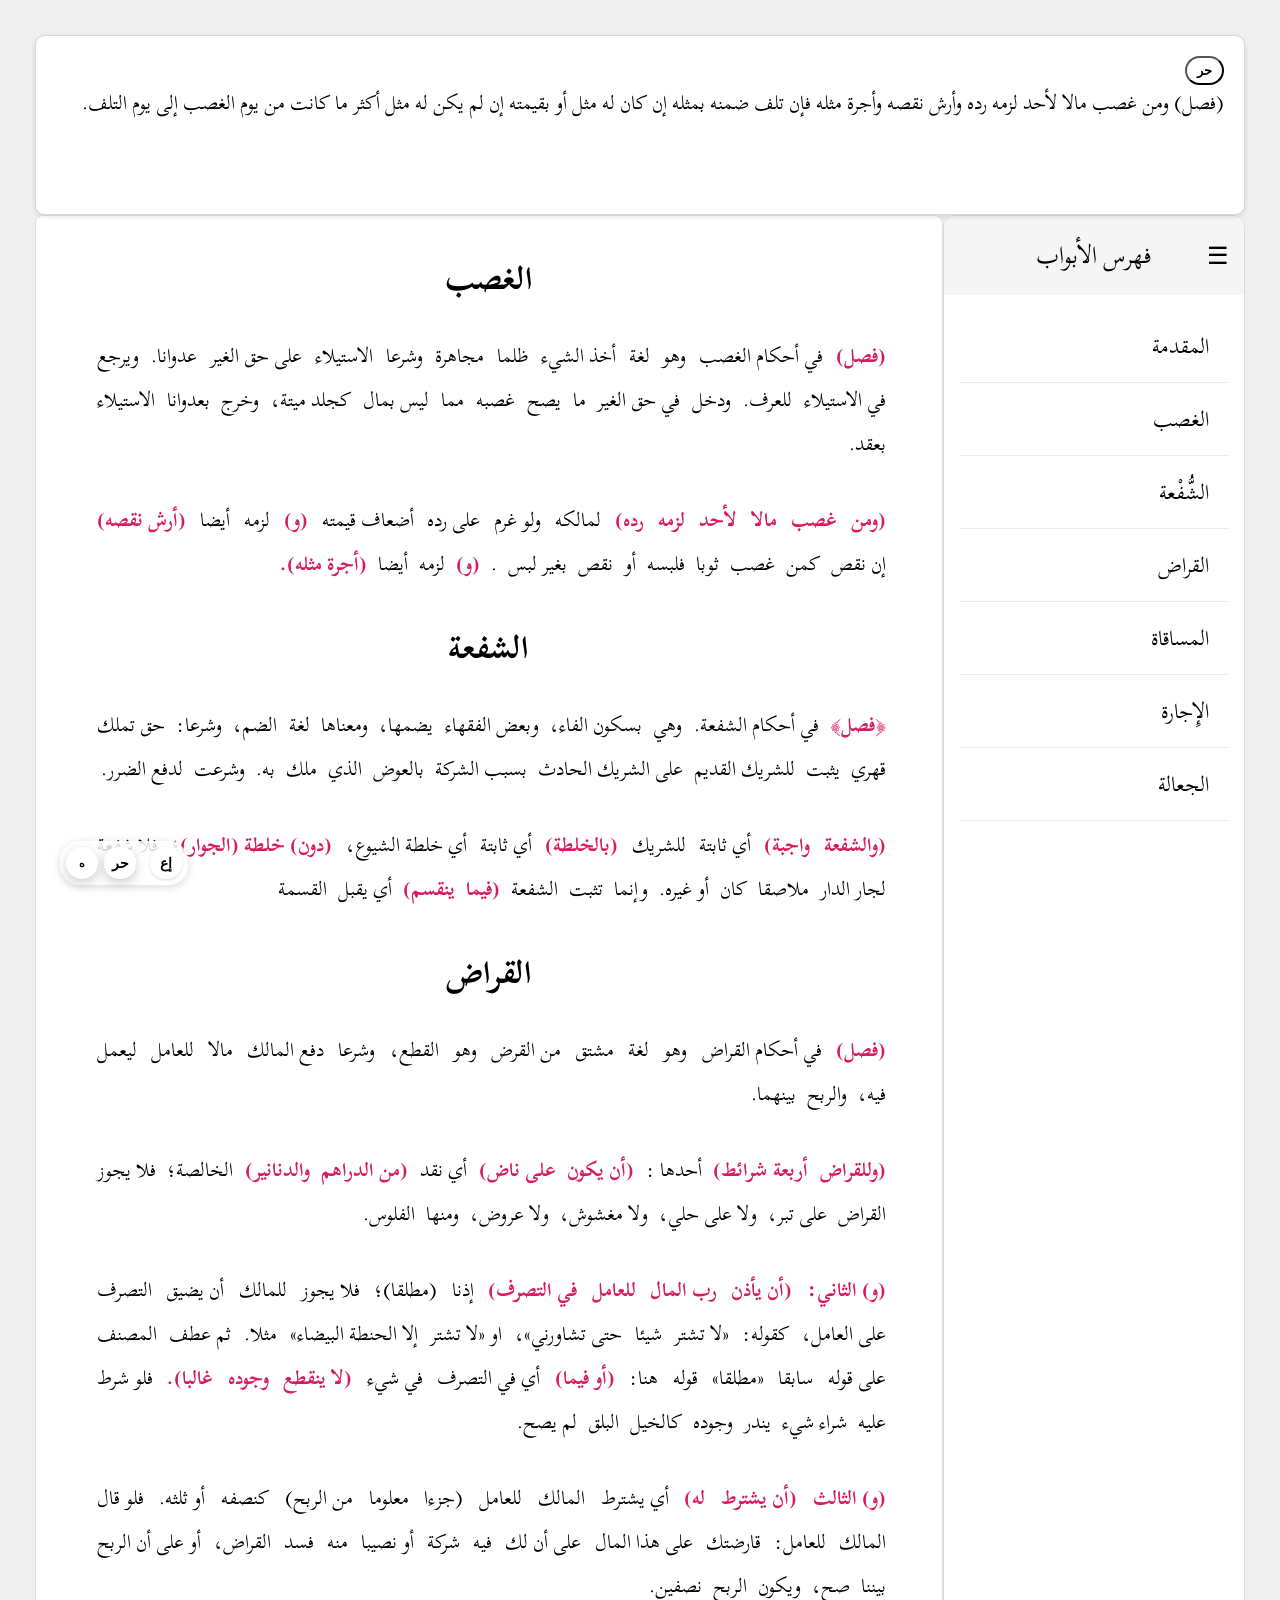
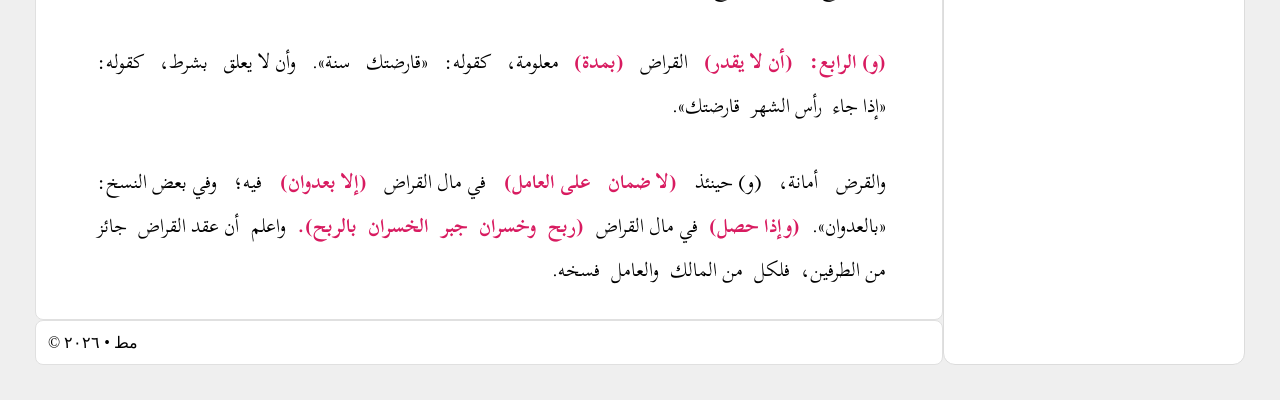
==== commit c6ceda7f: "perbaikan" ====
--- a/index.html
+++ b/index.html
@@ -306,25 +306,17 @@
           </p>
           <br />
           <p>
-            <span
-              class="kata matan"
-              id="k8"
-              data-harakat="("
-              data-jawa=""
-              data-irob=""
-              data-tasrif=""
-              data-pembahasan=""
-              >(</span
-            >
+          
             <span
               class="kata matan"
               id="k1"
-              data-harakat="وَمَنْ"
+              data-harakat="(ومن"
               data-jawa="(utawi) sapane wong"
               data-irob="م"
               data-tasrif=""
               data-pembahasan=""
-              >ومن</span
+              >
+              (ومن</span
             >
             <span
               class="kata matan"
@@ -369,23 +361,14 @@
             <span
               class="kata matan"
               id="k6"
-              data-harakat="رَدُّهُ"
+              data-harakat="رَدُّهُ)"
               data-jawa="(opo) mbaleake mal"
               data-irob="فا"
               data-tasrif=""
               data-pembahasan=""
-              >رده</span
-            >
-            <span
-              class="kata matan"
-              id="k7"
-              data-harakat=")"
-              data-jawa=""
-              data-irob=""
-              data-tasrif=""
-              data-pembahasan=""
-              >)</span
-            >
+              >رده)</span
+            >
+          
             <span
               class="kata"
               id="k1"
@@ -442,20 +425,16 @@
               data-irob="مط"
               >أيضا</span
             >
-            <span class="kata matan" id="k8" data-harakat="(" data-jawa=""
-              >(</span
-            >
+           
             <span
               class="kata matan"
               id="k9"
-              data-harakat="أَرْشُ نَقْصِهِ"
+              data-harakat="(أَرْشُ نَقْصِهِ)"
               data-jawa="(opo) nambeli sudone mal"
               data-irob="فا"
-              >أرش نقصه</span
-            >
-            <span class="kata matan" id="k10" data-harakat=")" data-jawa=""
-              >)</span
-            >
+              >(أرش نقصه)</span
+            >
+            
             <span
               class="kata"
               id="k11"
@@ -539,21 +518,19 @@
               data-jawa="(kelawan) maneh"
               data-irob="مط"
               >أيضا</span
-            ><span class="kata matan" id="k4" data-harakat="(" data-jawa=""
-              >(</span
+          
             >
             <span
               class="kata matan"
               id="k5"
-              data-harakat="أُجْرَةُ مِثْلِهِ"
+              data-harakat="(أُجْرَةُ مِثْلِهِ)."
               data-jawa="(opo) upah sepadane mal"
               data-irob="فا"
-              >أجرة مثله</span
-            >
-            <span class="kata matan" id="k6" data-harakat=")" data-jawa=""
-              >).</span
-            >
+              >(أجرة مثله).</span
+            >
+            
           </p>
+          <br>
           <!-- BAB SYUF'AH -->
           <h1 id="Syuf'ah" class="judul-bab" 
           data-matan-gundul="فصل والشفعة واجبة بالخلطة دون الجوار فيما ينقسم دون ما لا ينقسم، وفي كل ما لا ينقل من الأرض كالعقار وغيره بالثمن الذي وقع عليه البيع، وهي على الفور، فإن أخرها مع القدرة عليها بطلت، وإذا تزوج شخص امرأة على شقص أخذه الشفيع بمهر المثل، وإن كان الشفعاء جماعة استحقوها على قدر الأملاك."
@@ -662,6 +639,7 @@
 <span class="kata" id="k6" data-harakat="أَي يَقْبَلُ" data-jawa="Tegese nompo (opo) ما" data-irob="فا">أي يقبل</span>
 <span class="kata" id="k7" data-harakat="الْقِسْمَةَ" data-jawa="(Ing) bagian" data-irob="مف">القسمة</span>
 </p>
+<br>
           <h1 id="Qirath" class="judul-bab" 
           data-matan-gundul="فصل وللقراض أربعة شروط: أن يكون على ناض من الدراهم والدنانير، وأن يأذن رب المال للعامل في التصرف مطلقا أو فيما لا ينقطع وجوده غالبا، وأن يشترط له جزءا معلوما من الربح، وأن لا يقدر بمدة، ولا ضمان على العامل إلا بعدوان، وإذا حصل ربح وخسران جبر الخسران بالربح."
           data-matan-full="(فَصْلٌ) وَلِلْقِرَاضِ أَرْبَعَةُ شُرُوطٍ: أَنْ يَكُونَ عَلَى نَاضٍّ مِنَ الدَّرَاهِمِ وَالدَّنَانِيرِ، وَأَنْ يَأْذَنَ رَبُّ الْمَالِ لِلْعَامِلِ فِي التَّصَرُّفِ مُطْلَقًا أَوْ فِيمَا لَا يَنْقَطِعُ وُجُودُهُ غَالِبًا، وَأَنْ يَشْتَرِطَ لَهُ جُزْءًا مَعْلُومًا مِنَ الرِّبْحِ، وَأَنْ لَا يُقَدَّرَ بِمُدَّةٍ، وَلَا ضَمَانَ عَلَى الْعَامِلِ إِلَّا بِعُدْوَانٍ، وَإِذَا حَصَلَ رِبْحٌ وَخُسْرَانٌ جُبِرَ الْخُسْرَانُ بِالرِّبْحِ.">القراض</h1>
--- a/styles.css
+++ b/styles.css
@@ -858,21 +858,18 @@
   }
 
   /* Kontrol Khusus Sidebar Melayang (Floating) di HP */
-  .sidebar {
-    grid-area: sidebar; /* Memastikan mengunci area grid kanan dari atas sampai bawah footer */
-    position: static;
+ .sidebar {
+    position: fixed;
     top: 0;
-    right: -280px; /* sembunyi di luar layar */
-    width: 280px;
-    height: 100%;
-    background: #fff;
-    z-index: 99999;
-    transition: right 0.3s ease;
-    box-shadow: -5px 0 20px rgba(0, 0, 0, 0.15);
-border: 1.5px solid #dcdcdc;
-  border-radius: 12px; /* Mengatur tingkat kelengkungan kotak */
-  overflow: hidden;
-
+    right: -100%; /* Sembunyikan di luar layar sebelah kanan secara default */
+    width: 280px;  /* Atur lebar kotak menu melayang */
+    height: 100vh; /* Penuh dari atas sampai bawah layar */
+    background-color: #ffffff; /* Beri warna latar belakang agar tidak transparan */
+    box-shadow: -5px 0 15px rgba(0, 0, 0, 0.1);
+    z-index: 9999; /* Pastikan berada di atas konten utama dan header */
+    transition: right 0.3s ease; /* Efek animasi geser halus saat dibuka */
+    padding: 20px;
+    margin: 0; /* Reset margin bawaan */
   }
 
   .wrapper.mobile-sidebar-open .sidebar {
@@ -963,4 +960,41 @@
   .header-hidden .header {
     display: none !important;
   }
+}
+
+@media (max-width: 768px) {
+  /* Paksa posisi melayang penuh untuk HP */
+  .sidebar {
+    position: fixed !important;
+    top: 0 !important;
+    right: -100% !important; /* Tersembunyi di kanan luar */
+    width: 280px !important;
+    height: 100vh !important;
+    background-color: #ffffff !important;
+    box-shadow: -5px 0 15px rgba(0, 0, 0, 0.2) !important;
+    z-index: 99999 !important; /* Naikkan layer di atas segalanya */
+    transition: right 0.3s ease !important;
+    padding: 20px !important;
+    margin: 0 !important;
+    
+    /* Batalkan sifat grid bawaan desktop */
+    grid-area: auto !important; 
+  }
+
+  /* Logika ketika sidebar dipicu terbuka oleh JavaScript */
+  .mobile-sidebar-open .sidebar {
+    right: 0 !important; /* Geser meluncur masuk ke layar HP */
+  }
+
+  /* Tambahan: Lapisan latar belakang gelap saat menu terbuka */
+  .mobile-sidebar-open::before {
+    content: "";
+    position: fixed !important;
+    top: 0 !important;
+    left: 0 !important;
+    width: 100vw !important;
+    height: 100vh !important;
+    background: rgba(0, 0, 0, 0.5) !important;
+    z-index: 99998 !important;
+  }
 }
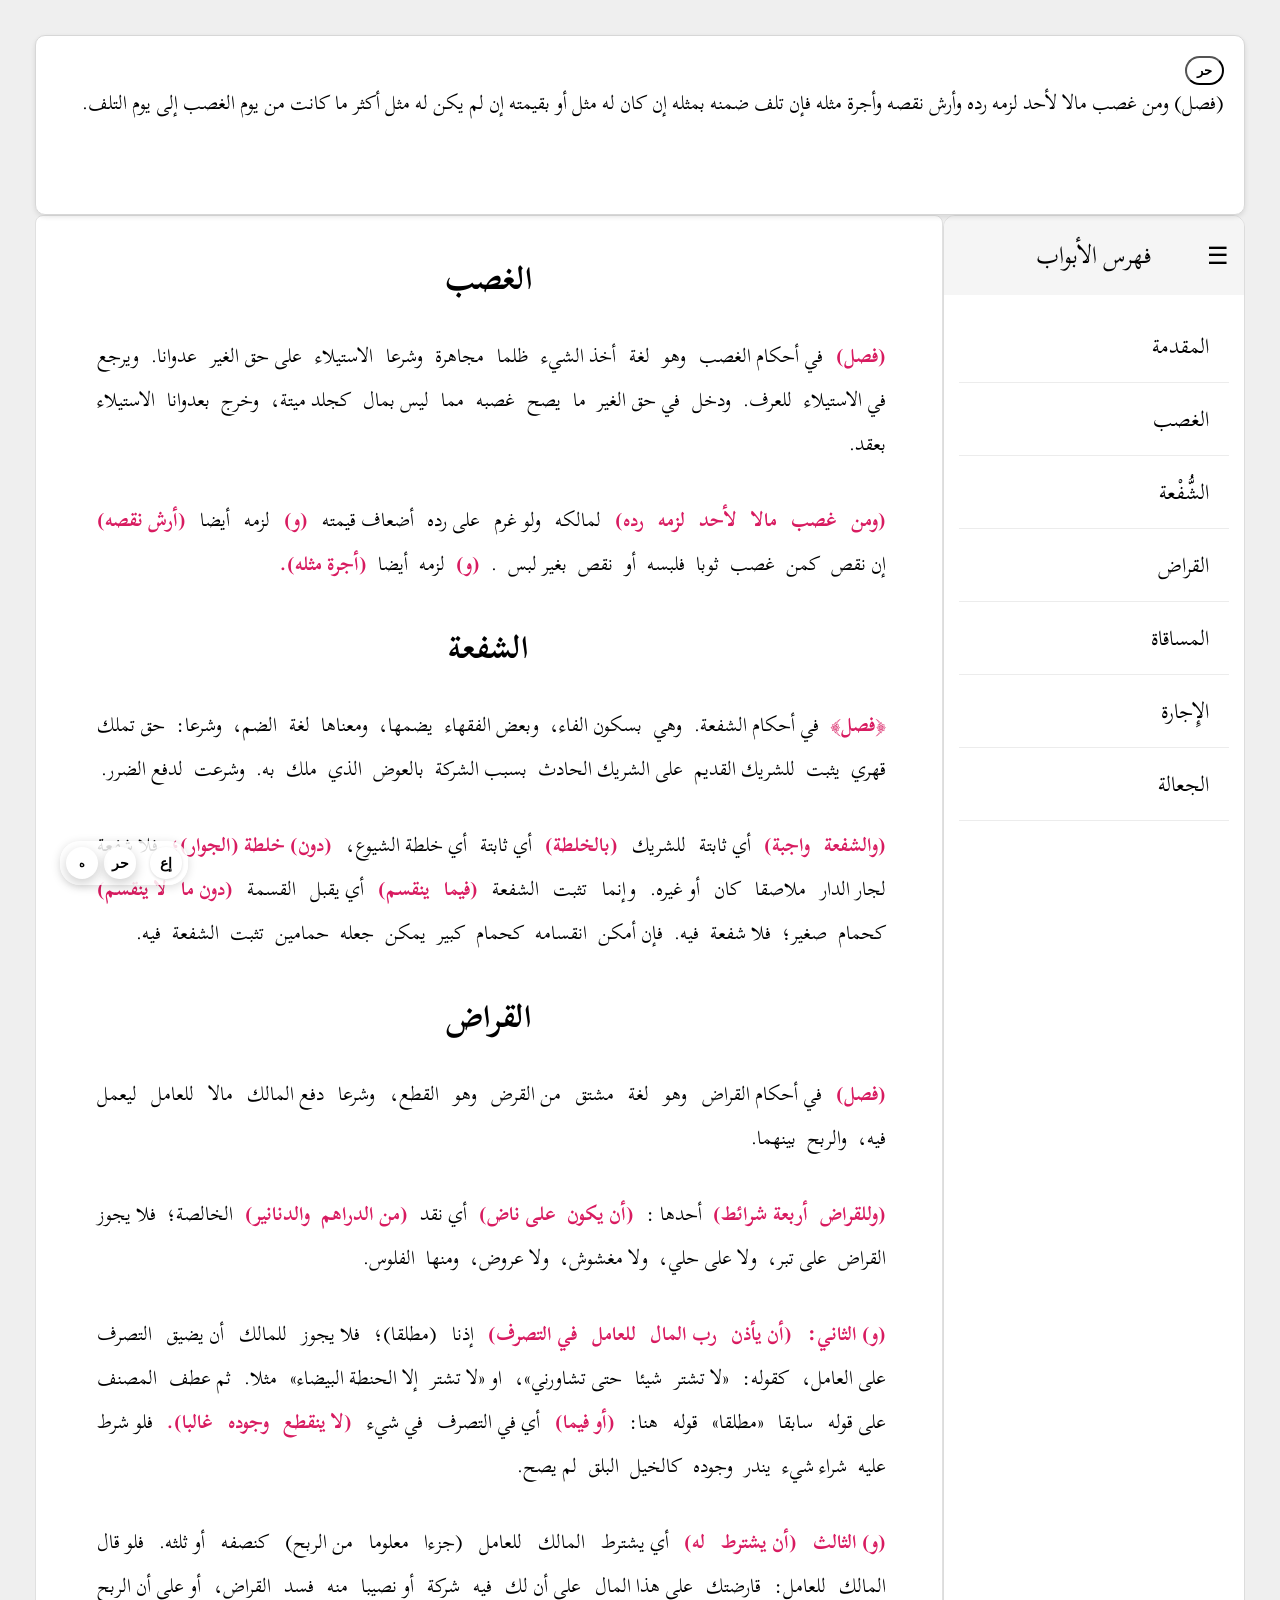
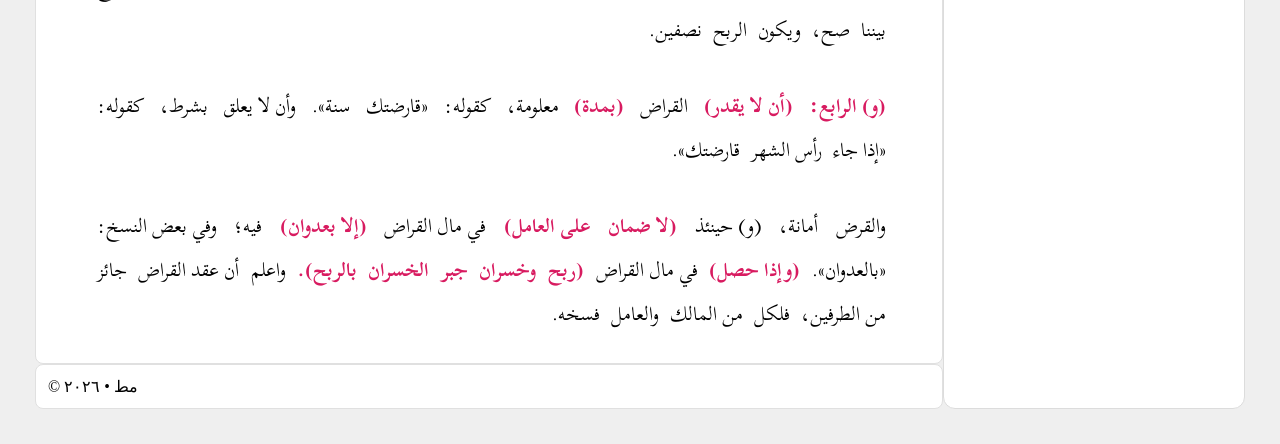
==== commit 8b16e489: "memperbaiki paragrap" ====
--- a/index.html
+++ b/index.html
@@ -530,6 +530,10 @@
             >
             
           </p>
+
+
+
+
           <br>
           <!-- BAB SYUF'AH -->
           <h1 id="Syuf'ah" class="judul-bab" 
@@ -555,7 +559,7 @@
 (منصوب علي نزع الخافض)">وشرعا:</span>
 <span class="kata" id="k2" data-harakat="حَقُّ تَمَلُّكٍ" data-jawa="(Iku) ngehaq ki tompo milik" data-tasrif="تَمَلَّكَ – يَتَمَلَّكُ – تَمَلُّكًا – فَهُوَ مُتَمَلِّكٌ – وَذَاكَ مُتَمَلَّكٌ – تَمَلَّكْ – لَا تَتَمَلَّكْ – مُتَمَلَّكٌ – مُتَمَلَّكٌ
 
-Kata تَمَلَّكَ (tamallaka) berasal dari akar kata مَلَكَ yang berarti "memiliki" atau "menguasai". Kata ini mengikuti wazan تَفَعَّلَ, yang sering memberikan makna adanya usaha, proses, atau perolehan suatu sifat atau keadaan pada diri pelaku. Oleh karena itu, تَمَلَّكَ tidak sekadar berarti "memiliki", tetapi lebih tepat dipahami sebagai "menjadikan sesuatu menjadi miliknya" atau "memperoleh kepemilikan atas sesuatu". Dalam penggunaan fikih, kata التَّمَلُّك biasanya berarti اكتسابُ المِلْكِ (memperoleh hak milik), baik melalui jual beli, hibah, warisan, syuf'ah, maupun sebab-sebab kepemilikan lainnya. Karena itu, ketika dalam definisi syuf'ah disebut حق تملك قهري (hak kepemilikan secara paksa), maksudnya adalah hak seseorang untuk memperoleh kepemilikan suatu barang melalui ketentuan syariat meskipun pihak lain tidak menghendakinya." data-pembahasan="اي اسْتسْقاقُ تملُّك
+Kata تَمَلَّكَ (tamallaka) berasal dari akar kata مَلَكَ yang berarti memiliki atau menguasai. Kata ini mengikuti wazan تَفَعَّلَ, yang sering memberikan makna adanya usaha, proses, atau perolehan suatu sifat atau keadaan pada diri pelaku. Oleh karena itu, تَمَلَّكَ tidak sekadar berarti memiliki, tetapi lebih tepat dipahami sebagai menjadikan sesuatu menjadi miliknya atau memperoleh kepemilikan atas sesuatu. Dalam penggunaan fikih, kata التَّمَلُّك biasanya berarti اكتسابُ المِلْكِ (memperoleh hak milik), baik melalui jual beli, hibah, warisan, syufah, maupun sebab-sebab kepemilikan lainnya. Karena itu, ketika dalam definisi syuf'ah disebut حق تملك قهري (hak kepemilikan secara paksa), maksudnya adalah hak seseorang untuk memperoleh kepemilikan suatu barang melalui ketentuan syariat meskipun pihak lain tidak menghendakinya." data-pembahasan="اي اسْتسْقاقُ تملُّك
 Hak kepemilikan
 Faidah:Memperoleh hak milik">حق تملك</span>t
 
@@ -631,15 +635,51 @@
 
 اِنْقَسَمَ – يَنْقَسِمُ
 
-Faidah wazan اِنْفَعَلَ adalah menunjukkan makna مطاوعة (terjadinya suatu perbuatan pada objek sebagai akibat perbuatan pihak lain) atau makna menjadi/terpecah dengan sendirinya. Karena itu, قَسَمَ berarti "membagi", sedangkan اِنْقَسَمَ berarti "terbagi" atau "terpecah". Dalam kalimat fikih syuf'ah:
+Faidah wazan اِنْفَعَلَ adalah menunjukkan makna مطاوعة (terjadinya suatu perbuatan pada objek sebagai akibat perbuatan pihak lain) atau makna menjadi/terpecah dengan sendirinya. Karena itu, قَسَمَ berarti membagi sedangkan اِنْقَسَمَ berarti terbagi atau terpecah. Dalam kalimat fikih syufah:
 
 فِيمَا يَنْقَسِمُ
 
-artinya "pada sesuatu yang dapat dibagi." Jadi, kata يَنْقَسِمُ menunjukkan bahwa benda tersebut memiliki sifat bisa terpecah atau terbagi menjadi beberapa bagian tanpa menghilangkan manfaat pokoknya. Contohnya tanah, sawah, atau kebun yang dapat dipisahkan menjadi beberapa bagian.">ينقسم)</span>
+artinya pada sesuatu yang dapat dibagi. Jadi, kata يَنْقَسِمُ menunjukkan bahwa benda tersebut memiliki sifat bisa terpecah atau terbagi menjadi beberapa bagian tanpa menghilangkan manfaat pokoknya. Contohnya tanah, sawah, atau kebun yang dapat dipisahkan menjadi beberapa bagian.">ينقسم)</span>
 <span class="kata" id="k6" data-harakat="أَي يَقْبَلُ" data-jawa="Tegese nompo (opo) ما" data-irob="فا">أي يقبل</span>
 <span class="kata" id="k7" data-harakat="الْقِسْمَةَ" data-jawa="(Ing) bagian" data-irob="مف">القسمة</span>
+<span class="kata matan" id="k1" data-harakat="(دُونَ مَا" data-jawa="ora kok barang" data-tasrif="دَانَ – يَدُوْنُ – دَوْنًا – دَائِنٌ – مَدُوْنٌ – دُنْ – لَا تَدُنْ – مَدَانٌ – مَدَانٌ – مِدْوَنٌ
+Selain, kurang dari,  tanpa
+
+Proses i'lal kata دَانَ berasal dari bentuk asli دَوَنَ (wazan fa'ala), di mana huruf wawu berharkat jatuh setelah fathah sehingga wajib diganti menjadi alif sesuai kaidah sharaf (i'lal fi'il ajwaf). Adapun ketika membentuk fi'il amr, ia berakar dari fi'il mudhari' يَدُوْنُ yang huruf mudhara'ahnya dibuang dan huruf terakhirnya disukunkan menjadi دُوْنْ; karena terjadi pertemuan dua sukun (iltiqa'us sakinaini) antara wawu mati dan nun mati, maka huruf wawu dibuang demi meringankan pelafalan hingga menjadi دُنْ.">(دون ما</span>
+<span class="kata matan" id="k2" data-harakat="لَا يَنْقَسِمُ)" data-jawa="(kang) ora keno den bagi / terbagi" data-irob="ص" data-tasrif="اِنْقَسَمَ – يَنْقَسِمُ – اِنْقِسَامًا – فَهُوَ مُنْقَسِمٌ – وَذَاكَ مُنْقَسَمٌ.
+terbagi, terpecah, terbelah.
+
+Faidah wazan اِنْفَعَلَ pada kata اِنْقَسَمَ – يَنْقَسِمُ adalah المطاوعة (menerima atau mengalami akibat suatu perbuatan), yaitu menunjukkan bahwa subjek tidak melakukan pekerjaan itu sendiri, melainkan terkena dampak dari pekerjaan yang dilakukan pihak lain. Karena itu, اِنْقَسَمَ berarti “terbagi” atau “menjadi terbagi” sebagai akibat dari adanya tindakan قَسَمَ (membagi). Dengan demikian, wazan اِنْفَعَلَ di sini mengubah makna fi'il mujarrad yang semula aktif menjadi makna pasif-reflektif, yaitu terjadinya suatu keadaan pada objek setelah dikenai suatu tindakan." data-nahwu="Shilah maushul">لا ينقسم)</span>
+<span class="kata" id="k1" data-harakat="كَحَمَّامٍ" data-jawa="Koyo Jeding">كحمام</span>
+<span class="kata" id="k2" data-harakat="صَغِيرٍ؛" data-jawa="(kang) cilik" data-irob="ن" data-nahwu="Lafaz صَغِيرٍ berkedudukan sebagai na‘at karena termasuk isim sifat. Secara sharaf, ia tergolong الصِّفَةُ الْمُشَبَّهَةُ بِاسْمِ الْفَاعِلِ (sifat yang diserupakan dengan isim fa‘il), yaitu kata sifat yang menunjukkan makna yang tetap atau relatif menetap pada yang disifati. Lafaz ini berasal dari fi‘il tsulatsi mujarrad صَغُرَ – يَصْغُرُ (menjadi kecil) dan dibentuk bukan dengan wazan فَاعِل sebagaimana isim fa‘il, melainkan dengan wazan فَعِيل sehingga menjadi صَغِيرٌ yang berarti kecil.">صغير؛</span>
+<span class="kata" id="k3" data-harakat="فَلَا شُفْعَةَ" data-jawa="Mongko ora ono شُفْعَة (iku maujud)" data-irob="خم" data-nahwu="Nashab, karena termasuk isim nakirah yang jatuh setelah لَا النَّافِيَةِ لِلْجِنْسِ (lā yang menafikan seluruh jenis). Oleh karena itu, kata tersebut menjadi isim lā dan dibaca nashab (atau mabni pada tanda nashabnya jika berupa isim mufrad).">فلا شفعة</span>
+<span class="kata" id="k4" data-harakat="فِيهِ،" data-jawa="ingdalem مَا لَا يَنْقَسِمُ" data-irob="ظ">فيه.</span>
+<span class="kata" id="k5" data-harakat="فَإِنْ أَمْكَنَ" data-jawa="mongko lamun mumkin">فإن أمكن</span>
+<span class="kata" id="k6" data-harakat="انْقِسَامُهُ" data-jawa="(opo) bagi مَا لَا يَنْقَسِمُ" data-irob="فا">انقسامه</span>
+<span class="kata" id="k7" data-harakat="كَحَمَّامٍ" data-jawa="koyo jeding">كحمام</span>
+<span class="kata" id="k8" data-harakat="كَبِيرٍ" data-jawa="(kang) gede" data-irob="ن" data-nahwu="Naat, masuk dalam kategori الصِّفَةُ الْمُشَبَّهَةُ">كبير</span>
+<span class="kata" id="k9" data-harakat="يُمْكِنُ" data-jawa="(kang) mumkin (opo) مَا لَا يَنْقَسِمُ" data-irob="ن  فا" data-nahwu="Naat beripa jumlah fi'liyah">يمكن</span>
+<span class="kata" id="k10" data-harakat="جَعْلُهُ" data-jawa="جعْلُهُ
+Dadeake ing حمام كبير" data-irob="مف">جعله</span>
+<span class="kata" id="k11" data-harakat="حَمَّامَيْنِ" data-jawa="(ing) rong حَمَّام" data-irob="مف">حمامين</span>
+<span class="kata" id="k12" data-harakat="ثَبَتَتْ" data-jawa="(mongko) tetep" data-irob="ج">تثبت</span>
+<span class="kata" id="k13" data-harakat="الشُّفْعَةُ" data-jawa="(opo) الشُّفْعَة" data-irob="فا">الشفعة</span>
+<span class="kata" id="k14" data-harakat="فِيهِ." data-jawa="ingdalem حَمَّامٍ كَبِير" data-irob="ظ" data-nahwu="Kalimat فَإِنْ أَمْكَنَ انْقِسَامُهُ كَحَمَّامٍ كَبِيرٍ يُمْكِنُ جَعْلُهُ حَمَّامَيْنِ ثَبَتَتِ الشُّفْعَةُ فِيهِ tersusun dengan uslub syarat. Huruf syaratnya adalah إِنْ yang berarti jika. Fi'il syaratnya adalah أَمْكَنَ dengan fa'il انْقِسَامُهُ, sehingga bagian syaratnya berarti jika pembagiannya memungkinkan. Frasa كَحَمَّامٍ كَبِيرٍ يُمْكِنُ جَعْلُهُ حَمَّامَيْنِ merupakan jumlah penjelas (contoh) yang menerangkan benda yang dapat dibagi, seperti pemandian besar yang dapat dijadikan dua pemandian. Adapun jawab syarat adalah ثَبَتَتِ الشُّفْعَةُ فِيهِ yang berarti maka hak syufah berlaku padanya. Jadi struktur utamanya adalah: إِنْ (huruf syarat) + أَمْكَنَ انْقِسَامُهُ (fiil dan jumlah syarat) + ثَبَتَتِ الشُّفْعَةُ فِيهِ (jawab syarat). Karena jawab syarat berupa fiil madhi (ثَبَتَتْ), ia tidak memerlukan huruf فَ sebagai penghubung jawab syarat.
+
+
+Struktur syarat (أسلوب الشرط) adalah susunan kalimat yang menunjukkan hubungan syarat dan akibat. Dalam bentuk paling sederhana, ia terdiri dari tiga unsur:
+
+أداة الشرط (adat syarat) = kata yang menunjukkan syarat, seperti: إِنْ، مَنْ، مَهْمَا، إِذَا.
+فعل الشرط (fiil syarat) = peristiwa atau keadaan yang menjadi syarat.
+جواب الشرط (jawab syarat) = akibat atau hasil yang terjadi jika syarat terpenuhi.">فيه.</span>
 </p>
 <br>
+
+
+
+
+
+
           <h1 id="Qirath" class="judul-bab" 
           data-matan-gundul="فصل وللقراض أربعة شروط: أن يكون على ناض من الدراهم والدنانير، وأن يأذن رب المال للعامل في التصرف مطلقا أو فيما لا ينقطع وجوده غالبا، وأن يشترط له جزءا معلوما من الربح، وأن لا يقدر بمدة، ولا ضمان على العامل إلا بعدوان، وإذا حصل ربح وخسران جبر الخسران بالربح."
           data-matan-full="(فَصْلٌ) وَلِلْقِرَاضِ أَرْبَعَةُ شُرُوطٍ: أَنْ يَكُونَ عَلَى نَاضٍّ مِنَ الدَّرَاهِمِ وَالدَّنَانِيرِ، وَأَنْ يَأْذَنَ رَبُّ الْمَالِ لِلْعَامِلِ فِي التَّصَرُّفِ مُطْلَقًا أَوْ فِيمَا لَا يَنْقَطِعُ وُجُودُهُ غَالِبًا، وَأَنْ يَشْتَرِطَ لَهُ جُزْءًا مَعْلُومًا مِنَ الرِّبْحِ، وَأَنْ لَا يُقَدَّرَ بِمُدَّةٍ، وَلَا ضَمَانَ عَلَى الْعَامِلِ إِلَّا بِعُدْوَانٍ، وَإِذَا حَصَلَ رِبْحٌ وَخُسْرَانٌ جُبِرَ الْخُسْرَانُ بِالرِّبْحِ.">القراض</h1>
@@ -821,6 +861,7 @@
 <span class="kata" id="k23" data-harakat="مِنَ الْمَالِكِ" data-jawa="Sangking مَالِكِ">من المالك</span>
 <span class="kata" id="k24" data-harakat="وَالْعَامِلِ" data-jawa="Lan عَامِلِ">والعامل</span>
 <span class="kata" id="k25" data-harakat="فَسْخُهُ." data-jawa="(Utawi) ngerusak akad قراض" data-irob="م">فسخه.</span>
+
 </p>
 
           <div class="apple-popup" id="commentaryPanel">
--- a/styles.css
+++ b/styles.css
@@ -605,7 +605,10 @@
   color: #000000;
   line-height: 1.5;
   direction: ltr;
-  text-align: justify;
+  text-align: right;
+  unicode-bidi: isolate;
+  font-family: Arial, Helvetica, sans-serif;
+  
 }
 
 /* Mengatur font dan kerapian teks analisis nahwu di dalam pop-up */
@@ -615,6 +618,8 @@
   line-height: 1.6;
   text-align: justify;
   direction: ltr; /* Mengikuti pembacaan Indonesia dari kiri ke kanan */
+  unicode-bidi: isolate;
+  font-family: Arial, Helvetica, sans-serif;
 }
 
 .quran-text {
@@ -629,6 +634,15 @@
   line-height: 1.6;
   text-align: justify;
   direction: ltr;
+  unicode-bidi: isolate;
+  font-family: Arial, Helvetica, sans-serif;
+}
+
+/* Ganti .box-analisis-sharaf dengan class box pop-up Anda yang sebenarnya */
+.box-analisis-sharaf {
+    direction: ltr;
+    text-align: left;
+    unicode-bidi: isolate; 
 }
 
 /* Badge untuk kode I'rob */
@@ -933,6 +947,10 @@
   #popTasrif,
   #popPembahasan {
     font-size: 14px !important;
+    font-family: Arial, Helvetica, sans-serif;
+    direction: ltr;
+    text-align: left;
+    unicode-bidi: isolate;
   }
 }
 
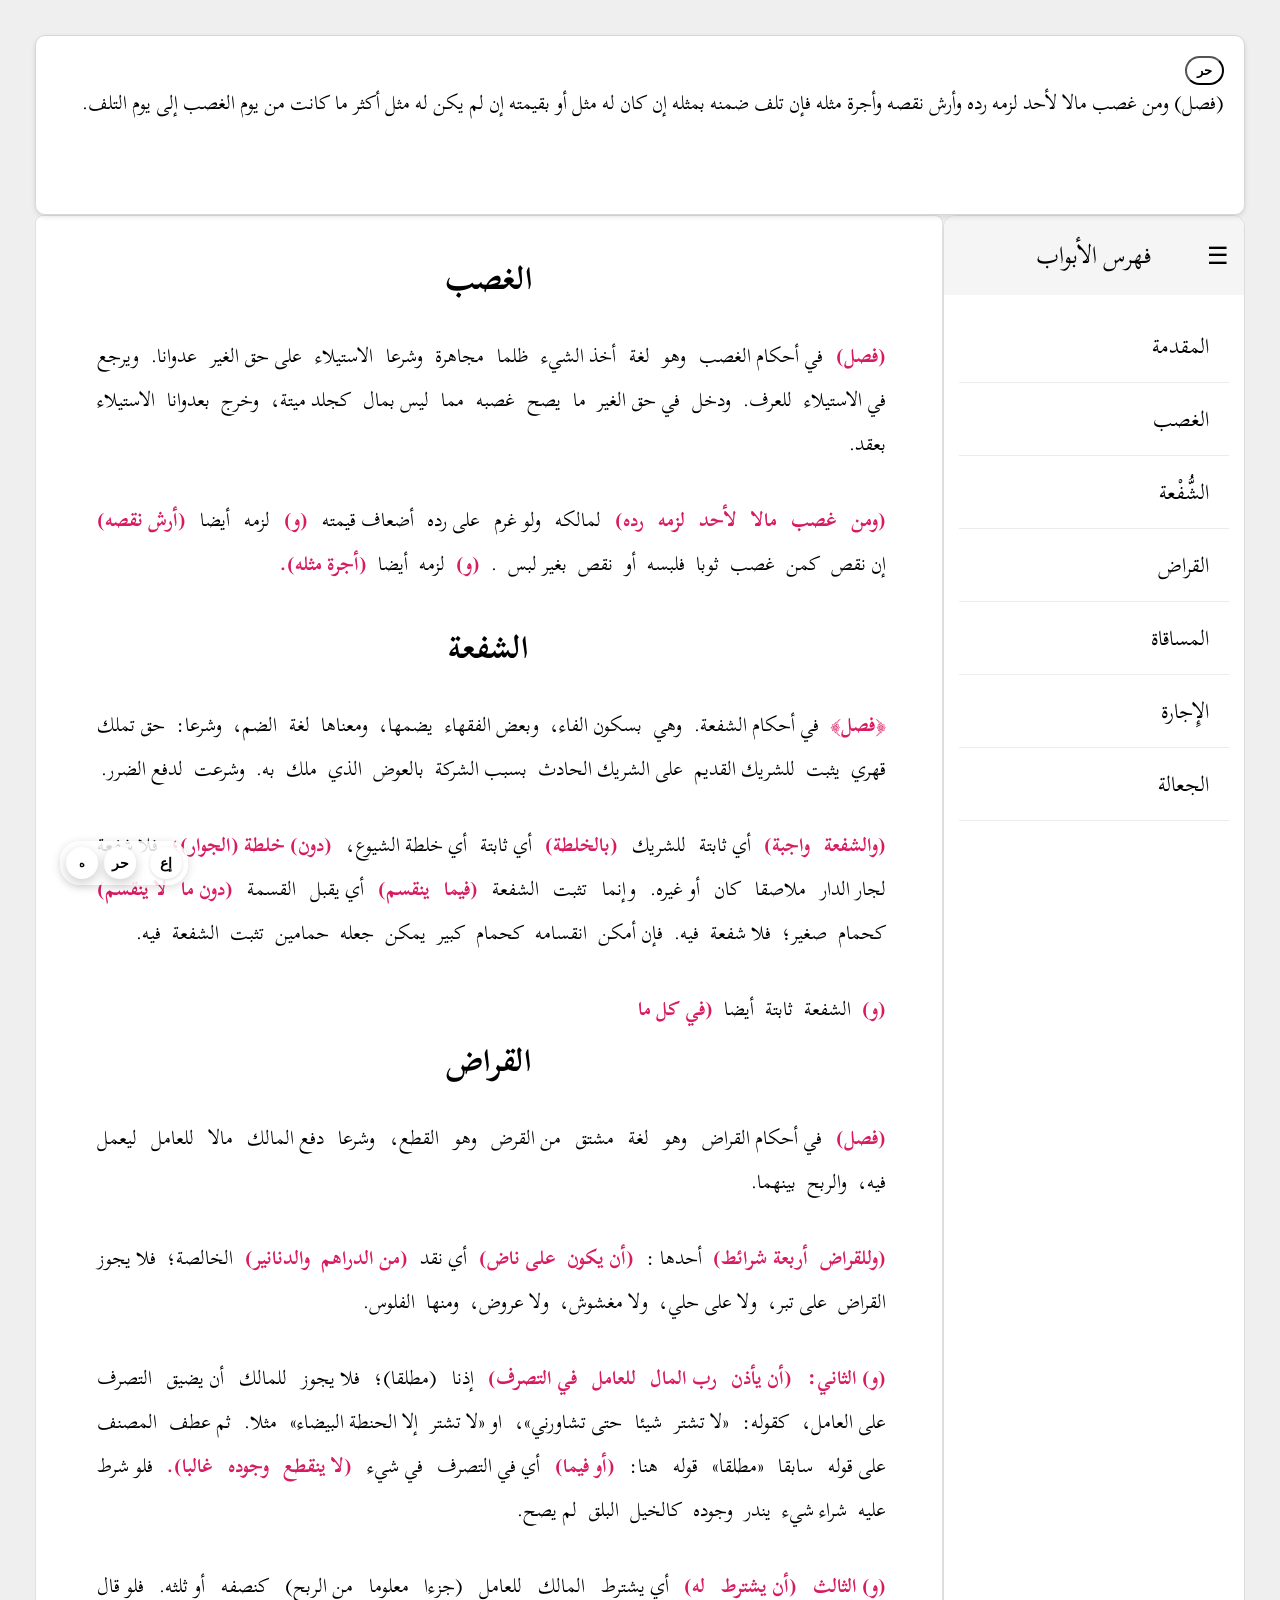
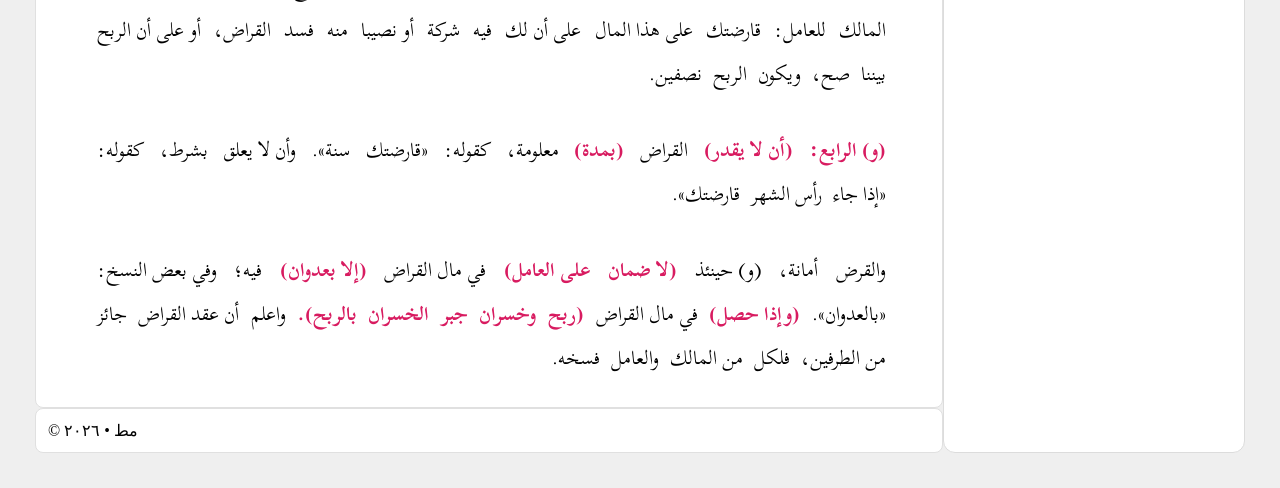
==== commit 4626a649: "nemambah pembahasan syuf ah" ====
--- a/index.html
+++ b/index.html
@@ -674,7 +674,16 @@
 جواب الشرط (jawab syarat) = akibat atau hasil yang terjadi jika syarat terpenuhi.">فيه.</span>
 </p>
 <br>
-
+<p>
+<span class="kata matan" id="k1" data-harakat="(وَ)" data-jawa="lan" data-nahwu="huruf وَ adalah واو الاستئناف (wawu isti'naf), yaitu wawu yang digunakan untuk memulai kalimat atau pembahasan baru.">(و)</span>
+<span class="kata" id="k2" data-harakat="الشُّفْعَةُ" data-jawa="(utawi) الشُّفْعَة" data-irob="م">الشفعة</span>
+<span class="kata" id="k3" data-harakat="ثَابِتَةٌ" data-jawa="(iku) tetep" data-irob="خ">ثابتة</span>
+<span class="kata" id="k4" data-harakat="أَيْضًا" data-jawa="(kelawan) maneh" data-irob="مط">أيضا</span>
+<span class="kata matan" id="k5" data-harakat="(فِي كُلِّ مَا" data-jawa="ingdalem saben-saben perkoro" data-irob="ظ">(في كل ما</span>
+
+
+
+</p>
 
 
 
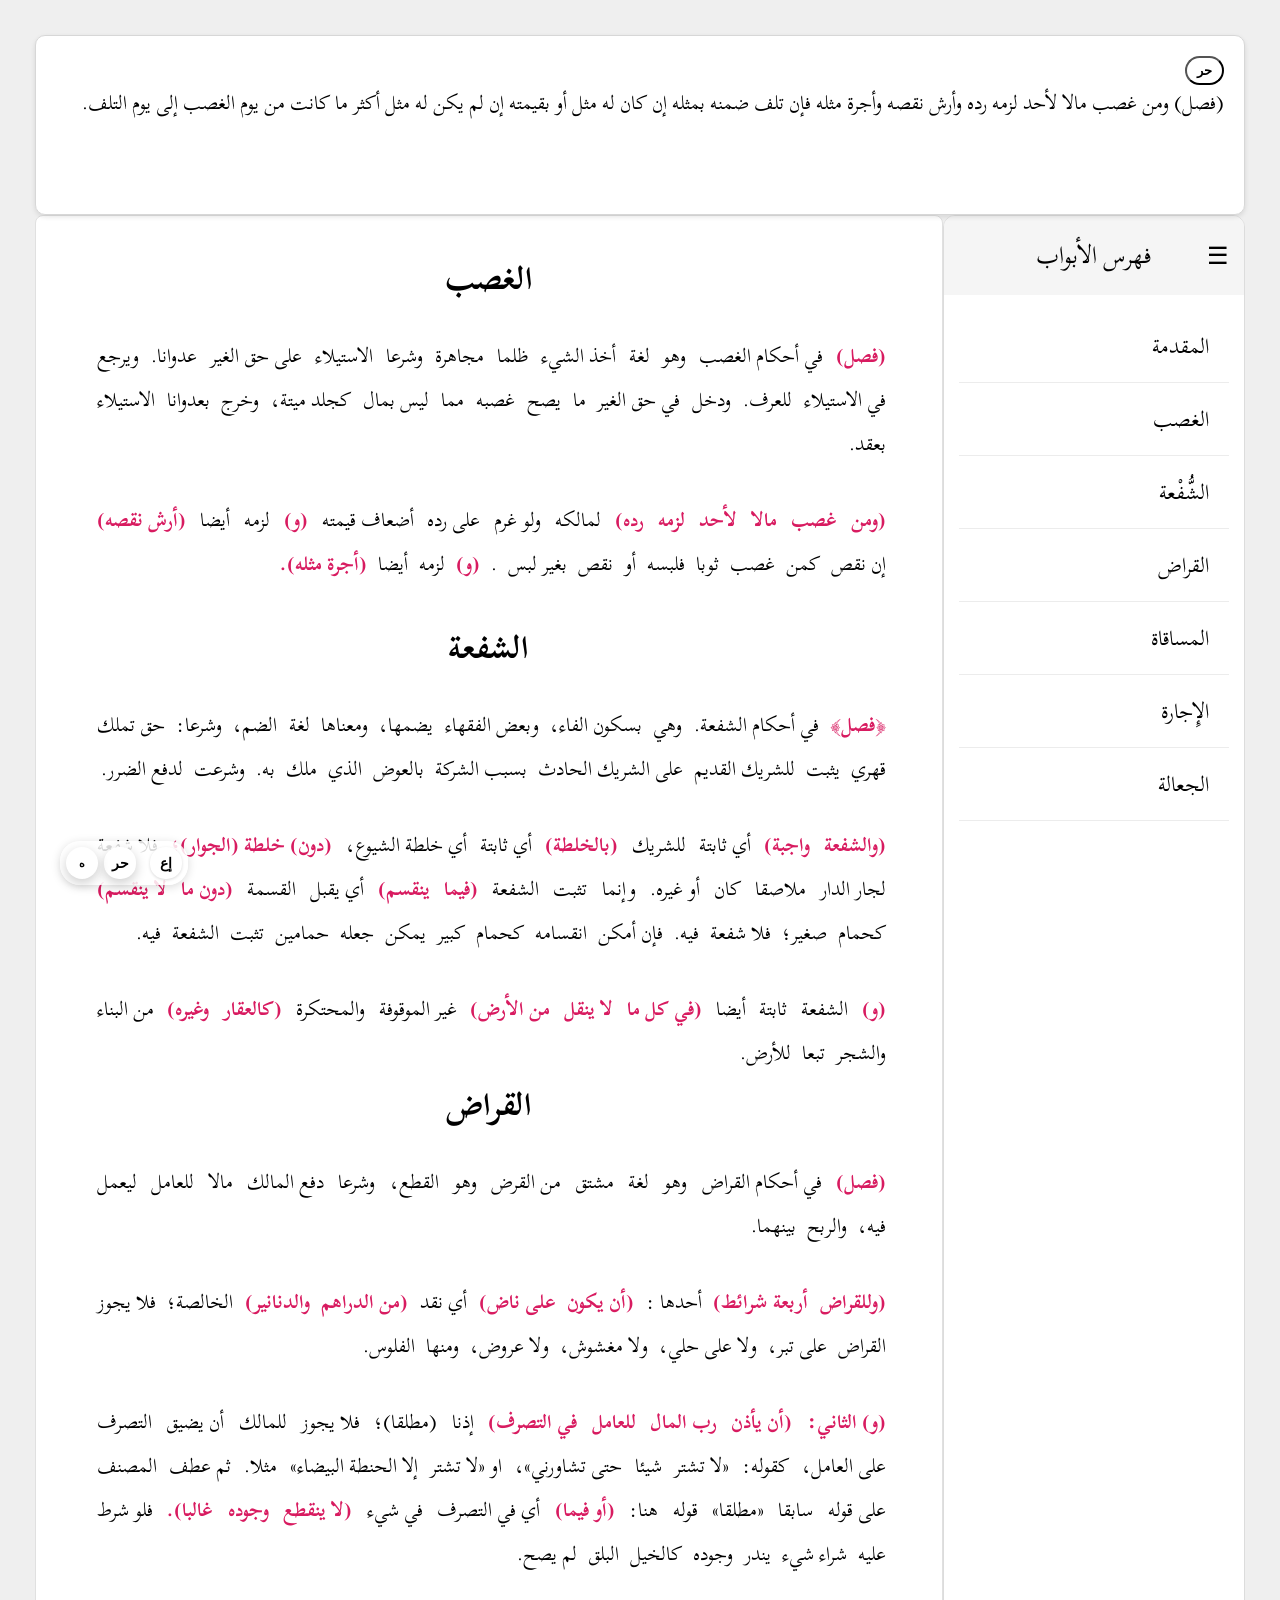
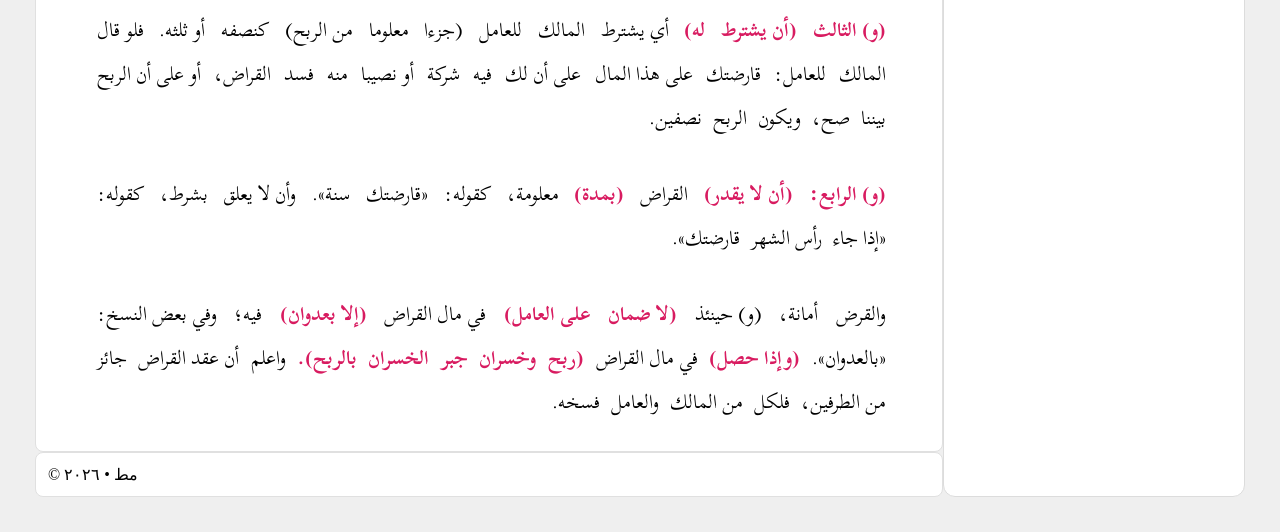
==== commit be91a4d5: "tambah" ====
--- a/index.html
+++ b/index.html
@@ -680,7 +680,26 @@
 <span class="kata" id="k3" data-harakat="ثَابِتَةٌ" data-jawa="(iku) tetep" data-irob="خ">ثابتة</span>
 <span class="kata" id="k4" data-harakat="أَيْضًا" data-jawa="(kelawan) maneh" data-irob="مط">أيضا</span>
 <span class="kata matan" id="k5" data-harakat="(فِي كُلِّ مَا" data-jawa="ingdalem saben-saben perkoro" data-irob="ظ">(في كل ما</span>
-
+<span class="kata matan" id="k1" data-harakat="لَا يُنْقَلُ" data-jawa="(kang) ora den pindah (opo) ma" data-irob="ص فا">لا ينقل</span>
+<span class="kata matan" id="k2" data-harakat="مِنَ الْأَرْضِ)" data-jawa="(bayane) sangking bumi" data-irob="با" data-nahwu="Dalam frasa:
+
+فِي كُلِّ مَا لَا يُنْقَلُ مِنَ الْأَرْضِ
+
+huruf مِنْ dapat disebut مِنْ البيانية karena kata sebelumnya (ما) masih bersifat umum dan mubham (belum jelas maksudnya). Lalu frasa مِنَ الْأَرْضِ datang untuk menjelaskan jenis benda yang dimaksud oleh ما tersebut.">من الأرض)</span>
+<span class="kata" id="k3" data-harakat="غَيْرِ الْمَوْقُوفَةِ" data-jawa="(kang) ora den wakafake" data-irob="ن" data-nahwu="lafaz غَيْرِ الْمَوْقُوفَةِ berbentuk muannats, sehingga lebih cocok menjadi naat الأرض yang juga muannats.Lafaz الأرض termasuk isim muannats samā‘ī (مؤنث سماعي), yaitu kata yang dianggap muannats berdasarkan pemakaian bahasa Arab dari para penuturnya, meskipun tidak memiliki tanda muannats seperti ta marbuthah (ة).">غير الموقوفة</span>
+<span class="kata" id="k4" data-harakat="وَالْمُحْتَكَرَةِ" data-jawa="lan ora kang den sewaake" data-irob="ن">والمحتكرة</span>
+<span class="kata matan" id="k5" data-harakat="(كَالْعَقَارِ" data-jawa="koyo tegalan/omah suwung" data-pembahasan="kata عقار digunakan untuk mendefinisikan segala bentuk benda yang tidak bergerak yang sifatnya tertanam di bumi seperti tanah pekarangan, rumah, bangunan dll. Dalam istilah moderen jamak disebut properti">(كالعقار</span>
+<span class="kata matan" id="k6" data-harakat="وَغَيْرِهِ)" data-jawa="lan liyane عَقَارِ">وغيره)</span>
+<span class="kata" id="k7" data-harakat="مِنَ الْبِنَاءِ" data-jawa="sangking piro piro bangunan / termasuk bangunan-bangunan">من البناء</span>
+<span class="kata" id="k8" data-harakat="وَالشَّجَرِ" data-jawa="lan wit-witan">والشجر</span>
+<span class="kata" id="k9" data-harakat="تَبَعًا" data-jawa="(hale) anut" data-irob="حا" data-tasrif="lafadz تَبَعًا berasal dari fi'il تَبِعَ.
+|
+ تَبِعَ – يَتْبَعُ – تَبَعًا – فَهُوَ تَابِعٌ – وَذَاكَ مَتْبُوعٌ" data-pembahasan="lafadz تَبَعًا dibaca nashob, karena masuk dalam kategori mansubatul asma yakni Hal atau isim yang menjelaskan keadaan shohibul hal nya dalam hal ini الْبِنَاءِ وَالشَّجَرِ . Pada umumnya hal harus terbentuk dari isim nakiroh dan isim shifat. al kadang datang dalam bentuk masdar, bukan isim sifat. Ini disebut
+
+المصدر النائب عن الحال
+
+Masdar yang menggantikan kedudukan hal.">تبعا</span>
+<span class="kata" id="k10" data-harakat="لِلْأَرْضِ." data-jawa="maring bumi" data-irob="ما">للأرض.</span>
 
 
 </p>
--- a/styles.css
+++ b/styles.css
@@ -1015,4 +1015,8 @@
     background: rgba(0, 0, 0, 0.5) !important;
     z-index: 99998 !important;
   }
+}
+#popJawa {
+  white-space: normal;
+  line-height: 1.6;
 }
